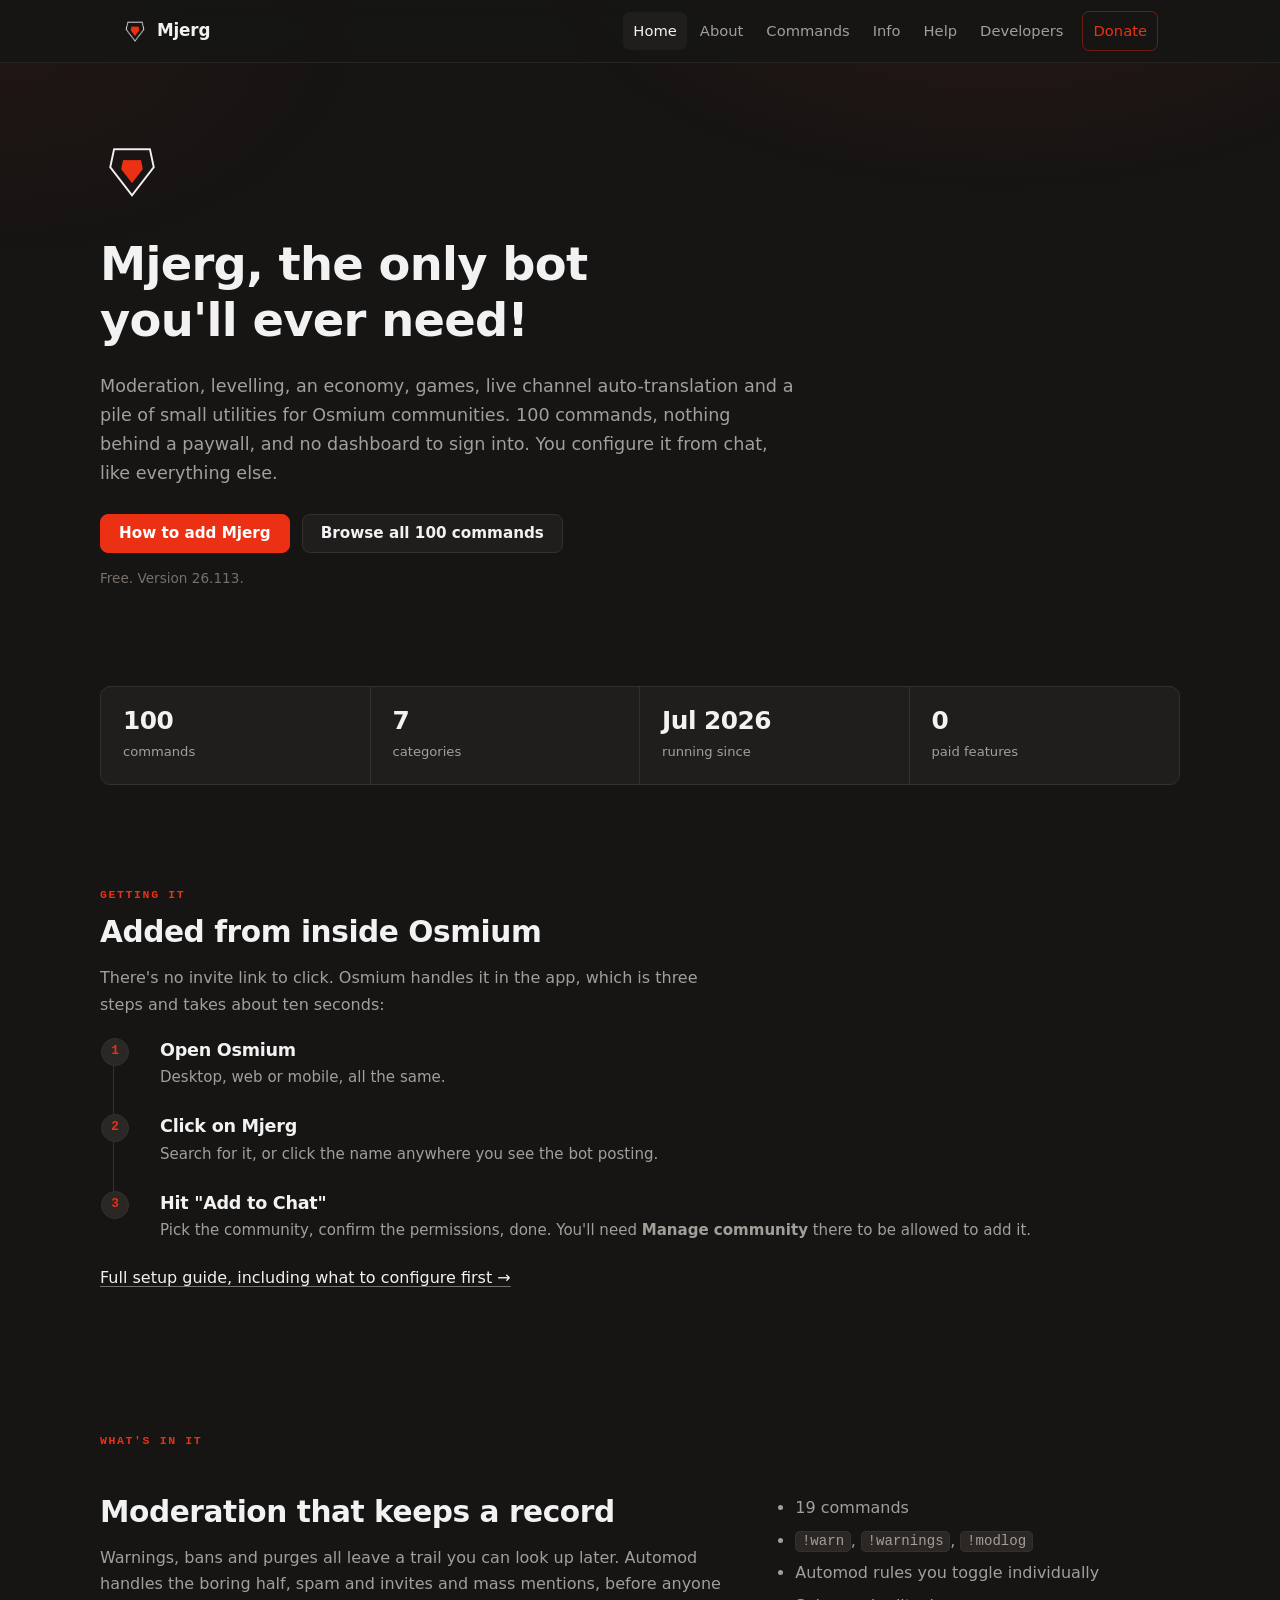
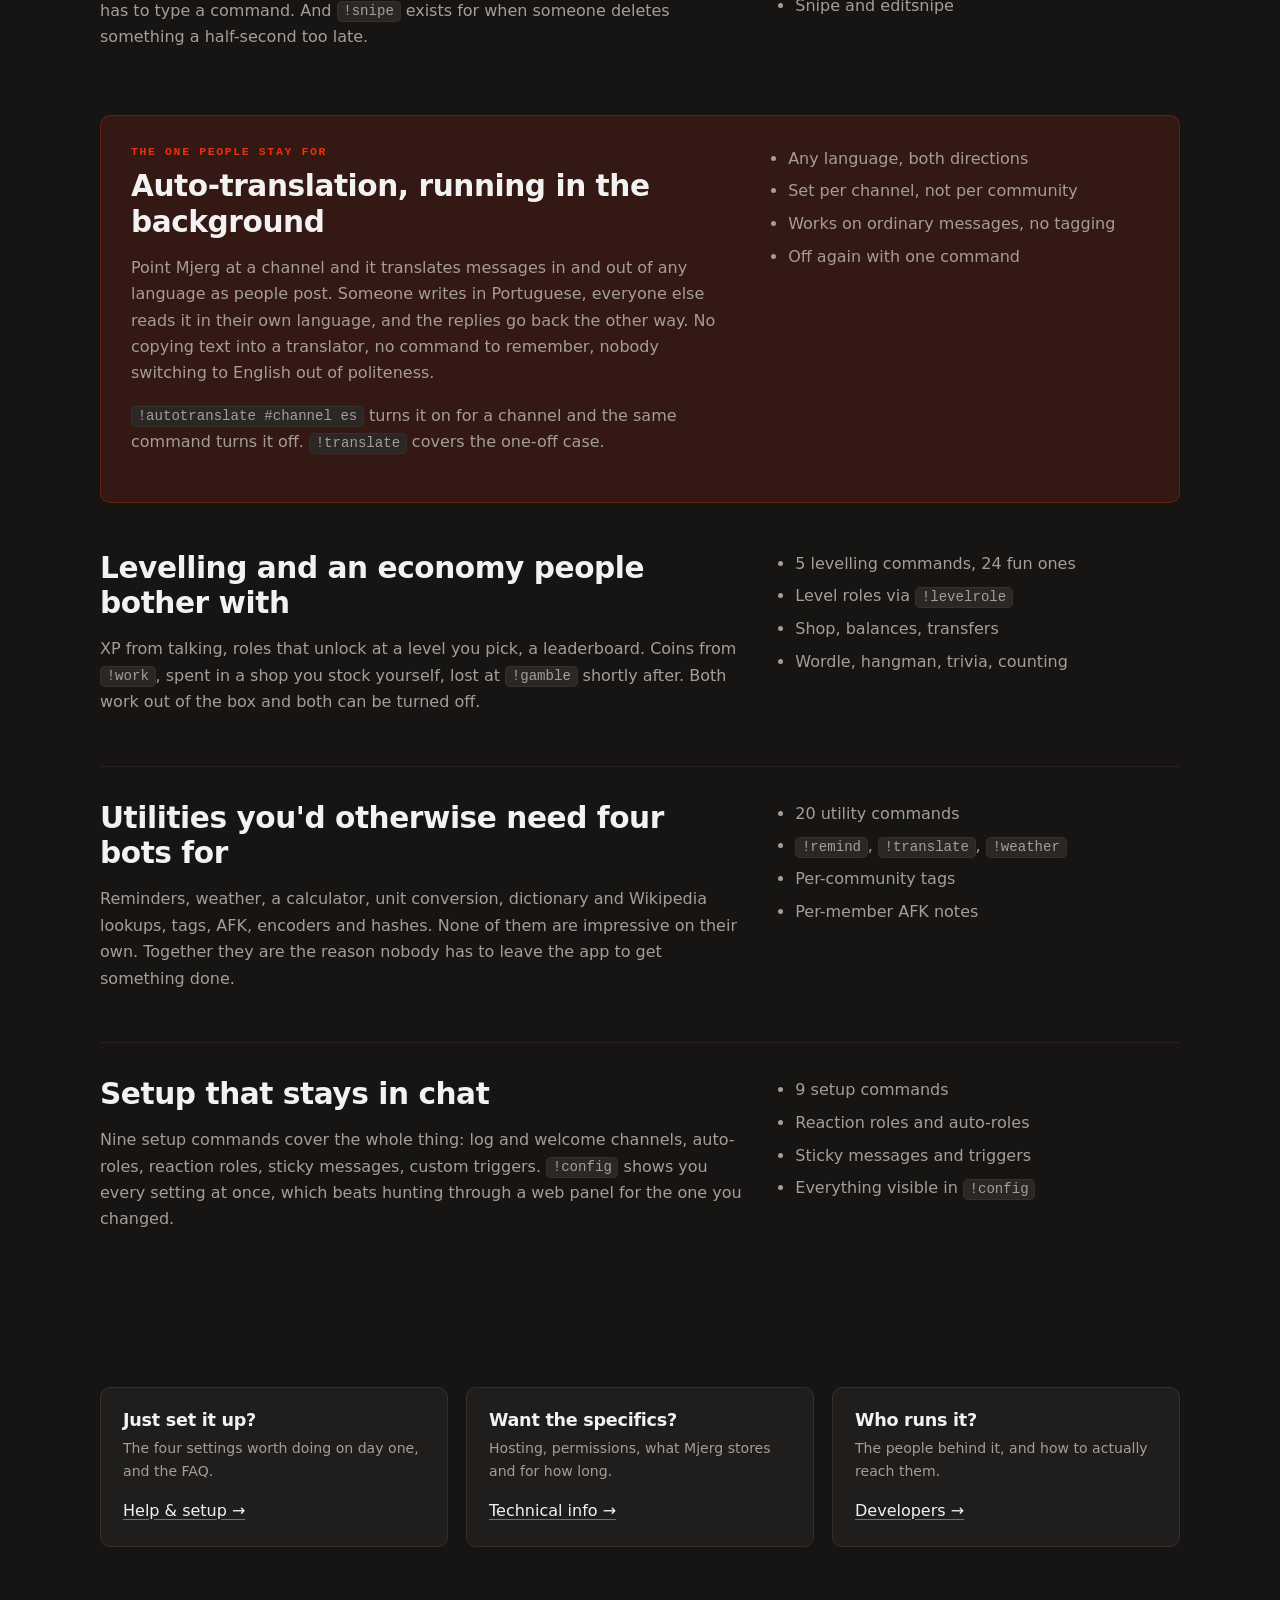
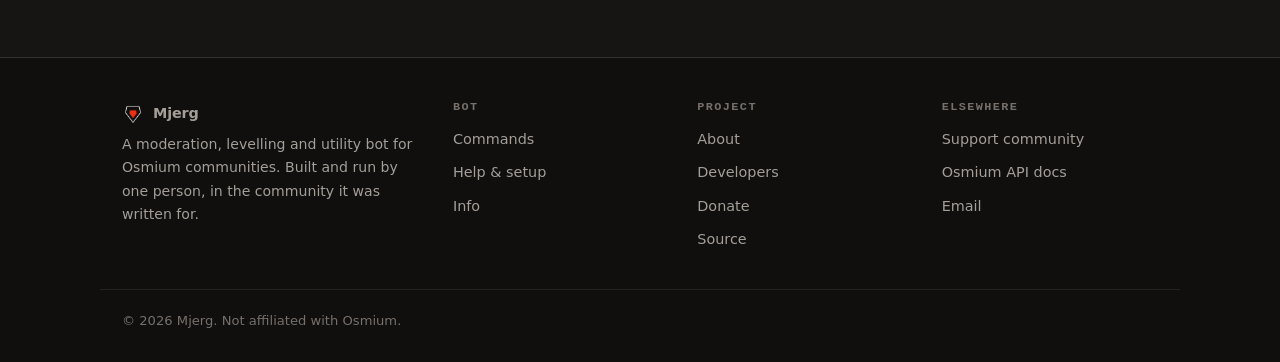
==== index.html @ a52de86a "Change the home page headline" ====
<!DOCTYPE html>
<html lang="en">
<head>
<meta charset="utf-8">
<meta name="viewport" content="width=device-width, initial-scale=1">
<title>Mjerg, a bot for Osmium communities</title>
<meta name="description" content="Mjerg is a moderation, levelling and utility bot for Osmium, with live channel auto-translation. 100 commands, no paid tier.">
<link rel="icon" href="assets/mjerg-mark-32.png" sizes="32x32">
<link rel="icon" href="assets/mjerg-icon-256.png" sizes="256x256">
<link rel="apple-touch-icon" href="assets/mjerg-icon-512.png">
<meta property="og:title" content="Mjerg, a bot for Osmium communities">
<meta property="og:description" content="Moderation, levelling, auto-translation and utilities for Osmium. 100 commands, no paid tier.">
<meta property="og:image" content="assets/mjerg-wordmark-dark-900x220.png">
<link rel="stylesheet" href="css/style.css">
</head>
<body>

<header class="site-head">
  <div class="wrap head-inner">
    <a class="brand" href="index.html">
      <img src="assets/mjerg-mark-transparent-white-1024.png" alt="" width="26" height="26">
      <span>Mjerg</span>
    </a>
    <button class="nav-toggle" aria-expanded="false" aria-controls="nav">Menu</button>
    <nav class="nav" id="nav">
      <a href="index.html">Home</a>
      <a href="about.html">About</a>
      <a href="commands.html">Commands</a>
      <a href="info.html">Info</a>
      <a href="help.html">Help</a>
      <a href="developers.html">Developers</a>
      <a class="nav-cta" href="donate.html">Donate</a>
    </nav>
  </div>
</header>

<main>

  <section class="hero wrap">
    <img class="hero-mark" src="assets/mjerg-mark-transparent-white-1024.png" alt="Mjerg" width="64" height="64">
    <h1>Mjerg, the only bot you'll ever need!</h1>
    <p class="lede">
      Moderation, levelling, an economy, games, live channel auto-translation
      and a pile of small utilities for Osmium communities. 100 commands,
      nothing behind a paywall, and no dashboard to sign into. You
      configure it from chat, like everything else.
    </p>
    <div class="btn-row">
      <a class="btn btn--brand" href="help.html#add">How to add Mjerg</a>
      <a class="btn" href="commands.html">Browse all 100 commands</a>
    </div>
    <p class="hero-note">Free. Version <span data-cfg="version">26.113</span>.</p>
  </section>

  <section class="wrap section--tight">
    <div class="stats" id="stats">
      <!-- filled from js/config.js -->
    </div>
  </section>

  <!-- adding it: no invite URL, it's done from inside the app -->
  <section class="wrap section" id="add">
    <p class="eyebrow">Getting it</p>
    <h2>Added from inside Osmium</h2>
    <p class="muted" style="max-width: 60ch;">
      There's no invite link to click. Osmium handles it in the app, which is
      three steps and takes about ten seconds:
    </p>
    <ol class="steps" style="margin-top: 22px;">
      <li>
        <h3>Open Osmium</h3>
        <p>Desktop, web or mobile, all the same.</p>
      </li>
      <li>
        <h3>Click on Mjerg</h3>
        <p>Search for it, or click the name anywhere you see the bot posting.</p>
      </li>
      <li>
        <h3>Hit "Add to Chat"</h3>
        <p>Pick the community, confirm the permissions, done. You'll need
        <b>Manage community</b> there to be allowed to add it.</p>
      </li>
    </ol>
    <p style="margin-top: 22px;"><a href="help.html">Full setup guide, including what to configure first &rarr;</a></p>
  </section>

  <section class="wrap section">
    <p class="eyebrow">What's in it</p>

    <div class="feature">
      <div>
        <h2>Moderation that keeps a record</h2>
        <p class="muted">
          Warnings, bans and purges all leave a trail you can look up later.
          Automod handles the boring half, spam and invites and mass mentions, before
          anyone has to type a command. And <code class="js-prefix">!snipe</code>
          exists for when someone deletes something a half-second too late.
        </p>
      </div>
      <ul>
        <li>19 commands</li>
        <li><code class="js-prefix">!warn</code>, <code class="js-prefix">!warnings</code>, <code class="js-prefix">!modlog</code></li>
        <li>Automod rules you toggle individually</li>
        <li>Snipe and editsnipe</li>
      </ul>
    </div>

    <div class="feature feature--flag">
      <div>
        <p class="eyebrow">The one people stay for</p>
        <h2>Auto-translation, running in the background</h2>
        <p class="muted">
          Point Mjerg at a channel and it translates messages in and out of any
          language as people post. Someone writes in Portuguese, everyone else
          reads it in their own language, and the replies go back the other way.
          No copying text into a translator, no command to remember, nobody
          switching to English out of politeness.
        </p>
        <p class="muted">
          <code class="js-prefix">!autotranslate #channel es</code> turns it on
          for a channel and the same command turns it off.
          <code class="js-prefix">!translate</code> covers the one-off case.
        </p>
      </div>
      <ul>
        <li>Any language, both directions</li>
        <li>Set per channel, not per community</li>
        <li>Works on ordinary messages, no tagging</li>
        <li>Off again with one command</li>
      </ul>
    </div>

    <div class="feature">
      <div>
        <h2>Levelling and an economy people bother with</h2>
        <p class="muted">
          XP from talking, roles that unlock at a level you pick, a leaderboard.
          Coins from <code class="js-prefix">!work</code>, spent in a shop you
          stock yourself, lost at <code class="js-prefix">!gamble</code> shortly
          after. Both work out of the box and both can be turned off.
        </p>
      </div>
      <ul>
        <li>5 levelling commands, 24 fun ones</li>
        <li>Level roles via <code class="js-prefix">!levelrole</code></li>
        <li>Shop, balances, transfers</li>
        <li>Wordle, hangman, trivia, counting</li>
      </ul>
    </div>

    <div class="feature">
      <div>
        <h2>Utilities you'd otherwise need four bots for</h2>
        <p class="muted">
          Reminders, weather, a calculator, unit conversion, dictionary and
          Wikipedia lookups, tags, AFK, encoders and hashes.
          None of them are impressive on their own. Together they are the reason
          nobody has to leave the app to get something done.
        </p>
      </div>
      <ul>
        <li>20 utility commands</li>
        <li><code class="js-prefix">!remind</code>, <code class="js-prefix">!translate</code>, <code class="js-prefix">!weather</code></li>
        <li>Per-community tags</li>
        <li>Per-member AFK notes</li>
      </ul>
    </div>

    <div class="feature">
      <div>
        <h2>Setup that stays in chat</h2>
        <p class="muted">
          Nine setup commands cover the whole thing: log and welcome channels,
          auto-roles, reaction roles, sticky messages, custom triggers.
          <code class="js-prefix">!config</code> shows you every setting at once,
          which beats hunting through a web panel for the one you changed.
        </p>
      </div>
      <ul>
        <li>9 setup commands</li>
        <li>Reaction roles and auto-roles</li>
        <li>Sticky messages and triggers</li>
        <li>Everything visible in <code class="js-prefix">!config</code></li>
      </ul>
    </div>
  </section>

  <section class="wrap section--tight">
    <div class="grid grid--3">
      <div class="panel">
        <h3>Just set it up?</h3>
        <p class="muted small">The four settings worth doing on day one, and the FAQ.</p>
        <p><a href="help.html">Help &amp; setup &rarr;</a></p>
      </div>
      <div class="panel">
        <h3>Want the specifics?</h3>
        <p class="muted small">Hosting, permissions, what Mjerg stores and for how long.</p>
        <p><a href="info.html">Technical info &rarr;</a></p>
      </div>
      <div class="panel">
        <h3>Who runs it?</h3>
        <p class="muted small">The people behind it, and how to actually reach them.</p>
        <p><a href="developers.html">Developers &rarr;</a></p>
      </div>
    </div>
  </section>

</main>

<footer class="site-foot">
  <div class="wrap foot-grid">
    <div class="foot-about">
      <a class="brand" href="index.html">
        <img src="assets/mjerg-mark-transparent-white-1024.png" alt="" width="22" height="22">
        <span>Mjerg</span>
      </a>
      <p>A moderation, levelling and utility bot for Osmium communities. Built and run by one person, in the community it was written for.</p>
    </div>
    <div>
      <h4>Bot</h4>
      <ul>
        <li><a href="commands.html">Commands</a></li>
        <li><a href="help.html">Help &amp; setup</a></li>
        <li><a href="info.html">Info</a></li>
      </ul>
    </div>
    <div>
      <h4>Project</h4>
      <ul>
        <li><a href="about.html">About</a></li>
        <li><a href="developers.html">Developers</a></li>
        <li><a href="donate.html">Donate</a></li>
        <li><a href="#" data-link="source">Source</a></li>
      </ul>
    </div>
    <div>
      <h4>Elsewhere</h4>
      <ul>
        <li><a href="#" data-link="support">Support community</a></li>
        <li><a href="#" data-link="osmium">Osmium API docs</a></li>
        <li><a href="#" data-link="email">Email</a></li>
      </ul>
    </div>
  </div>
  <div class="wrap foot-bottom">
    <span>&copy; <span id="year">2026</span> Mjerg. Not affiliated with Osmium.</span>
  </div>
</footer>

<script src="js/config.js"></script>
<script src="js/site.js"></script>
</body>
</html>
---- css/style.css ----
/* Mjerg site styles
   One stylesheet, loaded on every page. Sections are in the order the
   markup uses them: tokens, base, layout, header, footer, then per-page bits.
   Dark only. Tried a light theme early on and the red just looked angry on white. */

:root {
  --brand:      #ec3013;
  --brand-lo:   #b8250e;   /* hover / pressed */
  --brand-fade: rgba(236, 48, 19, 0.14);

  /* pulled straight off the logo files: the mark sits on rgb(32,30,29)
     and the wordmark text is #f3f2f2. Everything below is built around
     that warm charcoal rather than a neutral grey. A cool grey next to
     this red goes slightly purple. */
  --bg:      #161514;
  --bg-2:    #201e1d;      /* panels: the logo's own background */
  --bg-3:    #2a2725;      /* raised bits inside panels */
  --line:    #34302e;
  --line-lo: #262322;

  --text: #f3f2f2;
  --dim:  #a49e99;
  --dimmer: #766f6a;

  --mono: ui-monospace, "SF Mono", "JetBrains Mono", "Cascadia Code", Menlo, Consolas, monospace;
  --sans: system-ui, -apple-system, "Segoe UI", Roboto, "Helvetica Neue", Arial, sans-serif;

  --r: 10px;
  --wrap: 1080px;

  color-scheme: dark;
}

* { box-sizing: border-box; }

html { scroll-behavior: smooth; }
@media (prefers-reduced-motion: reduce) {
  html { scroll-behavior: auto; }
  * { animation: none !important; transition: none !important; }
}

body {
  margin: 0;
  background: var(--bg);
  color: var(--text);
  font: 16px/1.65 var(--sans);
  -webkit-font-smoothing: antialiased;
}

/* faint texture behind the whole page so the flat dark doesn't read as dead */
body::before {
  content: "";
  position: fixed;
  inset: 0;
  z-index: -1;
  pointer-events: none;
  background:
    radial-gradient(680px 380px at 78% -8%, rgba(236, 48, 19, 0.10), transparent 70%),
    radial-gradient(520px 320px at 0% 4%, rgba(236, 48, 19, 0.05), transparent 70%);
}

a { color: var(--text); text-decoration-color: var(--dimmer); text-underline-offset: 3px; }
a:hover { text-decoration-color: var(--brand); }

h1, h2, h3, h4 { line-height: 1.2; margin: 0 0 .5em; font-weight: 650; letter-spacing: -0.015em; }
h1 { font-size: clamp(2rem, 5vw, 2.9rem); }
h2 { font-size: clamp(1.4rem, 3vw, 1.85rem); }
h3 { font-size: 1.1rem; }
p  { margin: 0 0 1em; }

code, kbd, pre { font-family: var(--mono); }
code {
  font-size: .88em;
  background: var(--bg-3);
  border: 1px solid var(--line);
  border-radius: 5px;
  padding: .1em .4em;
}
pre {
  background: var(--bg-2);
  border: 1px solid var(--line);
  border-radius: var(--r);
  padding: 16px 18px;
  overflow-x: auto;
  font-size: .85rem;
  line-height: 1.6;
}
pre code { background: none; border: 0; padding: 0; font-size: inherit; }

kbd {
  font-size: .8em;
  background: var(--bg-3);
  border: 1px solid var(--line);
  border-bottom-width: 2px;
  border-radius: 5px;
  padding: .1em .45em;
}

hr { border: 0; border-top: 1px solid var(--line); margin: 40px 0; }

::selection { background: var(--brand); color: #fff; }

:focus-visible {
  outline: 2px solid var(--brand);
  outline-offset: 2px;
  border-radius: 3px;
}

/* ---------- layout ---------- */

.wrap {
  width: 100%;
  max-width: var(--wrap);
  margin: 0 auto;
  padding: 0 22px;
}

.section { padding: 64px 0; }
.section--tight { padding: 40px 0; }

.lede {
  font-size: 1.1rem;
  color: var(--dim);
  max-width: 62ch;
}

.eyebrow {
  font: 600 .72rem/1 var(--mono);
  letter-spacing: .14em;
  text-transform: uppercase;
  color: var(--brand);
  margin: 0 0 14px;
}

.grid { display: grid; gap: 18px; }
.grid--2 { grid-template-columns: repeat(2, 1fr); }
.grid--3 { grid-template-columns: repeat(3, 1fr); }
@media (max-width: 780px) {
  .grid--2, .grid--3 { grid-template-columns: 1fr; }
}

.panel {
  background: var(--bg-2);
  border: 1px solid var(--line);
  border-radius: var(--r);
  padding: 22px;
}
.panel h3 { margin-bottom: .35em; }
.panel p:last-child { margin-bottom: 0; }

.muted { color: var(--dim); }
.small { font-size: .88rem; }

/* ---------- buttons ---------- */

.btn {
  display: inline-flex;
  align-items: center;
  gap: 8px;
  border: 1px solid var(--line);
  border-radius: 8px;
  padding: 11px 18px;
  font: 600 .95rem/1 var(--sans);
  text-decoration: none;
  color: var(--text);
  background: var(--bg-2);
  cursor: pointer;
  transition: background .15s, border-color .15s, transform .06s;
}
.btn:hover { border-color: #45403d; background: var(--bg-3); }
.btn:active { transform: translateY(1px); }

.btn--brand {
  background: var(--brand);
  border-color: var(--brand);
  color: #fff;
}
.btn--brand:hover { background: var(--brand-lo); border-color: var(--brand-lo); }

.btn-row { display: flex; flex-wrap: wrap; gap: 12px; align-items: center; }

/* ---------- header ---------- */

.site-head {
  position: sticky;
  top: 0;
  z-index: 40;
  background: rgba(22, 21, 20, 0.86);
  backdrop-filter: blur(9px);
  border-bottom: 1px solid var(--line-lo);
}

.head-inner {
  display: flex;
  align-items: center;
  gap: 20px;
  min-height: 62px;
}

.brand {
  display: inline-flex;
  align-items: center;
  gap: 9px;
  font-weight: 700;
  font-size: 1.05rem;
  letter-spacing: -0.01em;
  text-decoration: none;
  margin-right: auto;
}
.brand img { display: block; }

.nav { display: flex; align-items: center; gap: 3px; }
.nav a {
  text-decoration: none;
  color: var(--dim);
  font-size: .92rem;
  padding: 7px 10px;
  border-radius: 7px;
  white-space: nowrap;
}
.nav a:hover { color: var(--text); background: var(--bg-2); }
.nav a[aria-current="page"] { color: var(--text); background: var(--bg-2); }

.nav .nav-cta {
  color: var(--brand);
  border: 1px solid rgba(236, 48, 19, 0.4);
  margin-left: 6px;
}
.nav .nav-cta:hover { background: var(--brand-fade); color: var(--brand); }

.nav-toggle {
  display: none;
  background: var(--bg-2);
  border: 1px solid var(--line);
  color: var(--text);
  border-radius: 7px;
  padding: 8px 12px;
  font: 600 .88rem var(--sans);
  cursor: pointer;
}

/* 820 not 768: eight links is a lot and they wrapped ugly at 800 */
@media (max-width: 820px) {
  .nav-toggle { display: block; }
  .nav {
    display: none;
    position: absolute;
    left: 0;
    right: 0;
    top: 100%;
    flex-direction: column;
    align-items: stretch;
    gap: 0;
    background: var(--bg);
    border-bottom: 1px solid var(--line);
    padding: 8px 14px 16px;
  }
  .nav.is-open { display: flex; }
  .nav a { padding: 11px 10px; font-size: 1rem; }
  .nav .nav-cta { margin: 8px 0 0; text-align: center; }
  .head-inner { position: relative; }
}

/* ---------- hero ---------- */

.hero { padding: 76px 0 56px; }
.hero-mark { margin-bottom: 26px; }
.hero h1 { max-width: 16ch; }
.hero h1 em { font-style: normal; color: var(--brand); }
.hero .lede { margin-bottom: 26px; }
.hero .btn-row { margin-bottom: 14px; }
.hero-note { font-size: .85rem; color: var(--dimmer); margin: 0; }

/* ---------- stat strip ---------- */

.stats {
  display: grid;
  grid-template-columns: repeat(4, 1fr);
  border: 1px solid var(--line);
  border-radius: var(--r);
  overflow: hidden;
  background: var(--bg-2);
}
.stat { padding: 20px 22px; border-right: 1px solid var(--line); }
.stat:last-child { border-right: 0; }
.stat b {
  display: block;
  font: 700 1.55rem/1.1 var(--sans);
  letter-spacing: -0.02em;
  margin-bottom: 4px;
}
.stat span { font-size: .82rem; color: var(--dim); }
@media (max-width: 720px) {
  .stats { grid-template-columns: repeat(2, 1fr); }
  .stat:nth-child(2) { border-right: 0; }
  .stat:nth-child(-n+2) { border-bottom: 1px solid var(--line); }
}

/* ---------- feature rows ---------- */

.feature {
  display: grid;
  grid-template-columns: 1.6fr 1fr;
  gap: 34px;
  align-items: start;
  padding: 34px 0;
  border-top: 1px solid var(--line-lo);
}
.feature:first-of-type { border-top: 0; }
.feature ul { margin: 0; padding-left: 1.1em; color: var(--dim); }
.feature li { margin-bottom: .4em; }
@media (max-width: 780px) {
  .feature { grid-template-columns: 1fr; gap: 18px; }
}

/* the auto-translate row on the home page gets a bit more weight than the
   plain feature rows above and below it */
.feature--flag {
  border-top: 0;
  background: var(--brand-fade);
  border: 1px solid rgba(236, 48, 19, .28);
  border-radius: var(--r);
  padding: 30px;
  margin: 14px 0;
}
.feature--flag .eyebrow { margin-bottom: 12px; }
.feature--flag + .feature { border-top: 0; }
@media (max-width: 780px) {
  .feature--flag { padding: 22px; }
}

/* ---------- commands page ---------- */

.cmd-tools {
  display: flex;
  flex-wrap: wrap;
  gap: 10px;
  align-items: center;
  margin-bottom: 22px;
}
.cmd-search {
  flex: 1 1 260px;
  background: var(--bg-2);
  border: 1px solid var(--line);
  border-radius: 8px;
  color: var(--text);
  padding: 10px 13px;
  font: 400 16px var(--sans); /* 16px or iOS zooms the whole page on focus */
}
.cmd-search::placeholder { color: var(--dimmer); }
.cmd-search:focus { border-color: var(--brand); outline: none; }

.chips { display: flex; flex-wrap: wrap; gap: 7px; }
.chip {
  background: var(--bg-2);
  border: 1px solid var(--line);
  color: var(--dim);
  border-radius: 999px;
  padding: 7px 14px;
  font: 600 .82rem var(--sans);
  cursor: pointer;
}
.chip:hover { color: var(--text); }
.chip.is-on { background: var(--brand); border-color: var(--brand); color: #fff; }

.cmd-group { margin-bottom: 34px; }
.cmd-group > h2 {
  font-size: 1.05rem;
  text-transform: uppercase;
  letter-spacing: .1em;
  font-family: var(--mono);
  color: var(--dim);
  border-bottom: 1px solid var(--line);
  padding-bottom: 10px;
  margin-bottom: 4px;
}

.cmd {
  display: grid;
  grid-template-columns: minmax(190px, 300px) 1fr;
  gap: 16px;
  padding: 15px 2px;
  border-bottom: 1px solid var(--line-lo);
  align-items: baseline;
}
.cmd-sig { font: 600 .9rem var(--mono); color: var(--text); word-break: break-word; }
.cmd-sig .arg { color: var(--dimmer); font-weight: 400; }
.cmd-desc { color: var(--dim); font-size: .93rem; }
.cmd-meta { margin-top: 6px; font-size: .8rem; color: var(--dimmer); }
.cmd-meta code { font-size: .95em; }
.badge {
  display: inline-block;
  font: 600 .68rem/1 var(--mono);
  letter-spacing: .05em;
  text-transform: uppercase;
  border: 1px solid var(--line);
  border-radius: 4px;
  padding: 3px 6px;
  color: var(--dim);
  margin-left: 8px;
  vertical-align: 1px;
}
.badge--perm { border-color: rgba(236, 48, 19, .45); color: var(--brand); }
@media (max-width: 640px) {
  .cmd { grid-template-columns: 1fr; gap: 6px; }
}

.empty {
  padding: 40px 0;
  color: var(--dim);
  text-align: center;
}

/* ---------- people ---------- */

.people { display: grid; grid-template-columns: repeat(2, 1fr); gap: 18px; }
@media (max-width: 720px) { .people { grid-template-columns: 1fr; } }

.person {
  display: flex;
  gap: 16px;
  background: var(--bg-2);
  border: 1px solid var(--line);
  border-radius: var(--r);
  padding: 20px;
}
.person-av {
  flex: 0 0 52px;
  height: 52px;
  border-radius: 12px;
  background: var(--bg-3);
  border: 1px solid var(--line);
  display: grid;
  place-items: center;
  overflow: hidden;
  font: 700 1.15rem var(--mono);
  color: var(--brand);
}
.person-av img { display: block; }
.person h3 { margin-bottom: 1px; }
.person .role {
  font: 600 .74rem/1 var(--mono);
  letter-spacing: .08em;
  text-transform: uppercase;
  color: var(--brand);
  margin-bottom: 9px;
}
.person p { font-size: .9rem; color: var(--dim); margin-bottom: .7em; }
.person .links { display: flex; gap: 12px; font-size: .85rem; }

/* ---------- FAQ ---------- */

.faq { border-top: 1px solid var(--line); }
.faq details {
  border-bottom: 1px solid var(--line);
  padding: 4px 0;
}
.faq summary {
  cursor: pointer;
  padding: 15px 4px;
  font-weight: 600;
  list-style: none;
  display: flex;
  justify-content: space-between;
  gap: 16px;
}
.faq summary::-webkit-details-marker { display: none; }
.faq summary::after {
  content: "+";
  color: var(--brand);
  font: 400 1.3rem/1 var(--mono);
  flex: 0 0 auto;
}
.faq details[open] summary::after { content: "\2212"; }
.faq details > *:not(summary) { color: var(--dim); padding: 0 4px; }
.faq details > p:last-child { padding-bottom: 16px; }

/* ---------- steps ---------- */

.steps { list-style: none; counter-reset: s; margin: 0; padding: 0; }
.steps > li {
  counter-increment: s;
  position: relative;
  padding: 0 0 26px 46px;
  border-left: 1px solid var(--line);
  margin-left: 13px;
}
.steps > li:last-child { border-left-color: transparent; padding-bottom: 0; }
.steps > li::before {
  content: counter(s);
  position: absolute;
  left: -13px;
  top: -2px;
  width: 26px;
  height: 26px;
  border-radius: 50%;
  background: var(--bg-3);
  border: 1px solid var(--line);
  color: var(--brand);
  font: 700 .8rem/24px var(--mono);
  text-align: center;
}
.steps h3 { margin-bottom: .25em; }
.steps p { color: var(--dim); font-size: .94rem; }
.steps > li > *:last-child { margin-bottom: 0; }

/* ---------- spec table (info page) ---------- */

.spec { width: 100%; border-collapse: collapse; font-size: .93rem; }
.spec th, .spec td {
  text-align: left;
  padding: 12px 14px;
  border-bottom: 1px solid var(--line-lo);
  vertical-align: top;
}
.spec th {
  width: 38%;
  color: var(--dim);
  font-weight: 600;
  white-space: nowrap;
}
.spec td { color: var(--text); }
.spec tr:last-child th, .spec tr:last-child td { border-bottom: 0; }
.table-scroll { overflow-x: auto; }

/* ---------- changelog ---------- */

.release { padding: 26px 0; border-top: 1px solid var(--line); }
.release:first-child { border-top: 0; padding-top: 0; }
.release-head { display: flex; align-items: baseline; gap: 12px; flex-wrap: wrap; margin-bottom: 10px; }
.release-head h2 { margin: 0; font-family: var(--mono); font-size: 1.15rem; }
.release-date { color: var(--dimmer); font-size: .84rem; font-family: var(--mono); }
.release ul { margin: 0; padding-left: 1.15em; color: var(--dim); }
.release li { margin-bottom: .35em; }
.release li b { color: var(--text); font-weight: 650; }
.tagline-current {
  background: var(--brand-fade);
  border: 1px solid rgba(236, 48, 19, .35);
  color: var(--brand);
  border-radius: 999px;
  font: 600 .68rem/1 var(--mono);
  letter-spacing: .08em;
  text-transform: uppercase;
  padding: 4px 9px;
}

/* ---------- donate / coming soon ---------- */

.soon {
  border: 1px solid var(--line);
  border-radius: var(--r);
  background:
    repeating-linear-gradient(
      45deg,
      transparent 0 12px,
      rgba(236, 48, 19, .035) 12px 24px
    ),
    var(--bg-2);
  padding: 46px 30px;
  text-align: center;
}
.soon .eyebrow { margin-bottom: 10px; }
.soon h2 { margin-bottom: .4em; }
.soon p { color: var(--dim); max-width: 54ch; margin-left: auto; margin-right: auto; }

/* ---------- callout ---------- */

.note {
  border-left: 3px solid var(--brand);
  background: var(--bg-2);
  border-radius: 0 var(--r) var(--r) 0;
  padding: 16px 20px;
  color: var(--dim);
  font-size: .93rem;
}
.note b { color: var(--text); }
.note :last-child { margin-bottom: 0; }

/* ---------- footer ---------- */

.site-foot {
  border-top: 1px solid var(--line);
  margin-top: 70px;
  padding: 44px 0 30px;
  background: #100f0e;
}
.foot-grid {
  display: grid;
  grid-template-columns: 1.4fr repeat(3, 1fr);
  gap: 28px;
  padding-bottom: 30px;
}
@media (max-width: 780px) {
  .foot-grid { grid-template-columns: 1fr 1fr; }
}
.foot-grid h4 {
  font: 600 .74rem/1 var(--mono);
  letter-spacing: .12em;
  text-transform: uppercase;
  color: var(--dimmer);
  margin-bottom: 12px;
}
.foot-grid ul { list-style: none; margin: 0; padding: 0; }
.foot-grid li { margin-bottom: 7px; }
.foot-grid a { color: var(--dim); text-decoration: none; font-size: .9rem; }
.foot-grid a:hover { color: var(--text); }
.foot-about p { font-size: .88rem; color: var(--dim); max-width: 34ch; }
.foot-bottom {
  border-top: 1px solid var(--line-lo);
  padding-top: 20px;
  display: flex;
  justify-content: space-between;
  gap: 14px;
  flex-wrap: wrap;
  font-size: .82rem;
  color: var(--dimmer);
}
.foot-bottom a { color: var(--dimmer); }
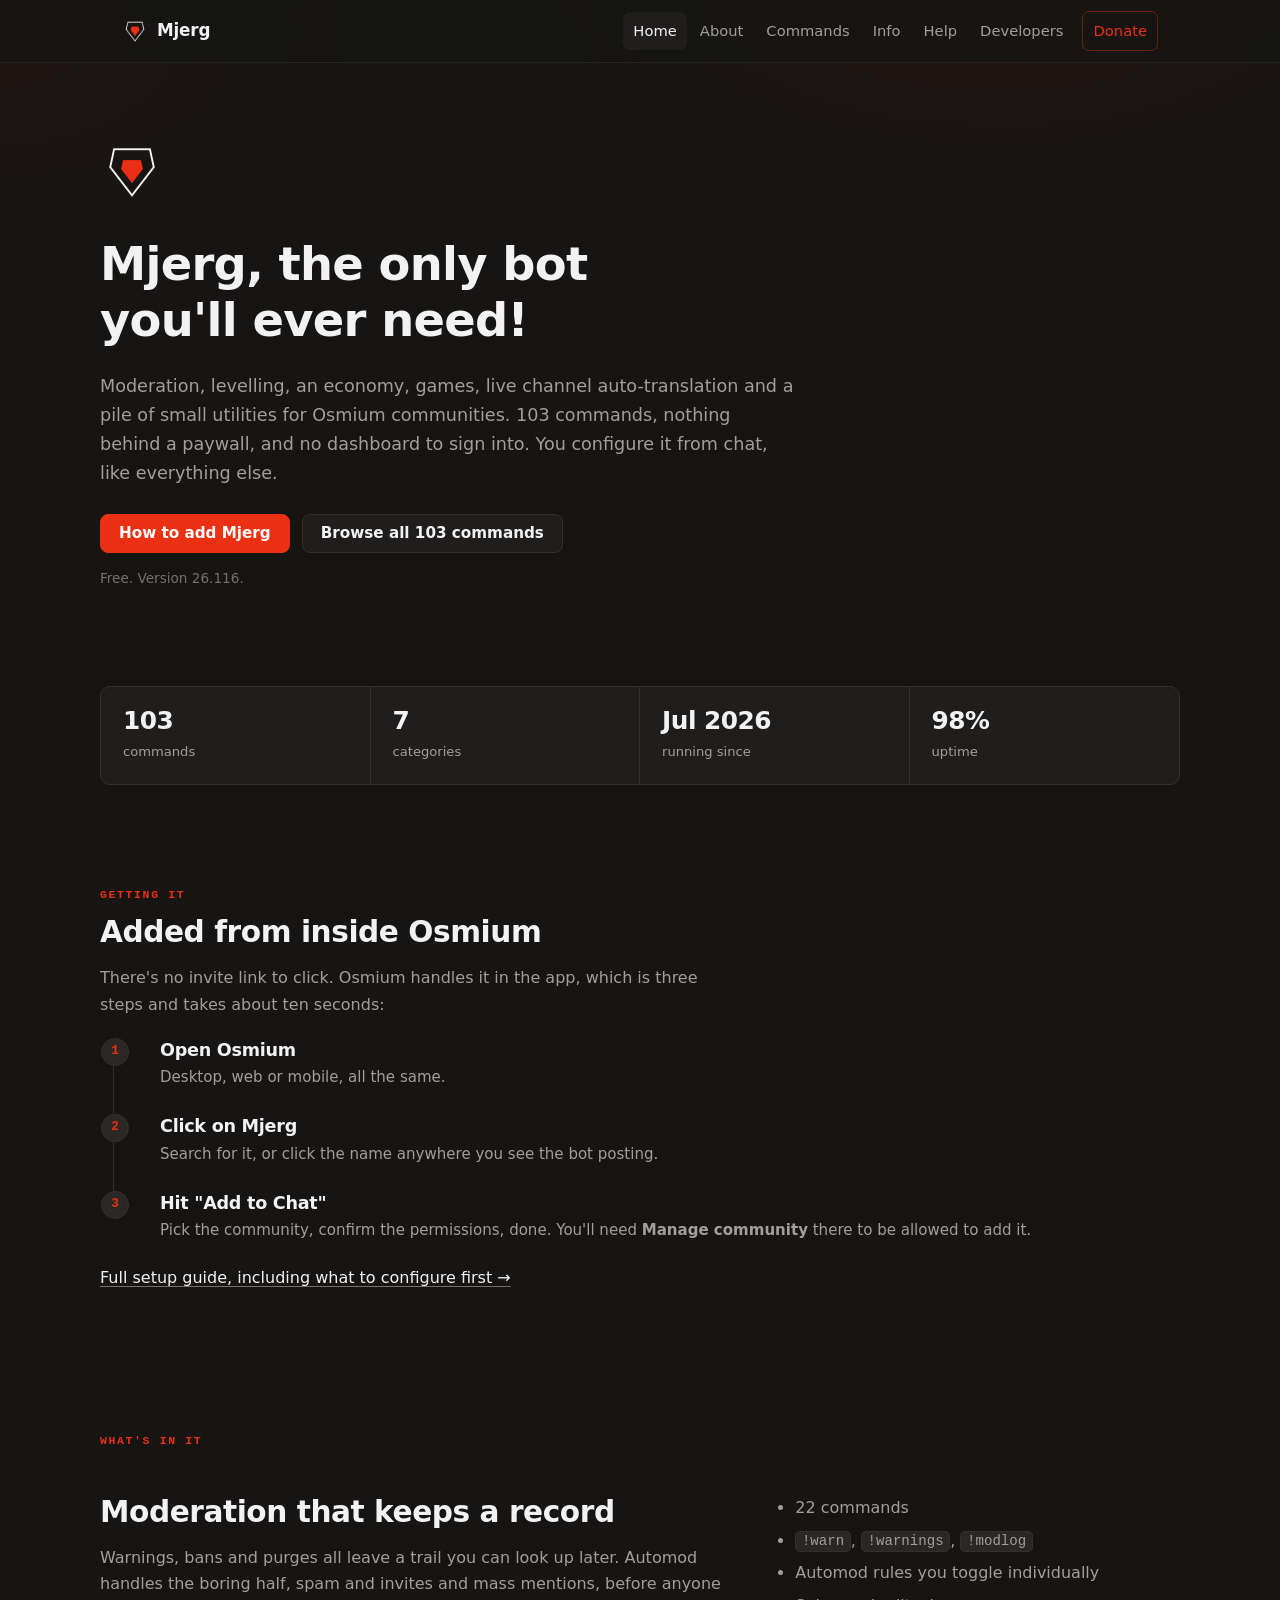
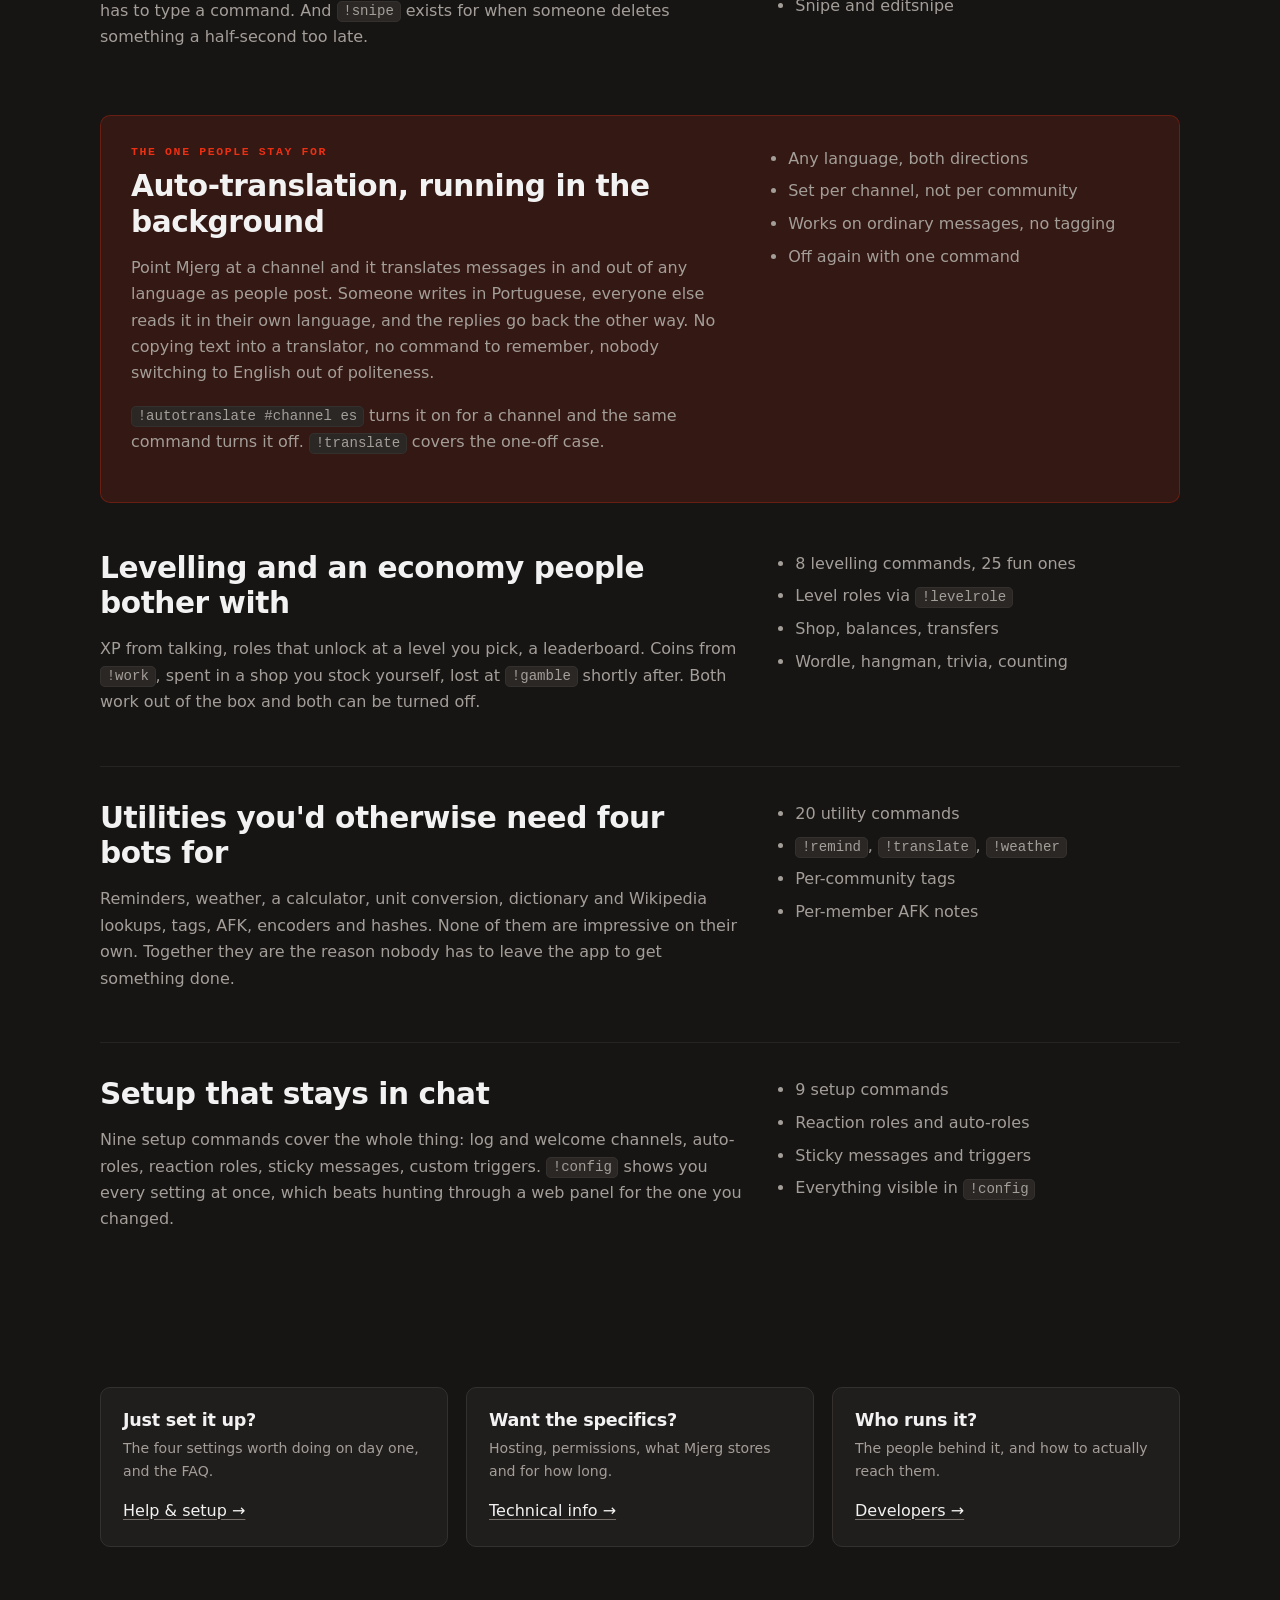
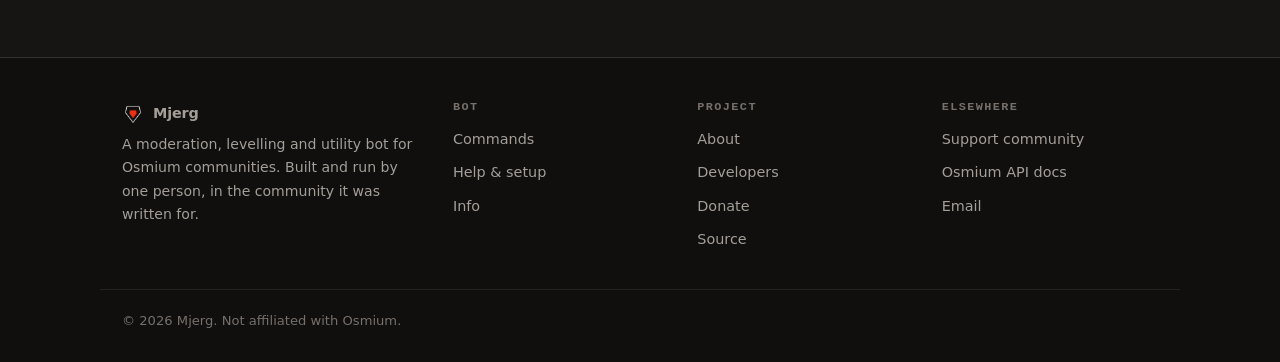
==== commit 35ba79d0: "Add mute commands and bump to 26.116" ====
--- a/index.html
+++ b/index.html
@@ -4,12 +4,12 @@
 <meta charset="utf-8">
 <meta name="viewport" content="width=device-width, initial-scale=1">
 <title>Mjerg, a bot for Osmium communities</title>
-<meta name="description" content="Mjerg is a moderation, levelling and utility bot for Osmium, with live channel auto-translation. 100 commands, no paid tier.">
+<meta name="description" content="Mjerg is a moderation, levelling and utility bot for Osmium, with live channel auto-translation. 103 commands, no paid tier.">
 <link rel="icon" href="assets/mjerg-mark-32.png" sizes="32x32">
 <link rel="icon" href="assets/mjerg-icon-256.png" sizes="256x256">
 <link rel="apple-touch-icon" href="assets/mjerg-icon-512.png">
 <meta property="og:title" content="Mjerg, a bot for Osmium communities">
-<meta property="og:description" content="Moderation, levelling, auto-translation and utilities for Osmium. 100 commands, no paid tier.">
+<meta property="og:description" content="Moderation, levelling, auto-translation and utilities for Osmium. 103 commands, no paid tier.">
 <meta property="og:image" content="assets/mjerg-wordmark-dark-900x220.png">
 <link rel="stylesheet" href="css/style.css">
 </head>
@@ -41,15 +41,15 @@
     <h1>Mjerg, the only bot you'll ever need!</h1>
     <p class="lede">
       Moderation, levelling, an economy, games, live channel auto-translation
-      and a pile of small utilities for Osmium communities. 100 commands,
+      and a pile of small utilities for Osmium communities. 103 commands,
       nothing behind a paywall, and no dashboard to sign into. You
       configure it from chat, like everything else.
     </p>
     <div class="btn-row">
       <a class="btn btn--brand" href="help.html#add">How to add Mjerg</a>
-      <a class="btn" href="commands.html">Browse all 100 commands</a>
-    </div>
-    <p class="hero-note">Free. Version <span data-cfg="version">26.113</span>.</p>
+      <a class="btn" href="commands.html">Browse all 103 commands</a>
+    </div>
+    <p class="hero-note">Free. Version <span data-cfg="version">26.116</span>.</p>
   </section>
 
   <section class="wrap section--tight">
@@ -98,7 +98,7 @@
         </p>
       </div>
       <ul>
-        <li>19 commands</li>
+        <li>22 commands</li>
         <li><code class="js-prefix">!warn</code>, <code class="js-prefix">!warnings</code>, <code class="js-prefix">!modlog</code></li>
         <li>Automod rules you toggle individually</li>
         <li>Snipe and editsnipe</li>
@@ -141,7 +141,7 @@
         </p>
       </div>
       <ul>
-        <li>5 levelling commands, 24 fun ones</li>
+        <li>8 levelling commands, 25 fun ones</li>
         <li>Level roles via <code class="js-prefix">!levelrole</code></li>
         <li>Shop, balances, transfers</li>
         <li>Wordle, hangman, trivia, counting</li>
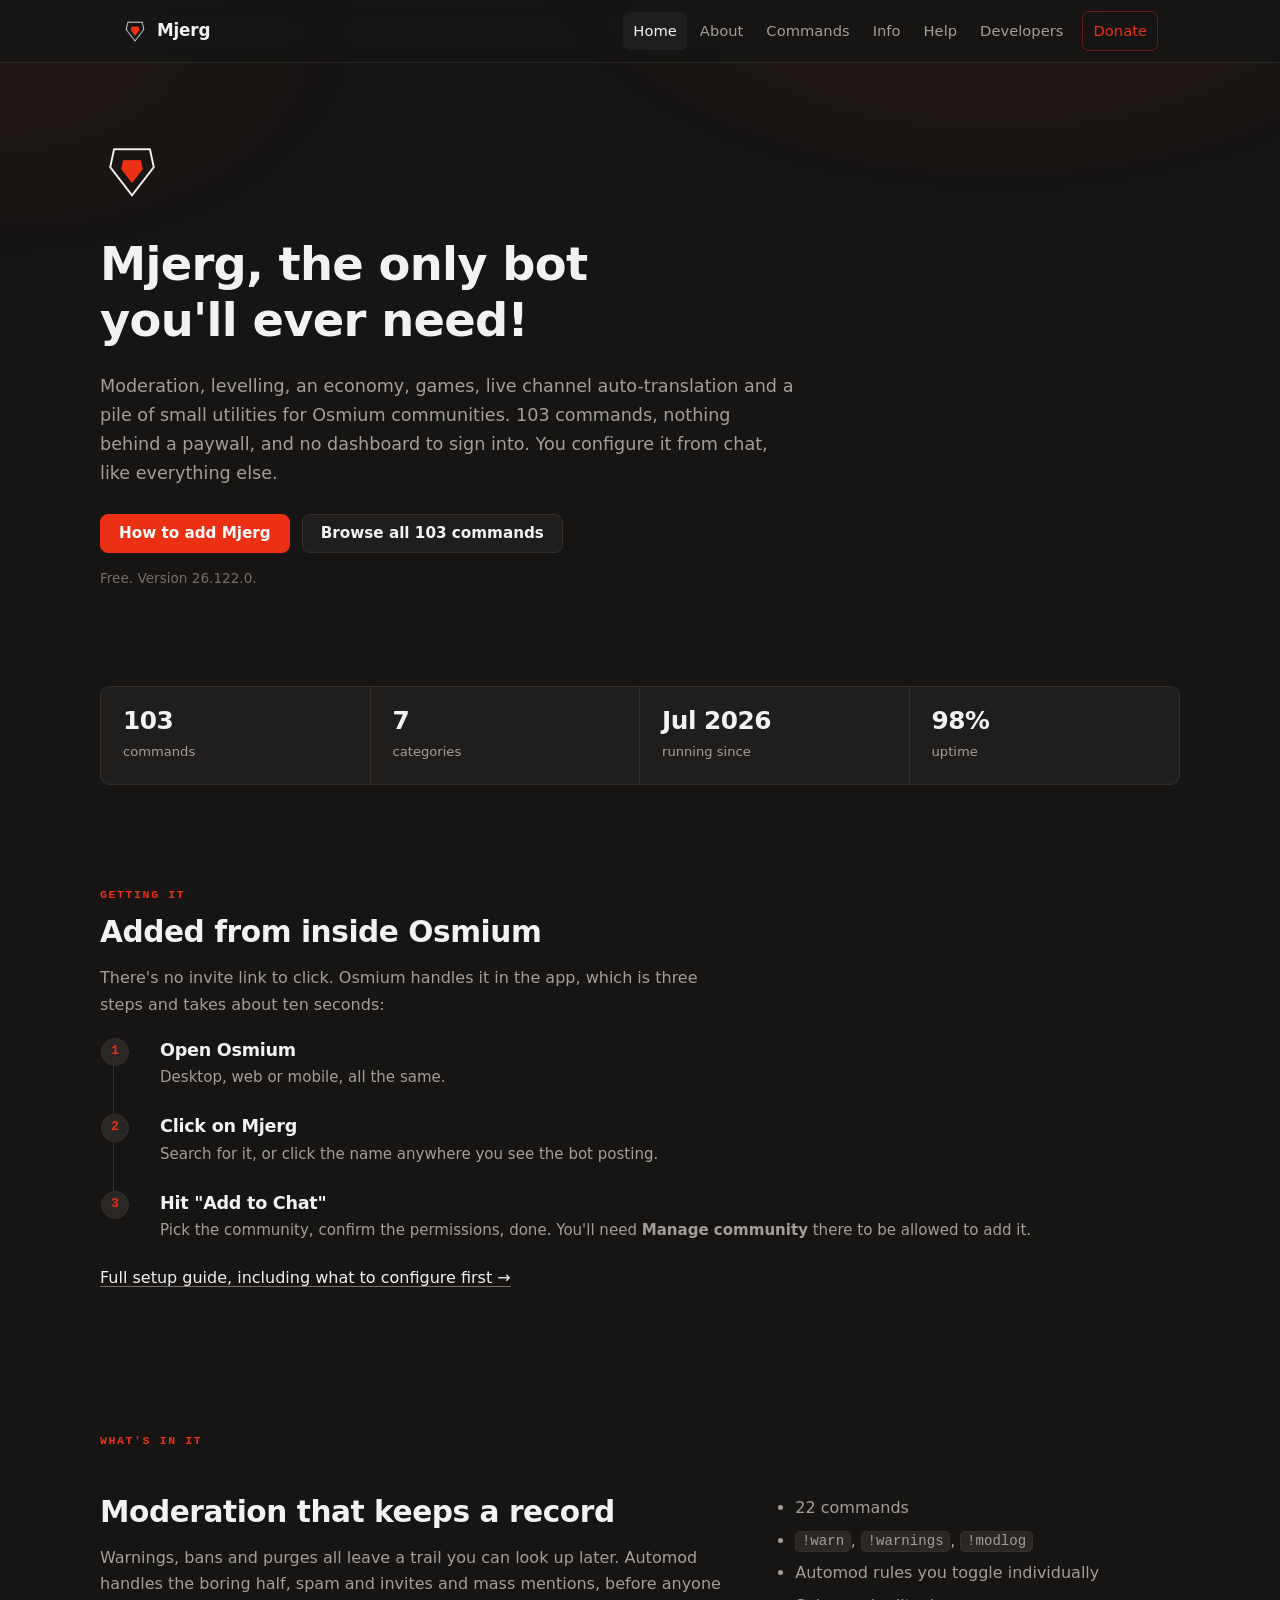
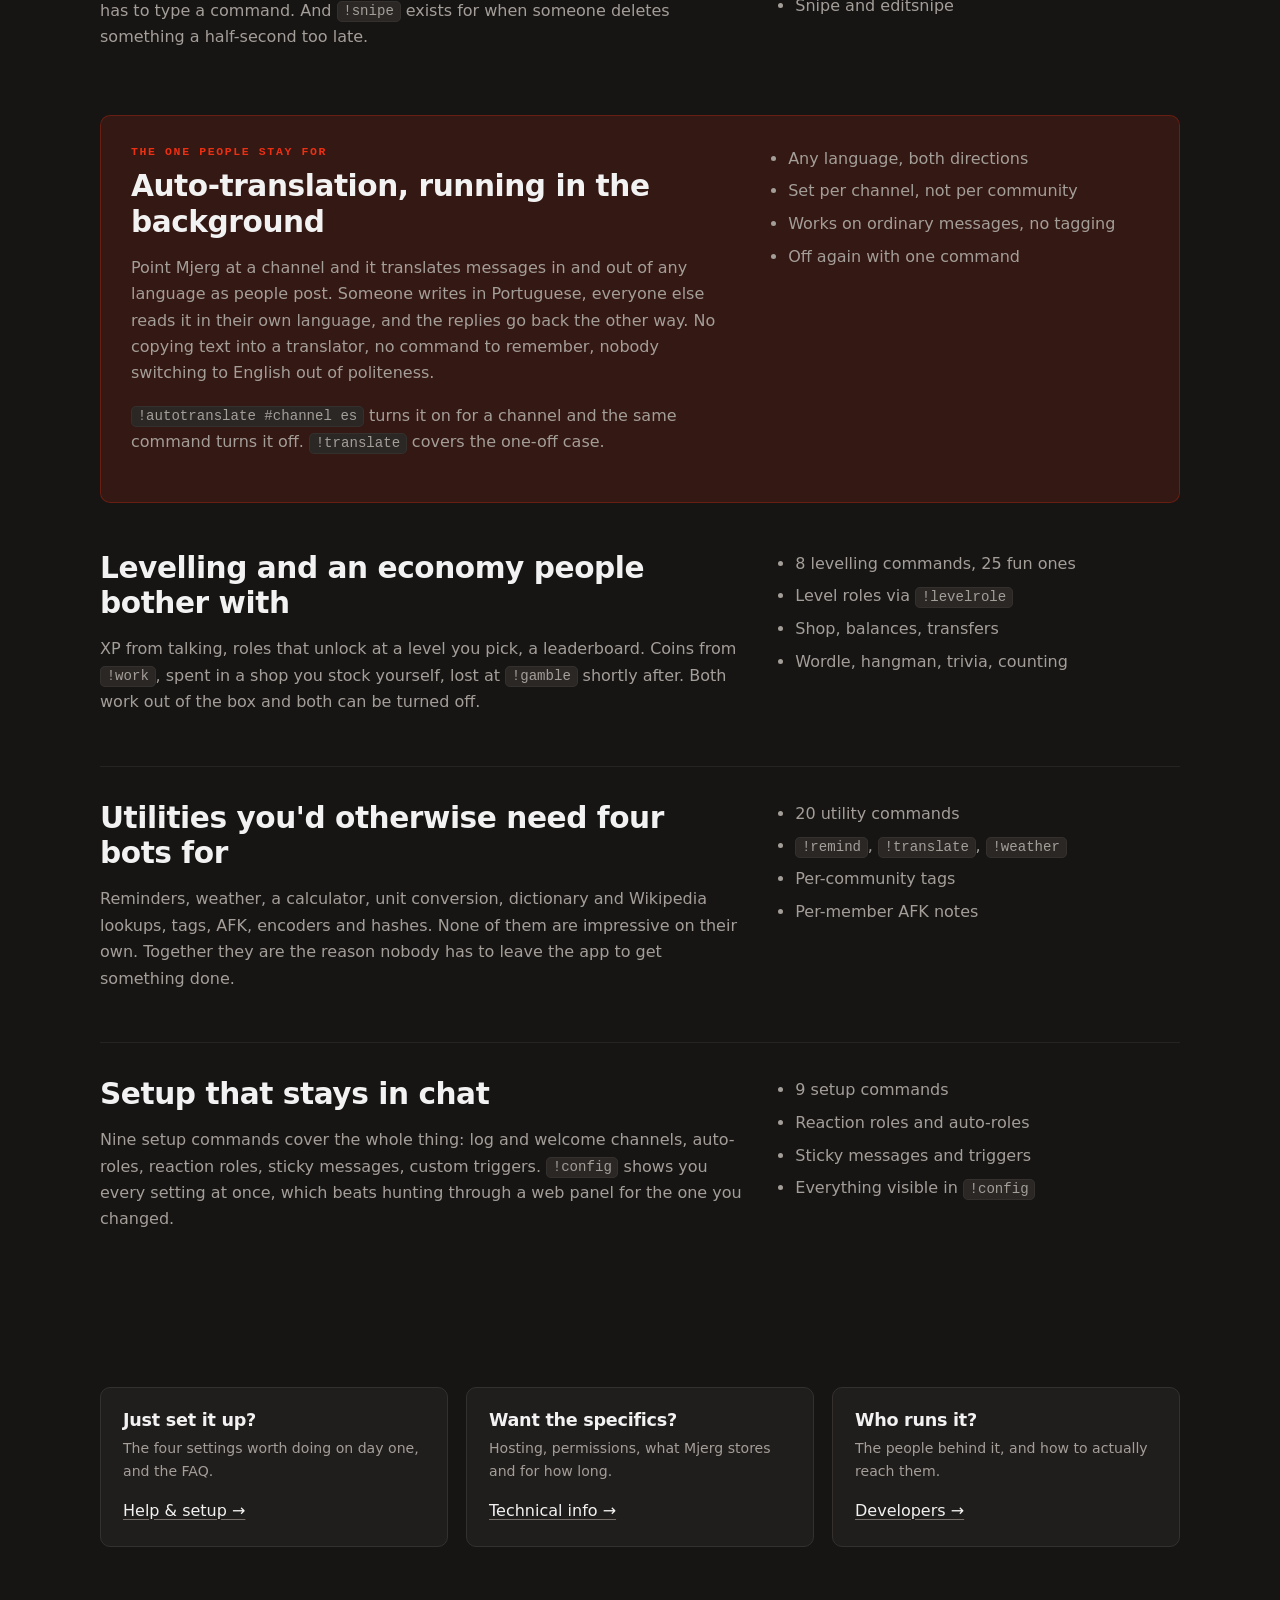
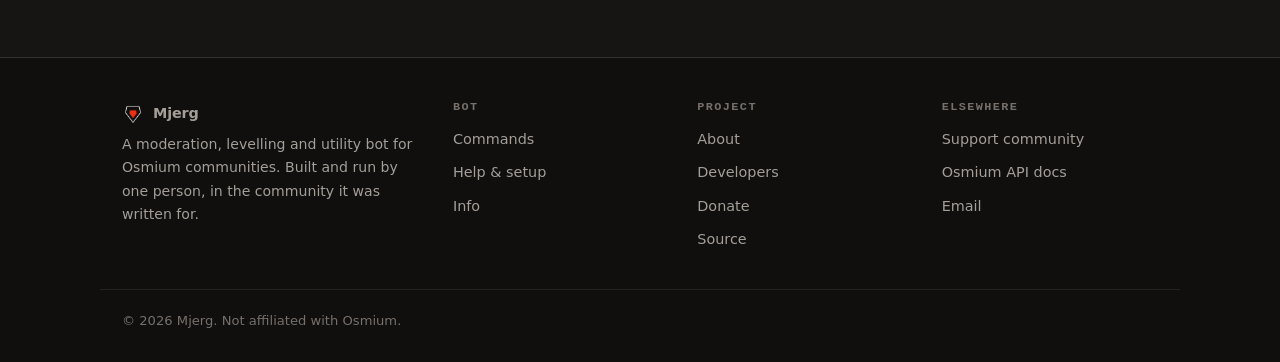
==== commit c7f336e9: "Bump to 26.122.0 and add SEO metadata Rewrite page titles and descriptions, add canonical, Open Grap" ====
--- a/index.html
+++ b/index.html
@@ -3,14 +3,42 @@
 <head>
 <meta charset="utf-8">
 <meta name="viewport" content="width=device-width, initial-scale=1">
-<title>Mjerg, a bot for Osmium communities</title>
-<meta name="description" content="Mjerg is a moderation, levelling and utility bot for Osmium, with live channel auto-translation. 103 commands, no paid tier.">
+<title>Mjerg: Free Moderation, Levelling &amp; Translation Bot for Osmium</title>
+<meta name="description" content="Add Mjerg to your Osmium community in seconds. Moderation, levelling, economy, games and live auto-translation. 103 commands, 100% free, no dashboard.">
 <link rel="icon" href="assets/mjerg-mark-32.png" sizes="32x32">
 <link rel="icon" href="assets/mjerg-icon-256.png" sizes="256x256">
 <link rel="apple-touch-icon" href="assets/mjerg-icon-512.png">
-<meta property="og:title" content="Mjerg, a bot for Osmium communities">
-<meta property="og:description" content="Moderation, levelling, auto-translation and utilities for Osmium. 103 commands, no paid tier.">
-<meta property="og:image" content="assets/mjerg-wordmark-dark-900x220.png">
+<link rel="canonical" href="https://mjerg.523r.com/">
+<meta property="og:url" content="https://mjerg.523r.com/">
+<meta name="robots" content="index, follow, max-image-preview:large">
+<meta name="theme-color" content="#201e1d">
+<meta property="og:type" content="website">
+<meta property="og:site_name" content="Mjerg">
+<meta property="og:title" content="Mjerg: Free Moderation, Levelling &amp; Translation Bot for Osmium">
+<meta property="og:description" content="Add Mjerg to your Osmium community in seconds. Moderation, levelling, economy, games and live auto-translation. 103 commands, 100% free, no dashboard.">
+<meta property="og:image" content="https://mjerg.523r.com/assets/mjerg-wordmark-dark-900x220.png">
+<meta property="og:image:alt" content="Mjerg logo">
+<meta name="twitter:card" content="summary_large_image">
+<meta name="twitter:title" content="Mjerg: Free Moderation, Levelling &amp; Translation Bot for Osmium">
+<meta name="twitter:description" content="Add Mjerg to your Osmium community in seconds. Moderation, levelling, economy, games and live auto-translation. 103 commands, 100% free, no dashboard.">
+<script type="application/ld+json">
+{
+ "@context": "https://schema.org",
+ "@type": "SoftwareApplication",
+ "name": "Mjerg",
+ "applicationCategory": "CommunicationApplication",
+ "operatingSystem": "Osmium",
+ "description": "Add Mjerg to your Osmium community in seconds. Moderation, levelling, economy, games and live auto-translation. 103 commands, 100% free, no dashboard.",
+ "offers": {
+  "@type": "Offer",
+  "price": "0",
+  "priceCurrency": "USD"
+ },
+ "softwareVersion": "26.122.0",
+ "image": "https://mjerg.523r.com/assets/mjerg-icon-512.png",
+ "url": "https://mjerg.523r.com/"
+}
+</script>
 <link rel="stylesheet" href="css/style.css">
 </head>
 <body>
@@ -49,7 +77,7 @@
       <a class="btn btn--brand" href="help.html#add">How to add Mjerg</a>
       <a class="btn" href="commands.html">Browse all 103 commands</a>
     </div>
-    <p class="hero-note">Free. Version <span data-cfg="version">26.116</span>.</p>
+    <p class="hero-note">Free. Version <span data-cfg="version">26.122.0</span>.</p>
   </section>
 
   <section class="wrap section--tight">
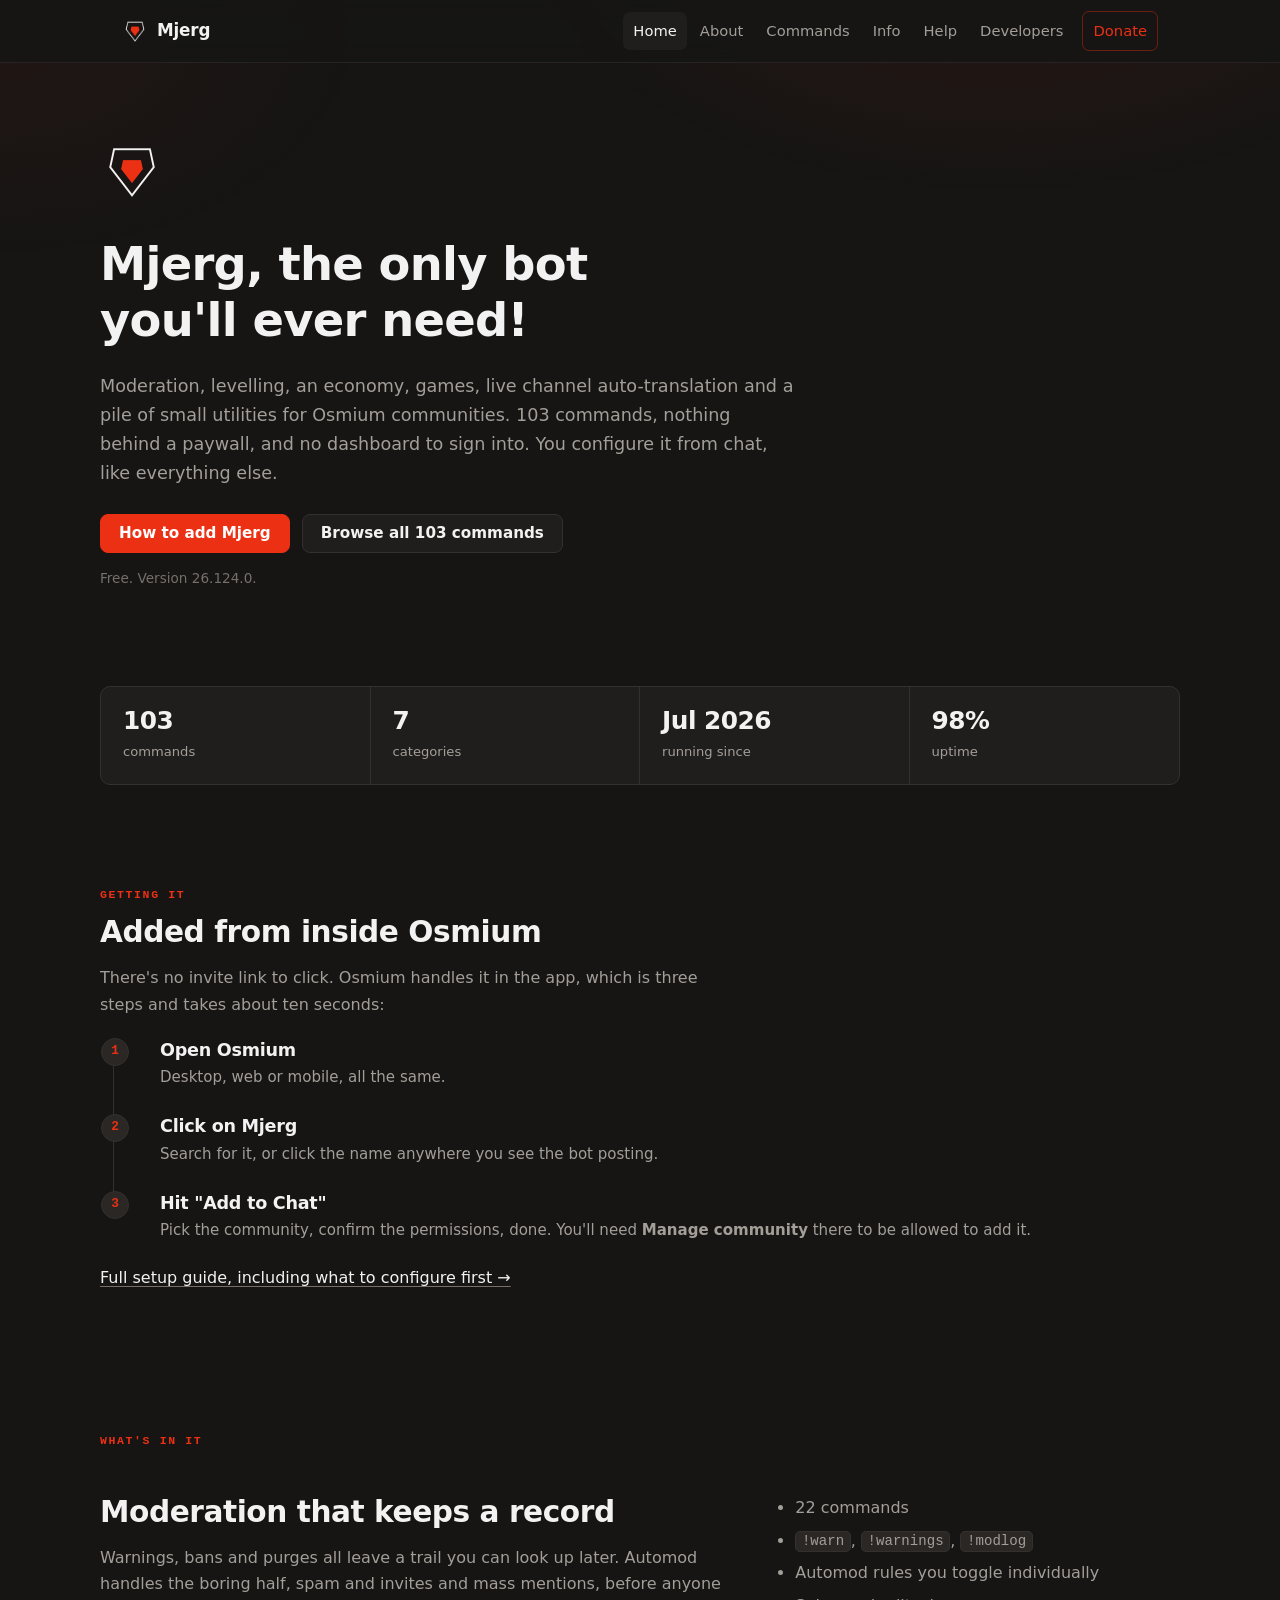
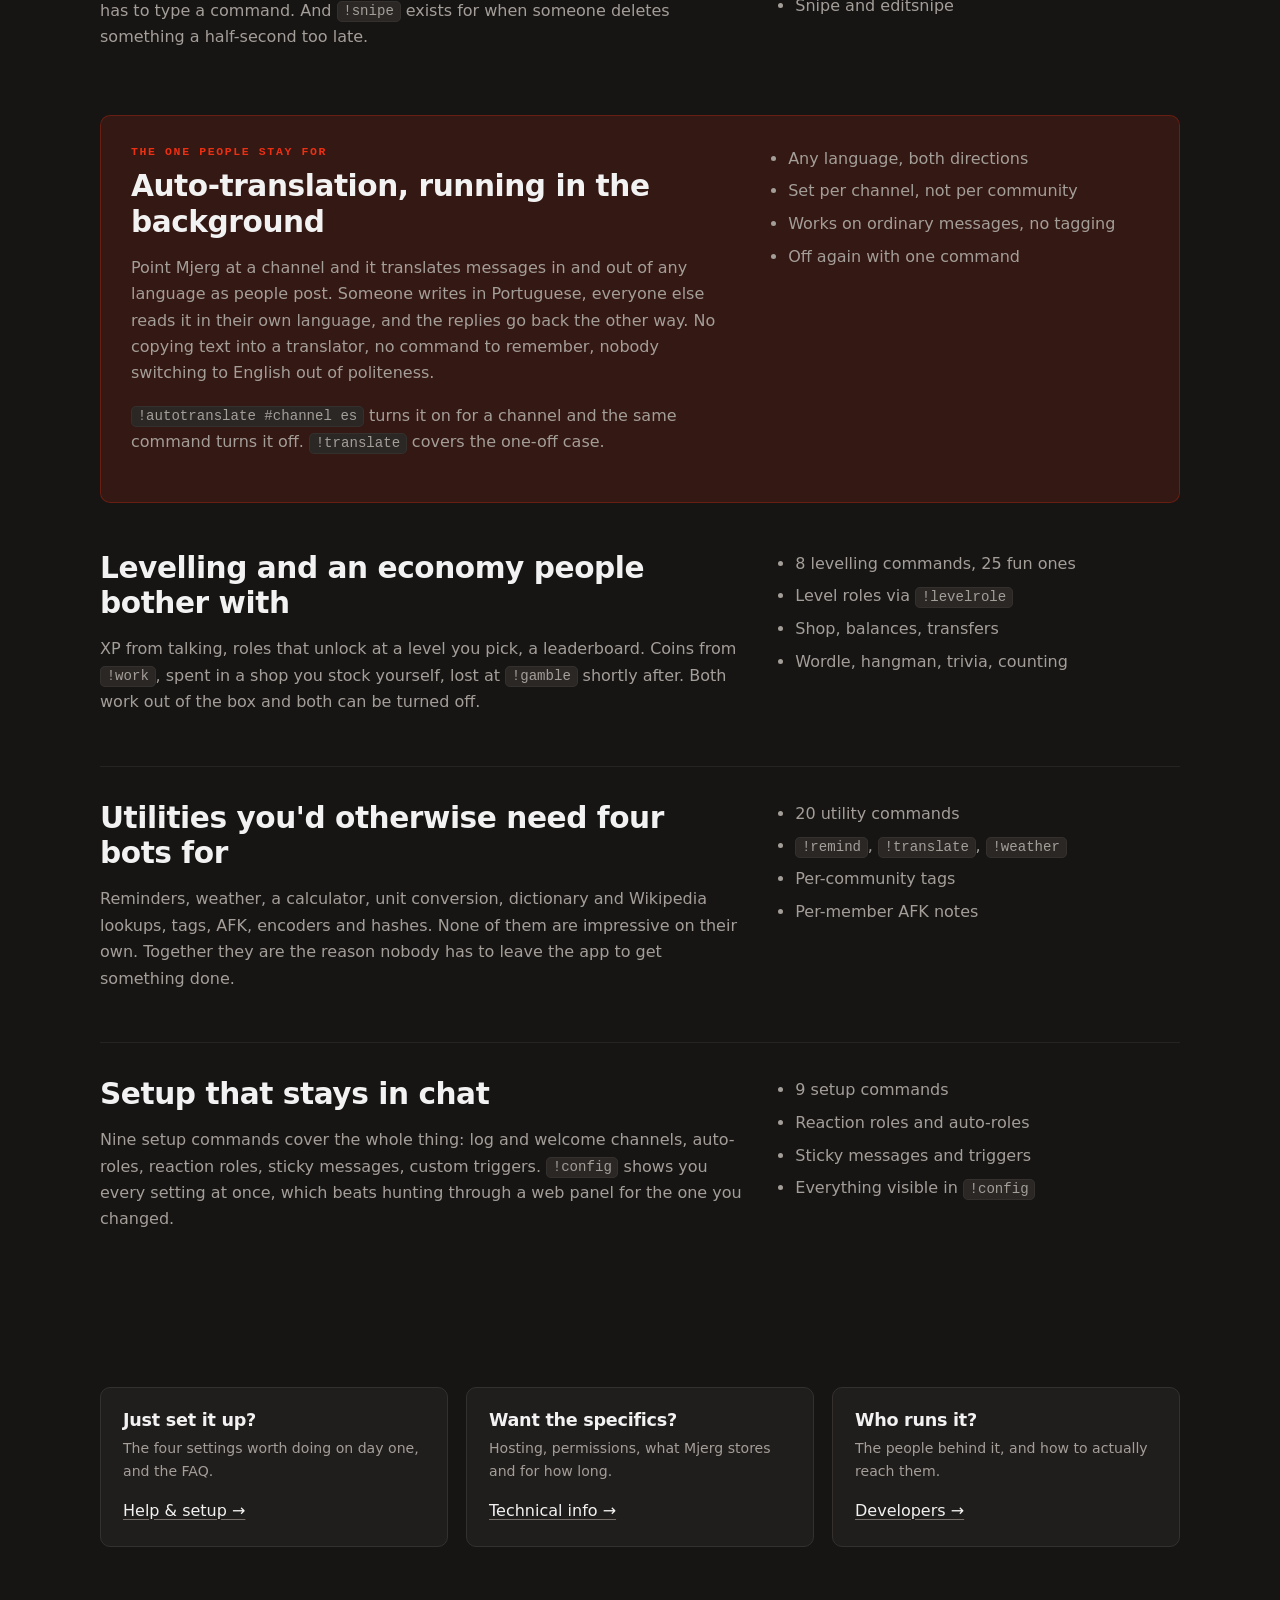
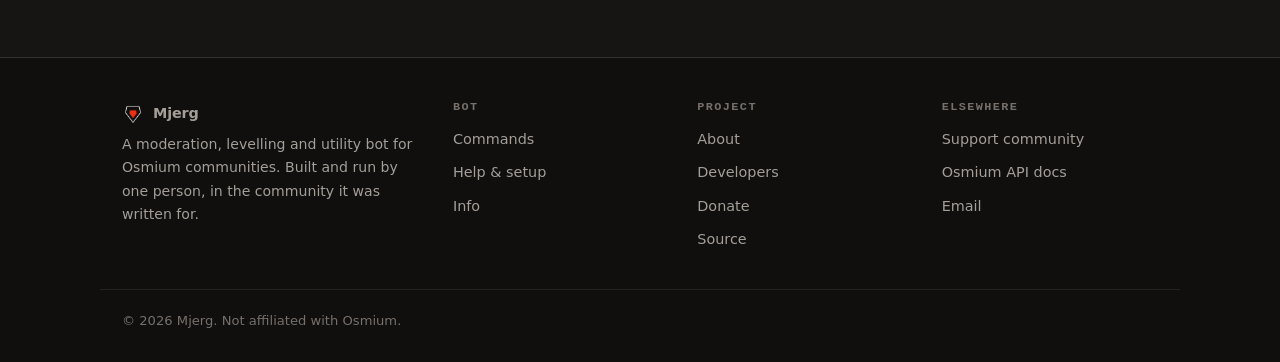
==== commit 7955480a: "Bump to 26.124.0" ====
--- a/index.html
+++ b/index.html
@@ -34,7 +34,7 @@
   "price": "0",
   "priceCurrency": "USD"
  },
- "softwareVersion": "26.122.0",
+ "softwareVersion": "26.124.0",
  "image": "https://mjerg.523r.com/assets/mjerg-icon-512.png",
  "url": "https://mjerg.523r.com/"
 }
@@ -77,7 +77,7 @@
       <a class="btn btn--brand" href="help.html#add">How to add Mjerg</a>
       <a class="btn" href="commands.html">Browse all 103 commands</a>
     </div>
-    <p class="hero-note">Free. Version <span data-cfg="version">26.122.0</span>.</p>
+    <p class="hero-note">Free. Version <span data-cfg="version">26.124.0</span>.</p>
   </section>
 
   <section class="wrap section--tight">
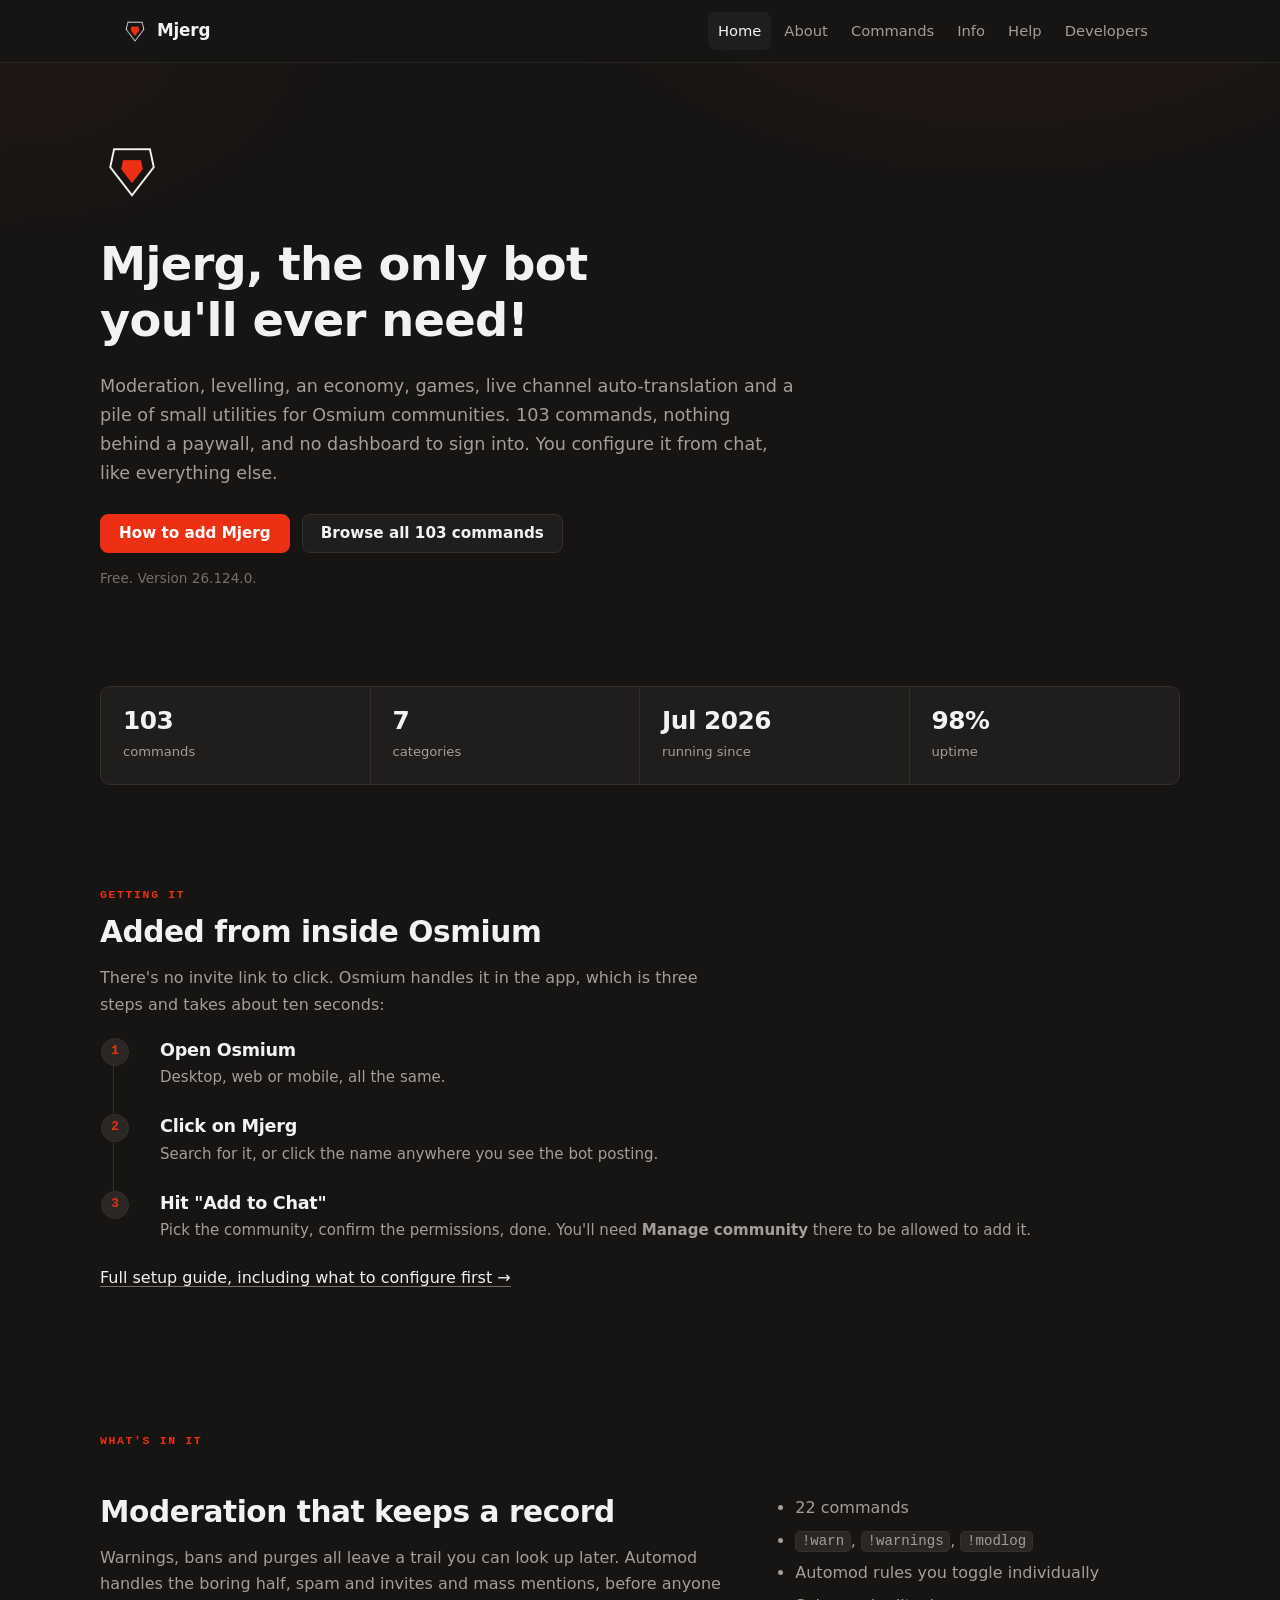
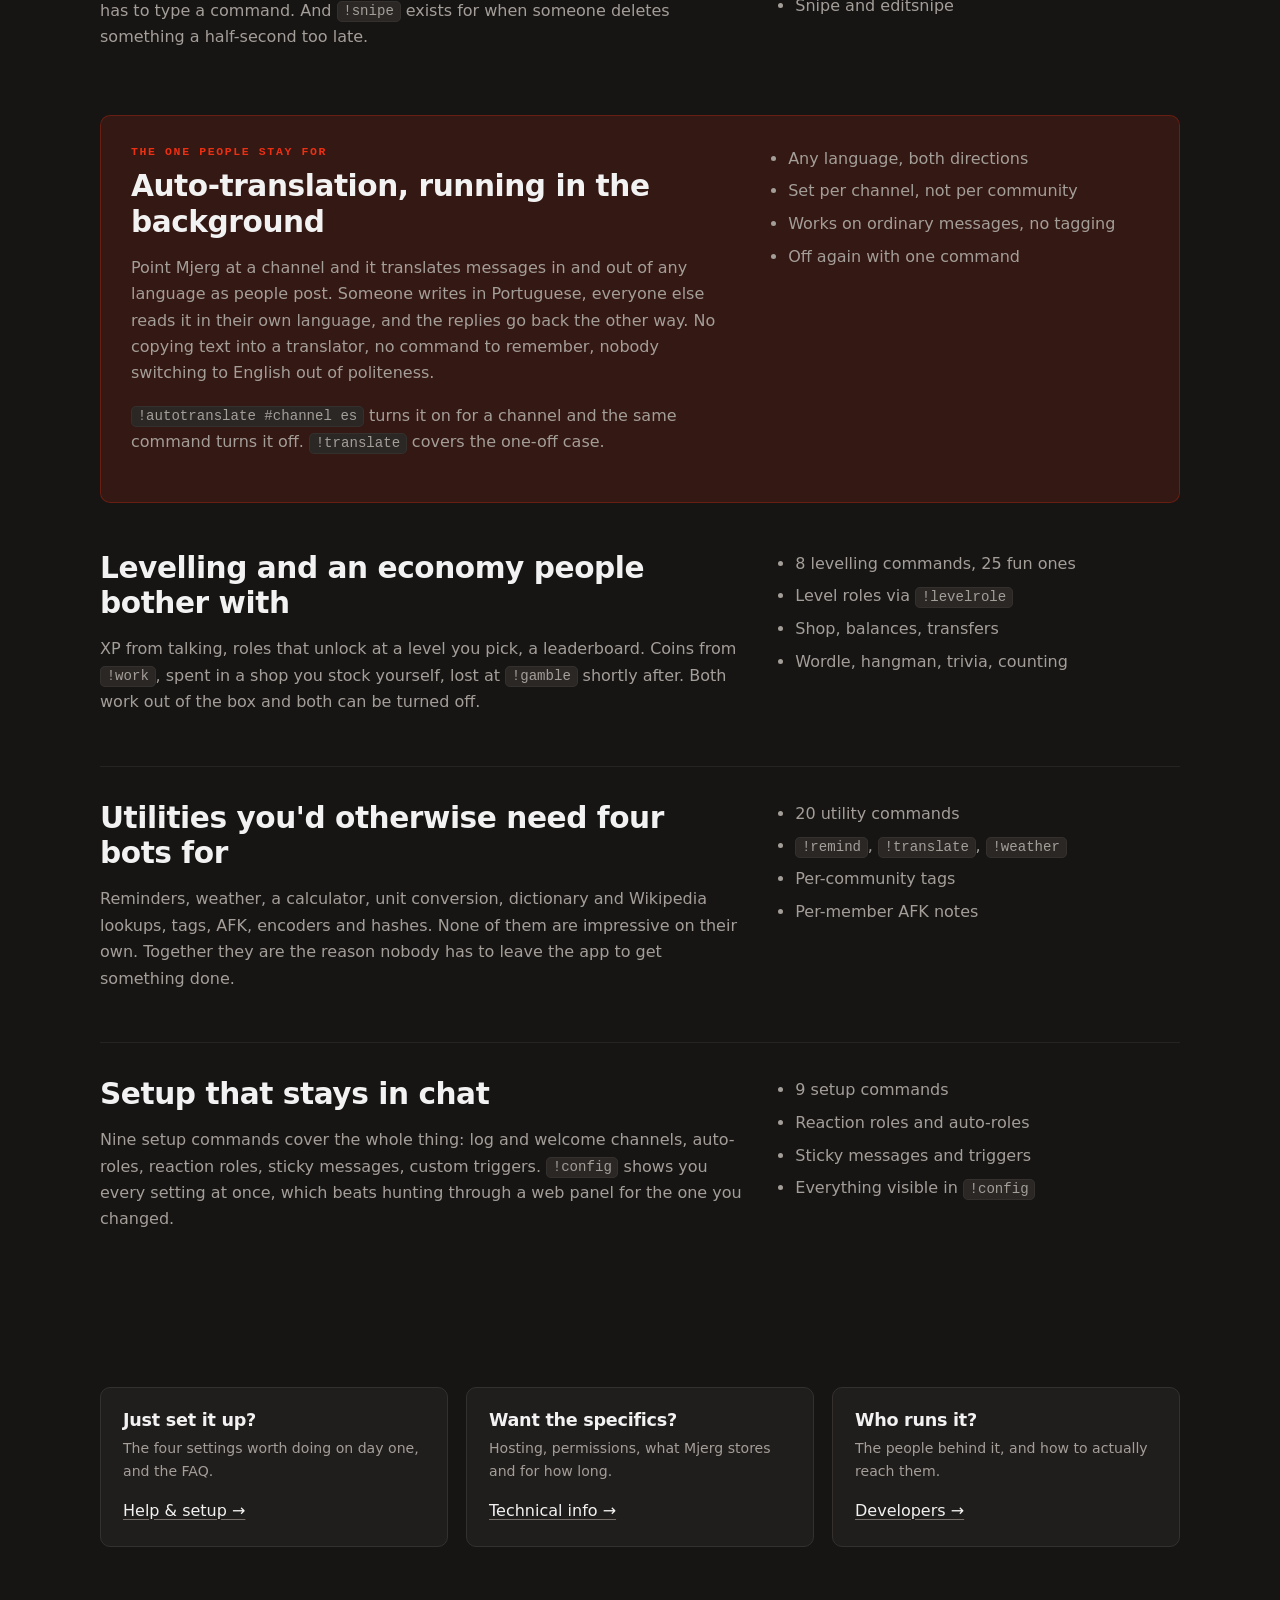
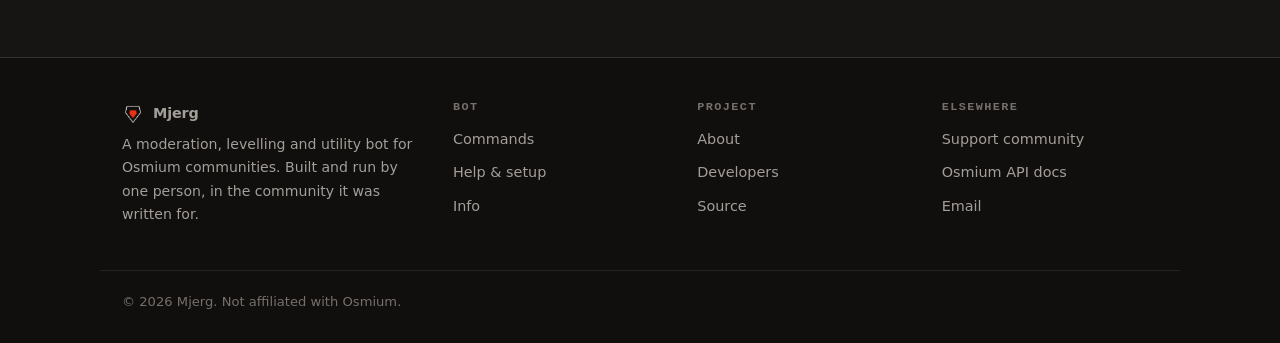
==== commit 2872bb77: "Remove the donate page for now Drop donate.html, its nav and footer links, and its sitemap entry. Th" ====
--- a/index.html
+++ b/index.html
@@ -57,7 +57,6 @@
       <a href="info.html">Info</a>
       <a href="help.html">Help</a>
       <a href="developers.html">Developers</a>
-      <a class="nav-cta" href="donate.html">Donate</a>
     </nav>
   </div>
 </header>
@@ -257,7 +256,6 @@
       <ul>
         <li><a href="about.html">About</a></li>
         <li><a href="developers.html">Developers</a></li>
-        <li><a href="donate.html">Donate</a></li>
         <li><a href="#" data-link="source">Source</a></li>
       </ul>
     </div>
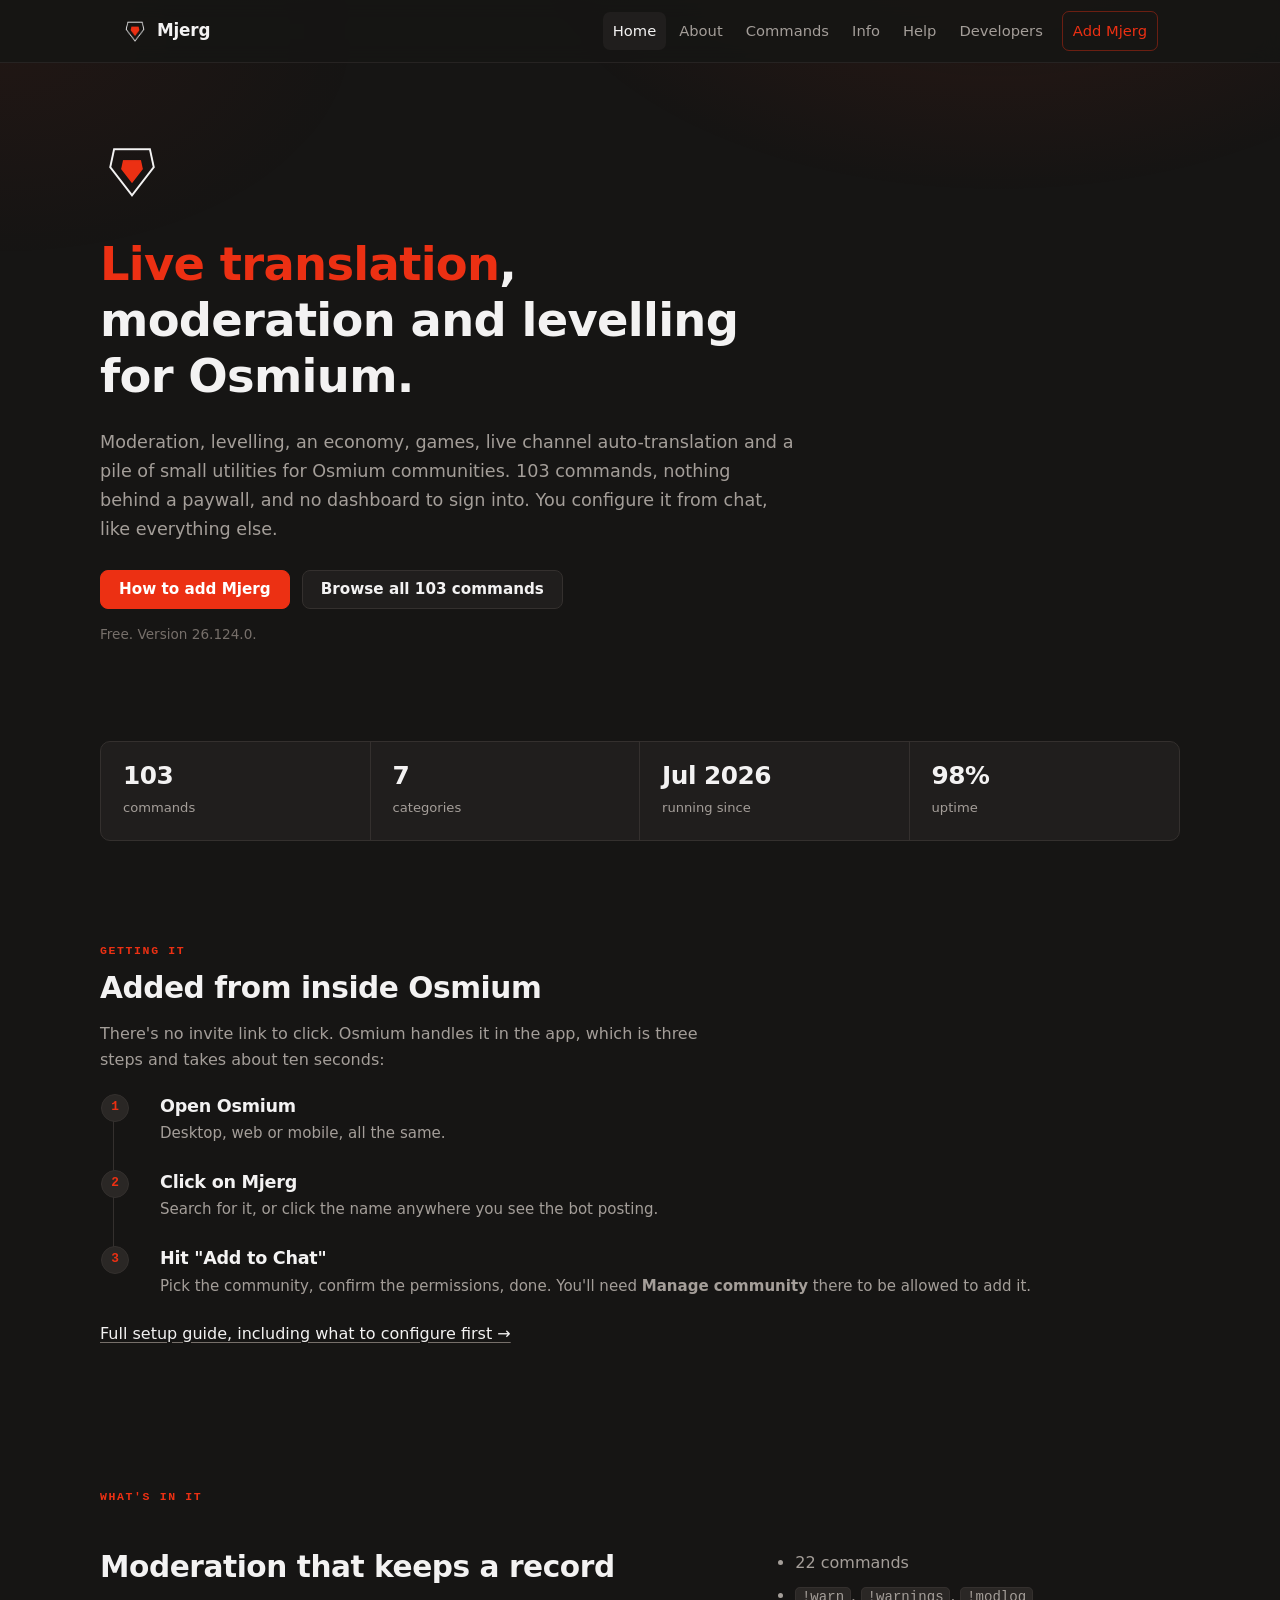
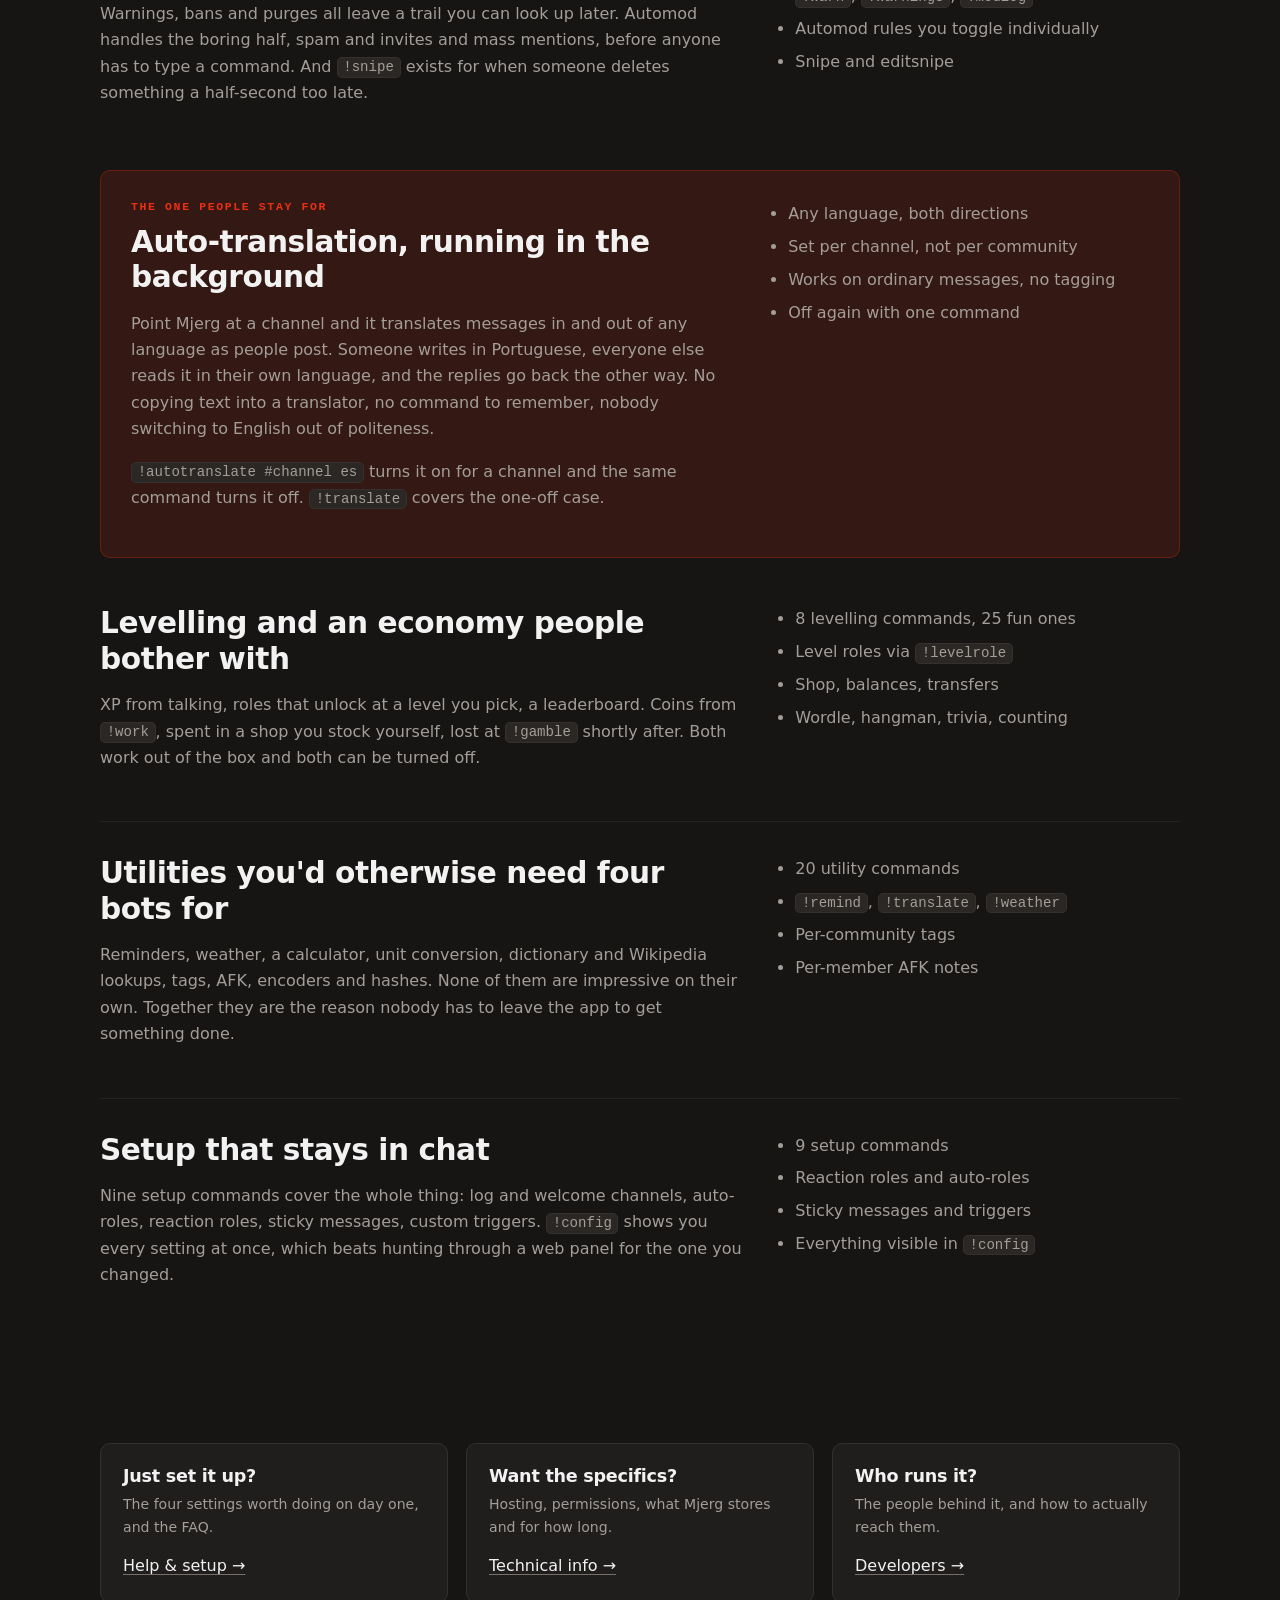
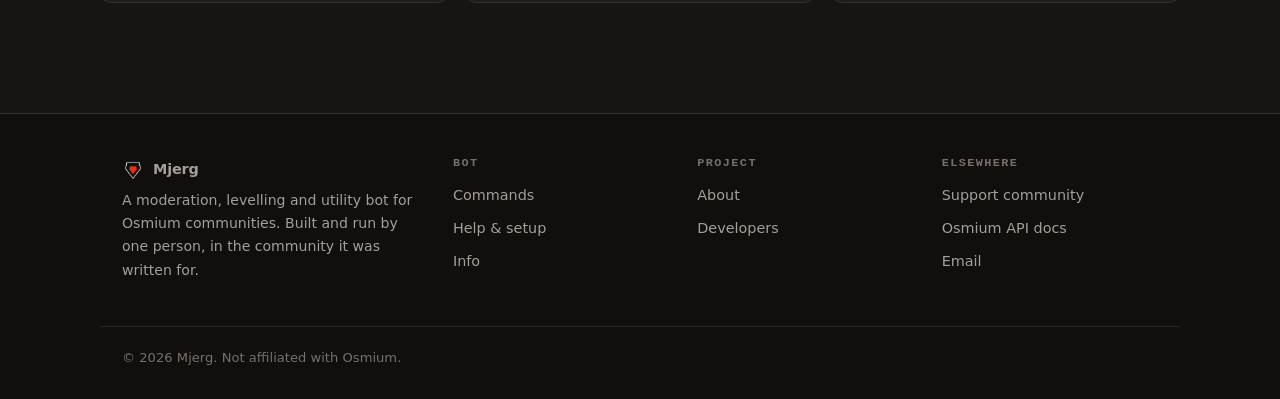
==== commit 2f7a447b: "Lead with translation, add a nav button, smaller logos, static command list - New home page headline" ====
--- a/index.html
+++ b/index.html
@@ -46,7 +46,7 @@
 <header class="site-head">
   <div class="wrap head-inner">
     <a class="brand" href="index.html">
-      <img src="assets/mjerg-mark-transparent-white-1024.png" alt="" width="26" height="26">
+      <img src="assets/mjerg-mark-transparent-white-64.png" alt="" width="26" height="26">
       <span>Mjerg</span>
     </a>
     <button class="nav-toggle" aria-expanded="false" aria-controls="nav">Menu</button>
@@ -57,6 +57,7 @@
       <a href="info.html">Info</a>
       <a href="help.html">Help</a>
       <a href="developers.html">Developers</a>
+      <a class="nav-cta" href="help.html#add">Add Mjerg</a>
     </nav>
   </div>
 </header>
@@ -64,8 +65,8 @@
 <main>
 
   <section class="hero wrap">
-    <img class="hero-mark" src="assets/mjerg-mark-transparent-white-1024.png" alt="Mjerg" width="64" height="64">
-    <h1>Mjerg, the only bot you'll ever need!</h1>
+    <img class="hero-mark" src="assets/mjerg-mark-transparent-white-128.png" alt="Mjerg" width="64" height="64">
+    <h1><em>Live translation</em>, moderation and levelling for Osmium.</h1>
     <p class="lede">
       Moderation, levelling, an economy, games, live channel auto-translation
       and a pile of small utilities for Osmium communities. 103 commands,
@@ -238,7 +239,7 @@
   <div class="wrap foot-grid">
     <div class="foot-about">
       <a class="brand" href="index.html">
-        <img src="assets/mjerg-mark-transparent-white-1024.png" alt="" width="22" height="22">
+        <img src="assets/mjerg-mark-transparent-white-64.png" alt="" width="22" height="22">
         <span>Mjerg</span>
       </a>
       <p>A moderation, levelling and utility bot for Osmium communities. Built and run by one person, in the community it was written for.</p>
@@ -256,7 +257,6 @@
       <ul>
         <li><a href="about.html">About</a></li>
         <li><a href="developers.html">Developers</a></li>
-        <li><a href="#" data-link="source">Source</a></li>
       </ul>
     </div>
     <div>
--- a/css/style.css
+++ b/css/style.css
@@ -265,7 +265,7 @@
 
 .hero { padding: 76px 0 56px; }
 .hero-mark { margin-bottom: 26px; }
-.hero h1 { max-width: 16ch; }
+.hero h1 { max-width: 20ch; }
 .hero h1 em { font-style: normal; color: var(--brand); }
 .hero .lede { margin-bottom: 26px; }
 .hero .btn-row { margin-bottom: 14px; }
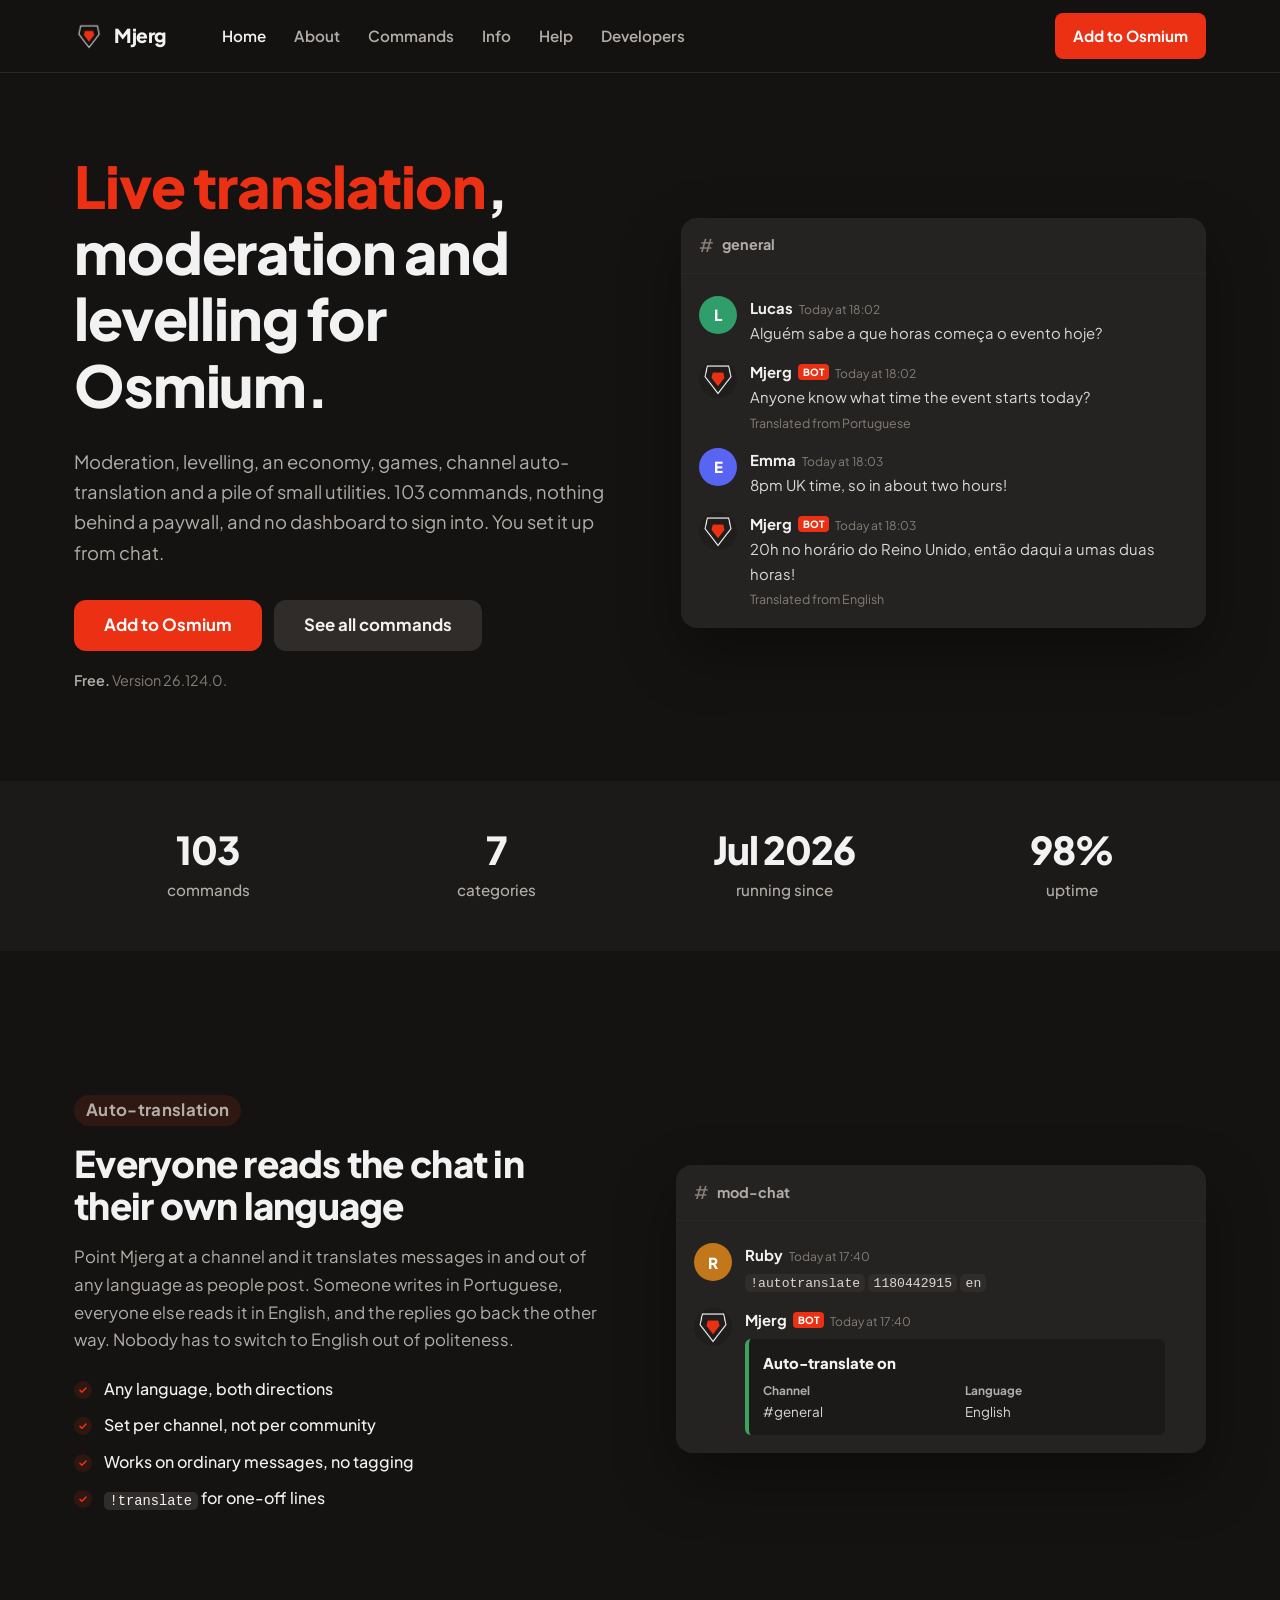
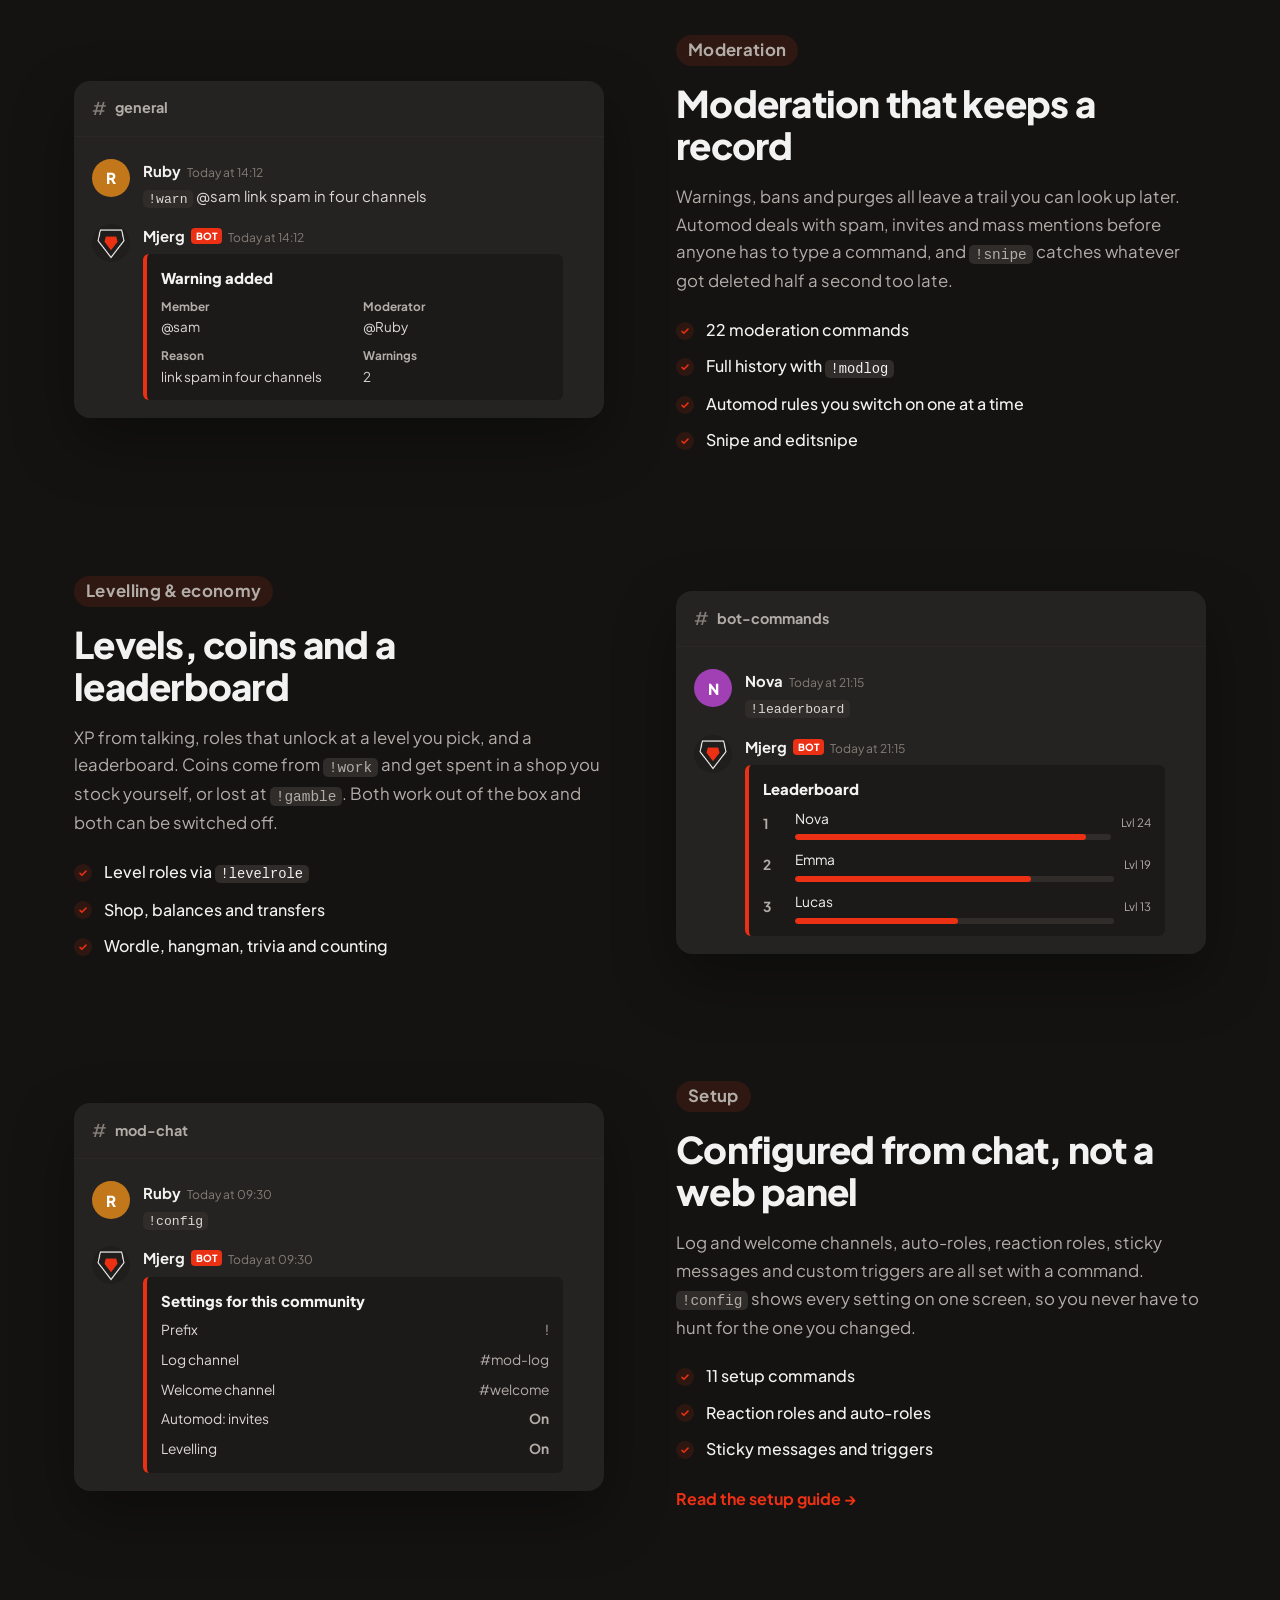
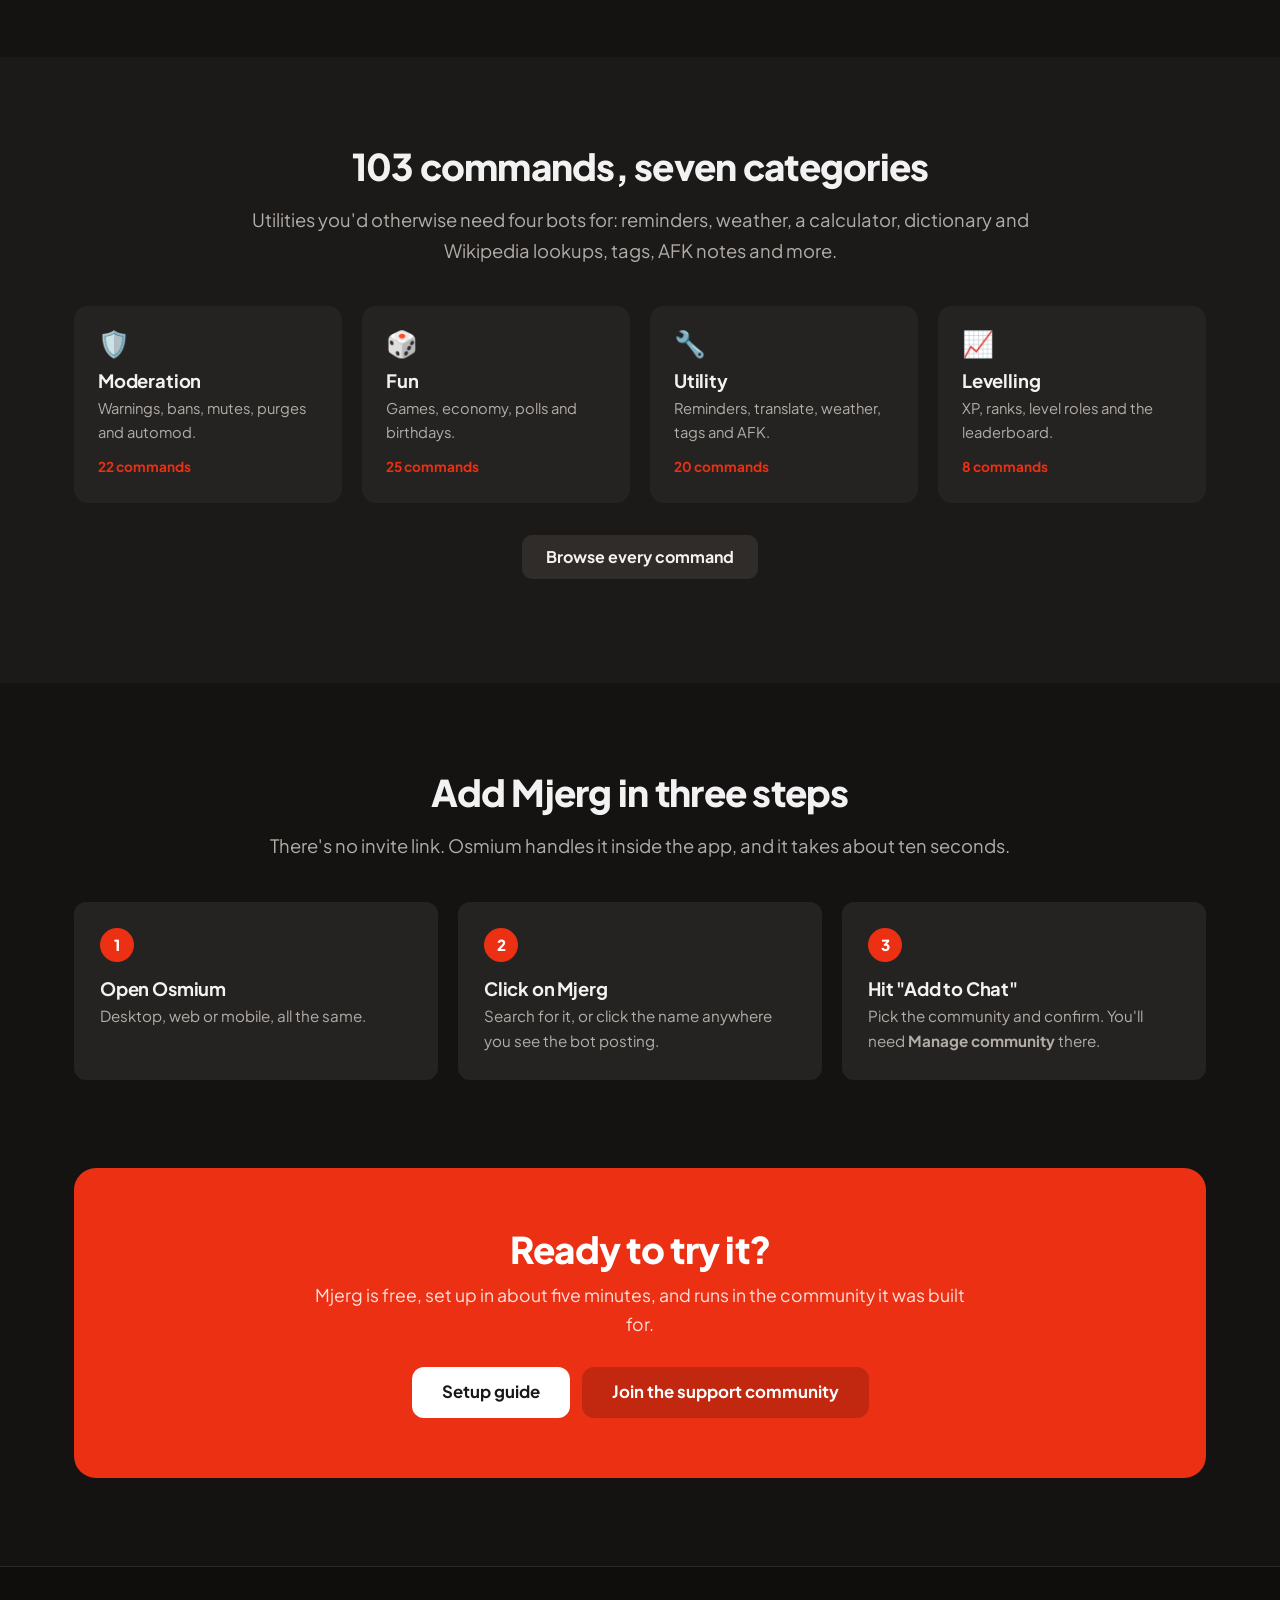
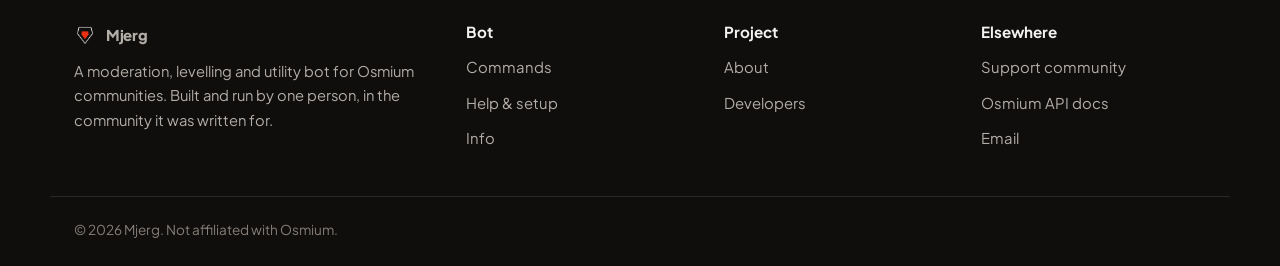
==== commit e9f7205a: "Redesign: product-style homepage with chat mockups, page headers, card layouts" ====
--- a/index.html
+++ b/index.html
@@ -39,6 +39,9 @@
  "url": "https://mjerg.523r.com/"
 }
 </script>
+<link rel="preconnect" href="https://fonts.googleapis.com">
+<link rel="preconnect" href="https://fonts.gstatic.com" crossorigin>
+<link rel="stylesheet" href="https://fonts.googleapis.com/css2?family=Plus+Jakarta+Sans:wght@400;500;600;700;800&display=swap">
 <link rel="stylesheet" href="css/style.css">
 </head>
 <body>
@@ -46,7 +49,7 @@
 <header class="site-head">
   <div class="wrap head-inner">
     <a class="brand" href="index.html">
-      <img src="assets/mjerg-mark-transparent-white-64.png" alt="" width="26" height="26">
+      <img src="assets/mjerg-mark-transparent-white-64.png" alt="" width="30" height="30">
       <span>Mjerg</span>
     </a>
     <button class="nav-toggle" aria-expanded="false" aria-controls="nav">Menu</button>
@@ -57,44 +60,299 @@
       <a href="info.html">Info</a>
       <a href="help.html">Help</a>
       <a href="developers.html">Developers</a>
-      <a class="nav-cta" href="help.html#add">Add Mjerg</a>
+      <a class="nav-cta" href="help.html#add">Add to Osmium</a>
     </nav>
   </div>
 </header>
 
 <main>
 
-  <section class="hero wrap">
-    <img class="hero-mark" src="assets/mjerg-mark-transparent-white-128.png" alt="Mjerg" width="64" height="64">
-    <h1><em>Live translation</em>, moderation and levelling for Osmium.</h1>
-    <p class="lede">
-      Moderation, levelling, an economy, games, live channel auto-translation
-      and a pile of small utilities for Osmium communities. 103 commands,
-      nothing behind a paywall, and no dashboard to sign into. You
-      configure it from chat, like everything else.
-    </p>
-    <div class="btn-row">
-      <a class="btn btn--brand" href="help.html#add">How to add Mjerg</a>
-      <a class="btn" href="commands.html">Browse all 103 commands</a>
-    </div>
-    <p class="hero-note">Free. Version <span data-cfg="version">26.124.0</span>.</p>
-  </section>
-
-  <section class="wrap section--tight">
-    <div class="stats" id="stats">
+  <section class="wrap hero">
+    <div>
+      <h1><em>Live translation</em>, moderation and levelling for Osmium.</h1>
+      <p class="lede">
+        Moderation, levelling, an economy, games, channel auto-translation and
+        a pile of small utilities. 103 commands, nothing behind a paywall, and
+        no dashboard to sign into. You set it up from chat.
+      </p>
+      <div class="btn-row">
+        <a class="btn btn--brand btn--lg" href="help.html#add">Add to Osmium</a>
+        <a class="btn btn--lg" href="commands.html">See all commands</a>
+      </div>
+      <p class="hero-note"><b>Free.</b> Version <span data-cfg="version">26.124.0</span>.</p>
+    </div>
+
+    <!-- illustration: what auto-translate looks like in a channel -->
+    <div class="chat" aria-hidden="true">
+      <div class="chat-top">general</div>
+      <div class="chat-body">
+        <div class="msg">
+          <div class="msg-av av-b">L</div>
+          <div class="msg-main">
+            <span class="msg-name">Lucas</span><span class="msg-time">Today at 18:02</span>
+            <div class="msg-text">Alguém sabe a que horas começa o evento hoje?</div>
+          </div>
+        </div>
+        <div class="msg">
+          <div class="msg-av"><img src="assets/mjerg-avatar-circle-512.png" alt=""></div>
+          <div class="msg-main">
+            <span class="msg-name">Mjerg</span><span class="msg-tag">BOT</span><span class="msg-time">Today at 18:02</span>
+            <div class="msg-text">Anyone know what time the event starts today?</div>
+            <div class="msg-sub">Translated from Portuguese</div>
+          </div>
+        </div>
+        <div class="msg">
+          <div class="msg-av av-a">E</div>
+          <div class="msg-main">
+            <span class="msg-name">Emma</span><span class="msg-time">Today at 18:03</span>
+            <div class="msg-text">8pm UK time, so in about two hours!</div>
+          </div>
+        </div>
+        <div class="msg">
+          <div class="msg-av"><img src="assets/mjerg-avatar-circle-512.png" alt=""></div>
+          <div class="msg-main">
+            <span class="msg-name">Mjerg</span><span class="msg-tag">BOT</span><span class="msg-time">Today at 18:03</span>
+            <div class="msg-text">20h no horário do Reino Unido, então daqui a umas duas horas!</div>
+            <div class="msg-sub">Translated from English</div>
+          </div>
+        </div>
+      </div>
+    </div>
+  </section>
+
+  <section class="band section--tight">
+    <div class="wrap stats" id="stats">
       <!-- filled from js/config.js -->
+    </div>
+  </section>
+
+  <section class="wrap section">
+
+    <div class="feature">
+      <div>
+        <p class="eyebrow">Auto-translation</p>
+        <h2>Everyone reads the chat in their own language</h2>
+        <p>
+          Point Mjerg at a channel and it translates messages in and out of any
+          language as people post. Someone writes in Portuguese, everyone else
+          reads it in English, and the replies go back the other way. Nobody
+          has to switch to English out of politeness.
+        </p>
+        <ul class="ticks">
+          <li>Any language, both directions</li>
+          <li>Set per channel, not per community</li>
+          <li>Works on ordinary messages, no tagging</li>
+          <li><code class="js-prefix">!translate</code> for one-off lines</li>
+        </ul>
+      </div>
+      <div class="chat" aria-hidden="true">
+        <div class="chat-top">mod-chat</div>
+        <div class="chat-body">
+          <div class="msg">
+            <div class="msg-av av-c">R</div>
+            <div class="msg-main">
+              <span class="msg-name">Ruby</span><span class="msg-time">Today at 17:40</span>
+              <div class="msg-text"><code class="js-prefix">!autotranslate</code> <code>1180442915</code> <code>en</code></div>
+            </div>
+          </div>
+          <div class="msg">
+            <div class="msg-av"><img src="assets/mjerg-avatar-circle-512.png" alt=""></div>
+            <div class="msg-main">
+              <span class="msg-name">Mjerg</span><span class="msg-tag">BOT</span><span class="msg-time">Today at 17:40</span>
+              <div class="embed embed--ok">
+                <div class="embed-title">Auto-translate on</div>
+                <div class="embed-fields">
+                  <div><b>Channel</b>#general</div>
+                  <div><b>Language</b>English</div>
+                </div>
+              </div>
+            </div>
+          </div>
+        </div>
+      </div>
+    </div>
+
+    <div class="feature feature--flip">
+      <div>
+        <p class="eyebrow">Moderation</p>
+        <h2>Moderation that keeps a record</h2>
+        <p>
+          Warnings, bans and purges all leave a trail you can look up later.
+          Automod deals with spam, invites and mass mentions before anyone has
+          to type a command, and <code class="js-prefix">!snipe</code> catches
+          whatever got deleted half a second too late.
+        </p>
+        <ul class="ticks">
+          <li>22 moderation commands</li>
+          <li>Full history with <code class="js-prefix">!modlog</code></li>
+          <li>Automod rules you switch on one at a time</li>
+          <li>Snipe and editsnipe</li>
+        </ul>
+      </div>
+      <div class="chat" aria-hidden="true">
+        <div class="chat-top">general</div>
+        <div class="chat-body">
+          <div class="msg">
+            <div class="msg-av av-c">R</div>
+            <div class="msg-main">
+              <span class="msg-name">Ruby</span><span class="msg-time">Today at 14:12</span>
+              <div class="msg-text"><code class="js-prefix">!warn</code> @sam link spam in four channels</div>
+            </div>
+          </div>
+          <div class="msg">
+            <div class="msg-av"><img src="assets/mjerg-avatar-circle-512.png" alt=""></div>
+            <div class="msg-main">
+              <span class="msg-name">Mjerg</span><span class="msg-tag">BOT</span><span class="msg-time">Today at 14:12</span>
+              <div class="embed">
+                <div class="embed-title">Warning added</div>
+                <div class="embed-fields">
+                  <div><b>Member</b>@sam</div>
+                  <div><b>Moderator</b>@Ruby</div>
+                  <div><b>Reason</b>link spam in four channels</div>
+                  <div><b>Warnings</b>2</div>
+                </div>
+              </div>
+            </div>
+          </div>
+        </div>
+      </div>
+    </div>
+
+    <div class="feature">
+      <div>
+        <p class="eyebrow">Levelling &amp; economy</p>
+        <h2>Levels, coins and a leaderboard</h2>
+        <p>
+          XP from talking, roles that unlock at a level you pick, and a
+          leaderboard. Coins come from <code class="js-prefix">!work</code> and
+          get spent in a shop you stock yourself, or lost at
+          <code class="js-prefix">!gamble</code>. Both work out of the box and
+          both can be switched off.
+        </p>
+        <ul class="ticks">
+          <li>Level roles via <code class="js-prefix">!levelrole</code></li>
+          <li>Shop, balances and transfers</li>
+          <li>Wordle, hangman, trivia and counting</li>
+        </ul>
+      </div>
+      <div class="chat" aria-hidden="true">
+        <div class="chat-top">bot-commands</div>
+        <div class="chat-body">
+          <div class="msg">
+            <div class="msg-av av-d">N</div>
+            <div class="msg-main">
+              <span class="msg-name">Nova</span><span class="msg-time">Today at 21:15</span>
+              <div class="msg-text"><code class="js-prefix">!leaderboard</code></div>
+            </div>
+          </div>
+          <div class="msg">
+            <div class="msg-av"><img src="assets/mjerg-avatar-circle-512.png" alt=""></div>
+            <div class="msg-main">
+              <span class="msg-name">Mjerg</span><span class="msg-tag">BOT</span><span class="msg-time">Today at 21:15</span>
+              <div class="embed">
+                <div class="embed-title">Leaderboard</div>
+                <div class="lb-row"><b>1</b><div>Nova<div class="lb-bar"><i style="width: 92%"></i></div></div><small>Lvl 24</small></div>
+                <div class="lb-row"><b>2</b><div>Emma<div class="lb-bar"><i style="width: 74%"></i></div></div><small>Lvl 19</small></div>
+                <div class="lb-row"><b>3</b><div>Lucas<div class="lb-bar"><i style="width: 51%"></i></div></div><small>Lvl 13</small></div>
+              </div>
+            </div>
+          </div>
+        </div>
+      </div>
+    </div>
+
+    <div class="feature feature--flip">
+      <div>
+        <p class="eyebrow">Setup</p>
+        <h2>Configured from chat, not a web panel</h2>
+        <p>
+          Log and welcome channels, auto-roles, reaction roles, sticky messages
+          and custom triggers are all set with a command.
+          <code class="js-prefix">!config</code> shows every setting on one
+          screen, so you never have to hunt for the one you changed.
+        </p>
+        <ul class="ticks">
+          <li>11 setup commands</li>
+          <li>Reaction roles and auto-roles</li>
+          <li>Sticky messages and triggers</li>
+        </ul>
+        <a class="feature-link" href="help.html">Read the setup guide &rarr;</a>
+      </div>
+      <div class="chat" aria-hidden="true">
+        <div class="chat-top">mod-chat</div>
+        <div class="chat-body">
+          <div class="msg">
+            <div class="msg-av av-c">R</div>
+            <div class="msg-main">
+              <span class="msg-name">Ruby</span><span class="msg-time">Today at 09:30</span>
+              <div class="msg-text"><code class="js-prefix">!config</code></div>
+            </div>
+          </div>
+          <div class="msg">
+            <div class="msg-av"><img src="assets/mjerg-avatar-circle-512.png" alt=""></div>
+            <div class="msg-main">
+              <span class="msg-name">Mjerg</span><span class="msg-tag">BOT</span><span class="msg-time">Today at 09:30</span>
+              <div class="embed">
+                <div class="embed-title">Settings for this community</div>
+                <div class="embed-rows">
+                  <div class="embed-row"><span>Prefix</span><span>!</span></div>
+                  <div class="embed-row"><span>Log channel</span><span>#mod-log</span></div>
+                  <div class="embed-row"><span>Welcome channel</span><span>#welcome</span></div>
+                  <div class="embed-row"><span>Automod: invites</span><span class="on">On</span></div>
+                  <div class="embed-row"><span>Levelling</span><span class="on">On</span></div>
+                </div>
+              </div>
+            </div>
+          </div>
+        </div>
+      </div>
+    </div>
+
+  </section>
+
+  <section class="band section">
+    <div class="wrap">
+      <div class="center">
+        <h2>103 commands, seven categories</h2>
+        <p class="lede">Utilities you'd otherwise need four bots for: reminders, weather, a calculator, dictionary and Wikipedia lookups, tags, AFK notes and more.</p>
+      </div>
+      <div class="grid grid--4" style="margin-top: 40px;">
+        <a class="tile" href="commands.html#moderation">
+          <span class="tile-icon">🛡️</span>
+          <h3>Moderation</h3>
+          <p>Warnings, bans, mutes, purges and automod.</p>
+          <small>22 commands</small>
+        </a>
+        <a class="tile" href="commands.html#fun">
+          <span class="tile-icon">🎲</span>
+          <h3>Fun</h3>
+          <p>Games, economy, polls and birthdays.</p>
+          <small>25 commands</small>
+        </a>
+        <a class="tile" href="commands.html#utility">
+          <span class="tile-icon">🔧</span>
+          <h3>Utility</h3>
+          <p>Reminders, translate, weather, tags and AFK.</p>
+          <small>20 commands</small>
+        </a>
+        <a class="tile" href="commands.html#levelling">
+          <span class="tile-icon">📈</span>
+          <h3>Levelling</h3>
+          <p>XP, ranks, level roles and the leaderboard.</p>
+          <small>8 commands</small>
+        </a>
+      </div>
+      <p class="center" style="margin-top: 32px;"><a class="btn" href="commands.html">Browse every command</a></p>
     </div>
   </section>
 
   <!-- adding it: no invite URL, it's done from inside the app -->
   <section class="wrap section" id="add">
-    <p class="eyebrow">Getting it</p>
-    <h2>Added from inside Osmium</h2>
-    <p class="muted" style="max-width: 60ch;">
-      There's no invite link to click. Osmium handles it in the app, which is
-      three steps and takes about ten seconds:
-    </p>
-    <ol class="steps" style="margin-top: 22px;">
+    <div class="center">
+      <h2>Add Mjerg in three steps</h2>
+      <p class="lede">There's no invite link. Osmium handles it inside the app, and it takes about ten seconds.</p>
+    </div>
+    <ol class="steps steps--row" style="margin-top: 40px;">
       <li>
         <h3>Open Osmium</h3>
         <p>Desktop, web or mobile, all the same.</p>
@@ -105,130 +363,18 @@
       </li>
       <li>
         <h3>Hit "Add to Chat"</h3>
-        <p>Pick the community, confirm the permissions, done. You'll need
-        <b>Manage community</b> there to be allowed to add it.</p>
+        <p>Pick the community and confirm. You'll need <b>Manage community</b> there.</p>
       </li>
     </ol>
-    <p style="margin-top: 22px;"><a href="help.html">Full setup guide, including what to configure first &rarr;</a></p>
-  </section>
-
-  <section class="wrap section">
-    <p class="eyebrow">What's in it</p>
-
-    <div class="feature">
-      <div>
-        <h2>Moderation that keeps a record</h2>
-        <p class="muted">
-          Warnings, bans and purges all leave a trail you can look up later.
-          Automod handles the boring half, spam and invites and mass mentions, before
-          anyone has to type a command. And <code class="js-prefix">!snipe</code>
-          exists for when someone deletes something a half-second too late.
-        </p>
-      </div>
-      <ul>
-        <li>22 commands</li>
-        <li><code class="js-prefix">!warn</code>, <code class="js-prefix">!warnings</code>, <code class="js-prefix">!modlog</code></li>
-        <li>Automod rules you toggle individually</li>
-        <li>Snipe and editsnipe</li>
-      </ul>
-    </div>
-
-    <div class="feature feature--flag">
-      <div>
-        <p class="eyebrow">The one people stay for</p>
-        <h2>Auto-translation, running in the background</h2>
-        <p class="muted">
-          Point Mjerg at a channel and it translates messages in and out of any
-          language as people post. Someone writes in Portuguese, everyone else
-          reads it in their own language, and the replies go back the other way.
-          No copying text into a translator, no command to remember, nobody
-          switching to English out of politeness.
-        </p>
-        <p class="muted">
-          <code class="js-prefix">!autotranslate #channel es</code> turns it on
-          for a channel and the same command turns it off.
-          <code class="js-prefix">!translate</code> covers the one-off case.
-        </p>
-      </div>
-      <ul>
-        <li>Any language, both directions</li>
-        <li>Set per channel, not per community</li>
-        <li>Works on ordinary messages, no tagging</li>
-        <li>Off again with one command</li>
-      </ul>
-    </div>
-
-    <div class="feature">
-      <div>
-        <h2>Levelling and an economy people bother with</h2>
-        <p class="muted">
-          XP from talking, roles that unlock at a level you pick, a leaderboard.
-          Coins from <code class="js-prefix">!work</code>, spent in a shop you
-          stock yourself, lost at <code class="js-prefix">!gamble</code> shortly
-          after. Both work out of the box and both can be turned off.
-        </p>
-      </div>
-      <ul>
-        <li>8 levelling commands, 25 fun ones</li>
-        <li>Level roles via <code class="js-prefix">!levelrole</code></li>
-        <li>Shop, balances, transfers</li>
-        <li>Wordle, hangman, trivia, counting</li>
-      </ul>
-    </div>
-
-    <div class="feature">
-      <div>
-        <h2>Utilities you'd otherwise need four bots for</h2>
-        <p class="muted">
-          Reminders, weather, a calculator, unit conversion, dictionary and
-          Wikipedia lookups, tags, AFK, encoders and hashes.
-          None of them are impressive on their own. Together they are the reason
-          nobody has to leave the app to get something done.
-        </p>
-      </div>
-      <ul>
-        <li>20 utility commands</li>
-        <li><code class="js-prefix">!remind</code>, <code class="js-prefix">!translate</code>, <code class="js-prefix">!weather</code></li>
-        <li>Per-community tags</li>
-        <li>Per-member AFK notes</li>
-      </ul>
-    </div>
-
-    <div class="feature">
-      <div>
-        <h2>Setup that stays in chat</h2>
-        <p class="muted">
-          Nine setup commands cover the whole thing: log and welcome channels,
-          auto-roles, reaction roles, sticky messages, custom triggers.
-          <code class="js-prefix">!config</code> shows you every setting at once,
-          which beats hunting through a web panel for the one you changed.
-        </p>
-      </div>
-      <ul>
-        <li>9 setup commands</li>
-        <li>Reaction roles and auto-roles</li>
-        <li>Sticky messages and triggers</li>
-        <li>Everything visible in <code class="js-prefix">!config</code></li>
-      </ul>
-    </div>
-  </section>
-
-  <section class="wrap section--tight">
-    <div class="grid grid--3">
-      <div class="panel">
-        <h3>Just set it up?</h3>
-        <p class="muted small">The four settings worth doing on day one, and the FAQ.</p>
-        <p><a href="help.html">Help &amp; setup &rarr;</a></p>
-      </div>
-      <div class="panel">
-        <h3>Want the specifics?</h3>
-        <p class="muted small">Hosting, permissions, what Mjerg stores and for how long.</p>
-        <p><a href="info.html">Technical info &rarr;</a></p>
-      </div>
-      <div class="panel">
-        <h3>Who runs it?</h3>
-        <p class="muted small">The people behind it, and how to actually reach them.</p>
-        <p><a href="developers.html">Developers &rarr;</a></p>
+  </section>
+
+  <section class="wrap">
+    <div class="cta">
+      <h2>Ready to try it?</h2>
+      <p>Mjerg is free, set up in about five minutes, and runs in the community it was built for.</p>
+      <div class="btn-row">
+        <a class="btn btn--white btn--lg" href="help.html">Setup guide</a>
+        <a class="btn btn--ghost btn--lg" href="#" data-link="support">Join the support community</a>
       </div>
     </div>
   </section>
--- a/css/style.css
+++ b/css/style.css
@@ -5,28 +5,31 @@
 
 :root {
   --brand:      #ec3013;
-  --brand-lo:   #b8250e;   /* hover / pressed */
-  --brand-fade: rgba(236, 48, 19, 0.14);
+  --brand-lo:   #c9260e;   /* hover / pressed */
+  --brand-fade: rgba(236, 48, 19, 0.12);
 
   /* pulled straight off the logo files: the mark sits on rgb(32,30,29)
      and the wordmark text is #f3f2f2. Everything below is built around
      that warm charcoal rather than a neutral grey. A cool grey next to
      this red goes slightly purple. */
-  --bg:      #161514;
-  --bg-2:    #201e1d;      /* panels: the logo's own background */
-  --bg-3:    #2a2725;      /* raised bits inside panels */
-  --line:    #34302e;
-  --line-lo: #262322;
+  --bg:      #141312;
+  --bg-2:    #1c1a19;      /* alternate section bands */
+  --bg-3:    #252321;      /* cards */
+  --bg-4:    #2f2c2a;      /* raised bits inside cards */
+  --line:    #363230;
+  --line-lo: #2a2725;
 
   --text: #f3f2f2;
-  --dim:  #a49e99;
-  --dimmer: #766f6a;
+  --dim:  #b3ada8;
+  --dimmer: #857d77;
+
+  --ok: #3ba55d;
 
   --mono: ui-monospace, "SF Mono", "JetBrains Mono", "Cascadia Code", Menlo, Consolas, monospace;
-  --sans: system-ui, -apple-system, "Segoe UI", Roboto, "Helvetica Neue", Arial, sans-serif;
-
-  --r: 10px;
-  --wrap: 1080px;
+  --sans: "Plus Jakarta Sans", system-ui, -apple-system, "Segoe UI", Roboto, Arial, sans-serif;
+
+  --r: 14px;
+  --wrap: 1180px;
 
   color-scheme: dark;
 }
@@ -47,37 +50,24 @@
   -webkit-font-smoothing: antialiased;
 }
 
-/* faint texture behind the whole page so the flat dark doesn't read as dead */
-body::before {
-  content: "";
-  position: fixed;
-  inset: 0;
-  z-index: -1;
-  pointer-events: none;
-  background:
-    radial-gradient(680px 380px at 78% -8%, rgba(236, 48, 19, 0.10), transparent 70%),
-    radial-gradient(520px 320px at 0% 4%, rgba(236, 48, 19, 0.05), transparent 70%);
-}
-
 a { color: var(--text); text-decoration-color: var(--dimmer); text-underline-offset: 3px; }
 a:hover { text-decoration-color: var(--brand); }
 
-h1, h2, h3, h4 { line-height: 1.2; margin: 0 0 .5em; font-weight: 650; letter-spacing: -0.015em; }
-h1 { font-size: clamp(2rem, 5vw, 2.9rem); }
-h2 { font-size: clamp(1.4rem, 3vw, 1.85rem); }
-h3 { font-size: 1.1rem; }
+h1, h2, h3, h4 { line-height: 1.15; margin: 0 0 .5em; font-weight: 800; letter-spacing: -0.02em; }
+h1 { font-size: clamp(2.3rem, 5.5vw, 3.6rem); }
+h2 { font-size: clamp(1.6rem, 3.4vw, 2.3rem); }
+h3 { font-size: 1.15rem; font-weight: 700; letter-spacing: -0.01em; }
 p  { margin: 0 0 1em; }
 
 code, kbd, pre { font-family: var(--mono); }
 code {
-  font-size: .88em;
-  background: var(--bg-3);
-  border: 1px solid var(--line);
+  font-size: .86em;
+  background: var(--bg-4);
   border-radius: 5px;
-  padding: .1em .4em;
+  padding: .12em .4em;
 }
 pre {
-  background: var(--bg-2);
+  background: var(--bg-3);
   border: 1px solid var(--line);
   border-radius: var(--r);
   padding: 16px 18px;
@@ -85,25 +75,25 @@
   font-size: .85rem;
   line-height: 1.6;
 }
-pre code { background: none; border: 0; padding: 0; font-size: inherit; }
+pre code { background: none; padding: 0; font-size: inherit; }
 
 kbd {
   font-size: .8em;
-  background: var(--bg-3);
+  background: var(--bg-4);
   border: 1px solid var(--line);
   border-bottom-width: 2px;
   border-radius: 5px;
   padding: .1em .45em;
 }
 
-hr { border: 0; border-top: 1px solid var(--line); margin: 40px 0; }
+hr { border: 0; border-top: 1px solid var(--line); margin: 48px 0; }
 
 ::selection { background: var(--brand); color: #fff; }
 
 :focus-visible {
   outline: 2px solid var(--brand);
   outline-offset: 2px;
-  border-radius: 3px;
+  border-radius: 4px;
 }
 
 /* ---------- layout ---------- */
@@ -112,72 +102,92 @@
   width: 100%;
   max-width: var(--wrap);
   margin: 0 auto;
-  padding: 0 22px;
-}
-
-.section { padding: 64px 0; }
-.section--tight { padding: 40px 0; }
+  padding: 0 24px;
+}
+/* text-heavy pages read better in a narrower column */
+.wrap--narrow { max-width: 860px; }
+
+.section { padding-top: 88px; padding-bottom: 88px; }
+.section--tight { padding-top: 48px; padding-bottom: 48px; }
+.band { background: var(--bg-2); }
 
 .lede {
-  font-size: 1.1rem;
+  font-size: 1.15rem;
   color: var(--dim);
-  max-width: 62ch;
-}
-
+  max-width: 60ch;
+}
+
+.center { text-align: center; }
+.center .lede { margin-left: auto; margin-right: auto; }
+
+/* small red label above a heading */
 .eyebrow {
-  font: 600 .72rem/1 var(--mono);
-  letter-spacing: .14em;
-  text-transform: uppercase;
+  display: inline-block;
+  font: 700 .8rem/1 var(--sans);
+  letter-spacing: .02em;
   color: var(--brand);
-  margin: 0 0 14px;
-}
-
-.grid { display: grid; gap: 18px; }
+  background: var(--brand-fade);
+  border-radius: 999px;
+  padding: 7px 12px;
+  margin: 0 0 16px;
+}
+
+.grid { display: grid; gap: 20px; }
 .grid--2 { grid-template-columns: repeat(2, 1fr); }
 .grid--3 { grid-template-columns: repeat(3, 1fr); }
+.grid--4 { grid-template-columns: repeat(4, 1fr); }
+@media (max-width: 960px) {
+  .grid--4 { grid-template-columns: repeat(2, 1fr); }
+}
 @media (max-width: 780px) {
   .grid--2, .grid--3 { grid-template-columns: 1fr; }
 }
+@media (max-width: 480px) {
+  .grid--4 { grid-template-columns: 1fr; }
+}
 
 .panel {
-  background: var(--bg-2);
-  border: 1px solid var(--line);
+  background: var(--bg-3);
   border-radius: var(--r);
-  padding: 22px;
+  padding: 26px;
 }
 .panel h3 { margin-bottom: .35em; }
 .panel p:last-child { margin-bottom: 0; }
 
 .muted { color: var(--dim); }
-.small { font-size: .88rem; }
+.small { font-size: .9rem; }
 
 /* ---------- buttons ---------- */
 
 .btn {
   display: inline-flex;
   align-items: center;
+  justify-content: center;
   gap: 8px;
-  border: 1px solid var(--line);
-  border-radius: 8px;
-  padding: 11px 18px;
-  font: 600 .95rem/1 var(--sans);
+  border: 0;
+  border-radius: 10px;
+  padding: 14px 24px;
+  font: 700 1rem/1 var(--sans);
   text-decoration: none;
   color: var(--text);
-  background: var(--bg-2);
+  background: var(--bg-4);
   cursor: pointer;
-  transition: background .15s, border-color .15s, transform .06s;
-}
-.btn:hover { border-color: #45403d; background: var(--bg-3); }
+  transition: background .15s, transform .06s;
+}
+.btn:hover { background: #3a3634; }
 .btn:active { transform: translateY(1px); }
 
-.btn--brand {
-  background: var(--brand);
-  border-color: var(--brand);
-  color: #fff;
-}
-.btn--brand:hover { background: var(--brand-lo); border-color: var(--brand-lo); }
+.btn--brand { background: var(--brand); color: #fff; }
+.btn--brand:hover { background: var(--brand-lo); }
+
+.btn--white { background: #fff; color: #1a1817; }
+.btn--white:hover { background: #ece9e7; }
+
+.btn--lg { padding: 17px 30px; font-size: 1.05rem; border-radius: 12px; }
+.btn--sm { padding: 10px 16px; font-size: .9rem; border-radius: 8px; }
 
 .btn-row { display: flex; flex-wrap: wrap; gap: 12px; align-items: center; }
+.center .btn-row { justify-content: center; }
 
 /* ---------- header ---------- */
 
@@ -185,62 +195,71 @@
   position: sticky;
   top: 0;
   z-index: 40;
-  background: rgba(22, 21, 20, 0.86);
-  backdrop-filter: blur(9px);
+  background: rgba(20, 19, 18, 0.92);
+  backdrop-filter: blur(10px);
   border-bottom: 1px solid var(--line-lo);
 }
 
 .head-inner {
   display: flex;
   align-items: center;
-  gap: 20px;
-  min-height: 62px;
+  gap: 24px;
+  min-height: 72px;
 }
 
 .brand {
   display: inline-flex;
   align-items: center;
-  gap: 9px;
-  font-weight: 700;
-  font-size: 1.05rem;
-  letter-spacing: -0.01em;
+  gap: 10px;
+  font-weight: 800;
+  font-size: 1.2rem;
+  letter-spacing: -0.02em;
   text-decoration: none;
   margin-right: auto;
 }
 .brand img { display: block; }
 
-.nav { display: flex; align-items: center; gap: 3px; }
+.nav { display: flex; align-items: center; gap: 4px; flex: 1; }
 .nav a {
   text-decoration: none;
   color: var(--dim);
-  font-size: .92rem;
-  padding: 7px 10px;
-  border-radius: 7px;
+  font-size: .95rem;
+  font-weight: 600;
+  padding: 8px 12px;
+  border-radius: 8px;
   white-space: nowrap;
 }
-.nav a:hover { color: var(--text); background: var(--bg-2); }
-.nav a[aria-current="page"] { color: var(--text); background: var(--bg-2); }
-
+.nav a:hover { color: var(--text); }
+.nav a[aria-current="page"] { color: var(--text); }
+
+/* the CTA sits on the far right, away from the page links */
 .nav .nav-cta {
-  color: var(--brand);
-  border: 1px solid rgba(236, 48, 19, 0.4);
-  margin-left: 6px;
-}
-.nav .nav-cta:hover { background: var(--brand-fade); color: var(--brand); }
+  margin-left: auto;
+  background: var(--brand);
+  color: #fff;
+  padding: 10px 18px;
+  font-weight: 700;
+}
+.nav .nav-cta:hover { background: var(--brand-lo); color: #fff; }
 
 .nav-toggle {
   display: none;
-  background: var(--bg-2);
-  border: 1px solid var(--line);
+  background: var(--bg-3);
+  border: 0;
   color: var(--text);
-  border-radius: 7px;
-  padding: 8px 12px;
-  font: 600 .88rem var(--sans);
+  border-radius: 8px;
+  padding: 9px 14px;
+  font: 700 .9rem var(--sans);
   cursor: pointer;
 }
 
-/* 820 not 768: eight links is a lot and they wrapped ugly at 800 */
-@media (max-width: 820px) {
+@media (min-width: 881px) {
+  /* nudge the links in from the logo so they read as their own group */
+  .nav { margin-left: 20px; }
+  .brand { margin-right: 0; }
+}
+
+@media (max-width: 880px) {
   .nav-toggle { display: block; }
   .nav {
     display: none;
@@ -253,154 +272,318 @@
     gap: 0;
     background: var(--bg);
     border-bottom: 1px solid var(--line);
-    padding: 8px 14px 16px;
+    padding: 8px 16px 18px;
   }
   .nav.is-open { display: flex; }
-  .nav a { padding: 11px 10px; font-size: 1rem; }
-  .nav .nav-cta { margin: 8px 0 0; text-align: center; }
+  .nav a { padding: 12px 10px; font-size: 1rem; }
+  .nav .nav-cta { margin: 10px 0 0; text-align: center; padding: 14px; }
   .head-inner { position: relative; }
 }
 
-/* ---------- hero ---------- */
-
-.hero { padding: 76px 0 56px; }
-.hero-mark { margin-bottom: 26px; }
-.hero h1 { max-width: 20ch; }
+/* ---------- home hero ---------- */
+
+.hero {
+  display: grid;
+  grid-template-columns: 1.05fr 1fr;
+  gap: 56px;
+  align-items: center;
+  padding-top: 80px;
+  padding-bottom: 88px;
+}
+.hero h1 { max-width: 14ch; }
 .hero h1 em { font-style: normal; color: var(--brand); }
-.hero .lede { margin-bottom: 26px; }
-.hero .btn-row { margin-bottom: 14px; }
-.hero-note { font-size: .85rem; color: var(--dimmer); margin: 0; }
+.hero .lede { margin-bottom: 32px; }
+.hero-note { font-size: .9rem; color: var(--dimmer); margin: 18px 0 0; }
+.hero-note b { color: var(--dim); font-weight: 600; }
+
+@media (max-width: 960px) {
+  .hero { grid-template-columns: 1fr; gap: 44px; padding-top: 56px; padding-bottom: 64px; }
+  .hero h1 { max-width: 18ch; }
+}
+
+/* ---------- subpage header ---------- */
+
+.page-head {
+  background: var(--bg-2);
+  border-bottom: 1px solid var(--line-lo);
+  padding: 72px 0 60px;
+  text-align: center;
+}
+.page-head h1 { margin-bottom: .3em; }
+.page-head .lede { margin: 0 auto; }
+.page-head + .section { padding-top: 64px; }
 
 /* ---------- stat strip ---------- */
 
 .stats {
   display: grid;
   grid-template-columns: repeat(4, 1fr);
-  border: 1px solid var(--line);
-  border-radius: var(--r);
-  overflow: hidden;
-  background: var(--bg-2);
-}
-.stat { padding: 20px 22px; border-right: 1px solid var(--line); }
-.stat:last-child { border-right: 0; }
+  gap: 20px;
+  text-align: center;
+}
 .stat b {
   display: block;
-  font: 700 1.55rem/1.1 var(--sans);
-  letter-spacing: -0.02em;
-  margin-bottom: 4px;
-}
-.stat span { font-size: .82rem; color: var(--dim); }
+  font: 800 2.4rem/1.1 var(--sans);
+  letter-spacing: -0.03em;
+  margin-bottom: 6px;
+}
+.stat span { font-size: .95rem; color: var(--dim); font-weight: 500; }
 @media (max-width: 720px) {
-  .stats { grid-template-columns: repeat(2, 1fr); }
-  .stat:nth-child(2) { border-right: 0; }
-  .stat:nth-child(-n+2) { border-bottom: 1px solid var(--line); }
+  .stats { grid-template-columns: repeat(2, 1fr); row-gap: 32px; }
+  .stat b { font-size: 2rem; }
 }
 
 /* ---------- feature rows ---------- */
 
 .feature {
   display: grid;
-  grid-template-columns: 1.6fr 1fr;
-  gap: 34px;
+  grid-template-columns: 1fr 1fr;
+  gap: 72px;
+  align-items: center;
+  padding: 56px 0;
+}
+.feature + .feature { border-top: 0; }
+/* every other row puts the picture on the left */
+.feature--flip > :first-child { order: 2; }
+
+.feature h2 { margin-bottom: .45em; }
+.feature p { color: var(--dim); font-size: 1.05rem; }
+
+.ticks { list-style: none; margin: 22px 0 0; padding: 0; }
+.ticks li {
+  position: relative;
+  padding-left: 30px;
+  margin-bottom: 10px;
+  font-weight: 500;
+}
+.ticks li::before {
+  content: "";
+  position: absolute;
+  left: 0;
+  top: .3em;
+  width: 18px;
+  height: 18px;
+  border-radius: 50%;
+  background: var(--brand-fade) url("data:image/svg+xml,%3Csvg xmlns='http://www.w3.org/2000/svg' viewBox='0 0 16 16'%3E%3Cpath d='M4 8.5l2.5 2.5L12 5.5' fill='none' stroke='%23ec3013' stroke-width='2' stroke-linecap='round' stroke-linejoin='round'/%3E%3C/svg%3E") center / 12px no-repeat;
+}
+
+.feature-link {
+  display: inline-block;
+  margin-top: 14px;
+  font-weight: 700;
+  color: var(--brand);
+  text-decoration: none;
+}
+.feature-link:hover { text-decoration: underline; }
+
+@media (max-width: 900px) {
+  .feature { grid-template-columns: 1fr; gap: 32px; padding: 40px 0; }
+  .feature--flip > :first-child { order: 0; }
+}
+
+/* ---------- chat mockups ----------
+   Plain HTML versions of what the bot's replies look like in Osmium.
+   They're illustrations, so they're aria-hidden in the markup. */
+
+.chat {
+  background: var(--bg-3);
+  border-radius: 16px;
+  box-shadow: 0 24px 60px rgba(0, 0, 0, .35);
+  overflow: hidden;
+  font-size: .93rem;
+}
+.chat-top {
+  display: flex;
+  align-items: center;
+  gap: 8px;
+  padding: 13px 18px;
+  border-bottom: 1px solid var(--line-lo);
+  color: var(--dim);
+  font-weight: 700;
+  font-size: .9rem;
+}
+.chat-top::before { content: "#"; color: var(--dimmer); font-size: 1.1rem; font-weight: 500; }
+.chat-body { padding: 8px 18px 18px; }
+
+.msg { display: flex; gap: 13px; padding-top: 14px; }
+.msg-av {
+  flex: 0 0 38px;
+  height: 38px;
+  border-radius: 50%;
+  display: grid;
+  place-items: center;
+  font-weight: 800;
+  font-size: .95rem;
+  color: #fff;
+}
+.msg-av img { display: block; width: 38px; height: 38px; border-radius: 50%; }
+.msg-main { min-width: 0; flex: 1; }
+.msg-name { font-weight: 700; margin-right: 6px; }
+.msg-tag {
+  font-size: .62rem;
+  font-weight: 800;
+  background: var(--brand);
+  color: #fff;
+  border-radius: 4px;
+  padding: 2px 5px;
+  vertical-align: 2px;
+  margin-right: 6px;
+}
+.msg-time { font-size: .75rem; color: var(--dimmer); }
+.msg-text { color: #dcd8d5; margin-top: 1px; overflow-wrap: anywhere; }
+.msg-text code { font-size: .88em; }
+.msg-sub { font-size: .78rem; color: var(--dimmer); margin-top: 3px; }
+
+/* the boxed reply the bot posts */
+.embed {
+  margin-top: 6px;
+  background: var(--bg-2);
+  border-left: 4px solid var(--brand);
+  border-radius: 6px;
+  padding: 12px 14px;
+  max-width: 420px;
+}
+.embed--ok { border-left-color: var(--ok); }
+.embed-title { font-weight: 800; margin-bottom: 6px; }
+.embed-fields { display: grid; grid-template-columns: 1fr 1fr; gap: 8px 16px; }
+.embed-fields div { font-size: .84rem; color: #dcd8d5; }
+.embed-fields b { display: block; font-size: .74rem; color: var(--dim); }
+.embed-rows { display: grid; gap: 7px; font-size: .86rem; }
+.embed-row { display: flex; justify-content: space-between; gap: 12px; color: #dcd8d5; }
+.embed-row span:last-child { color: var(--dim); }
+.embed-row .on { color: var(--ok); font-weight: 700; }
+
+.lb-row { display: grid; grid-template-columns: 22px 1fr auto; gap: 10px; align-items: center; font-size: .86rem; }
+.lb-row + .lb-row { margin-top: 9px; }
+.lb-row > b { color: var(--dim); }
+.lb-bar { height: 6px; border-radius: 3px; background: var(--bg-4); margin-top: 4px; overflow: hidden; }
+.lb-bar i { display: block; height: 100%; background: var(--brand); border-radius: 3px; }
+.lb-row small { color: var(--dim); }
+
+/* avatar colours for the made-up members in the mockups */
+.av-a { background: #5865f2; }
+.av-b { background: #2f9e6b; }
+.av-c { background: #c2771b; }
+.av-d { background: #a13fb5; }
+
+/* ---------- category tiles (home) ---------- */
+
+.tile {
+  display: block;
+  background: var(--bg-3);
+  border-radius: var(--r);
+  padding: 24px;
+  text-decoration: none;
+  transition: background .15s, transform .15s;
+}
+.tile:hover { background: var(--bg-4); transform: translateY(-2px); }
+.tile-icon { font-size: 1.6rem; line-height: 1; margin-bottom: 14px; display: block; }
+.tile h3 { margin-bottom: .25em; }
+.tile p { color: var(--dim); font-size: .92rem; margin: 0; }
+.tile small { display: block; margin-top: 12px; color: var(--brand); font-weight: 700; font-size: .85rem; }
+
+/* ---------- closing call to action ---------- */
+
+.cta {
+  background: var(--brand);
+  border-radius: 22px;
+  padding: 60px 40px;
+  text-align: center;
+  color: #fff;
+}
+.cta h2 { margin-bottom: .3em; }
+.cta p { color: rgba(255, 255, 255, .85); font-size: 1.1rem; max-width: 52ch; margin: 0 auto 28px; }
+.cta .btn-row { justify-content: center; }
+.cta .btn--ghost { background: rgba(0, 0, 0, .18); color: #fff; }
+.cta .btn--ghost:hover { background: rgba(0, 0, 0, .28); }
+@media (max-width: 600px) { .cta { padding: 44px 22px; } }
+
+/* ---------- commands page ---------- */
+
+.cmd-layout {
+  display: grid;
+  grid-template-columns: 230px 1fr;
+  gap: 40px;
   align-items: start;
-  padding: 34px 0;
-  border-top: 1px solid var(--line-lo);
-}
-.feature:first-of-type { border-top: 0; }
-.feature ul { margin: 0; padding-left: 1.1em; color: var(--dim); }
-.feature li { margin-bottom: .4em; }
-@media (max-width: 780px) {
-  .feature { grid-template-columns: 1fr; gap: 18px; }
-}
-
-/* the auto-translate row on the home page gets a bit more weight than the
-   plain feature rows above and below it */
-.feature--flag {
-  border-top: 0;
-  background: var(--brand-fade);
-  border: 1px solid rgba(236, 48, 19, .28);
-  border-radius: var(--r);
-  padding: 30px;
-  margin: 14px 0;
-}
-.feature--flag .eyebrow { margin-bottom: 12px; }
-.feature--flag + .feature { border-top: 0; }
-@media (max-width: 780px) {
-  .feature--flag { padding: 22px; }
-}
-
-/* ---------- commands page ---------- */
+}
+.cmd-side { position: sticky; top: 96px; }
+@media (max-width: 860px) {
+  .cmd-layout { grid-template-columns: 1fr; gap: 20px; }
+  .cmd-side { position: static; }
+}
 
 .cmd-tools {
   display: flex;
   flex-wrap: wrap;
-  gap: 10px;
+  gap: 12px;
   align-items: center;
-  margin-bottom: 22px;
+  margin-bottom: 26px;
 }
 .cmd-search {
   flex: 1 1 260px;
-  background: var(--bg-2);
-  border: 1px solid var(--line);
-  border-radius: 8px;
+  background: var(--bg-3);
+  border: 1px solid transparent;
+  border-radius: 10px;
   color: var(--text);
-  padding: 10px 13px;
-  font: 400 16px var(--sans); /* 16px or iOS zooms the whole page on focus */
+  padding: 13px 16px;
+  font: 500 16px var(--sans); /* 16px or iOS zooms the whole page on focus */
 }
 .cmd-search::placeholder { color: var(--dimmer); }
 .cmd-search:focus { border-color: var(--brand); outline: none; }
 
-.chips { display: flex; flex-wrap: wrap; gap: 7px; }
+.chips { display: flex; flex-direction: column; gap: 4px; }
 .chip {
-  background: var(--bg-2);
-  border: 1px solid var(--line);
+  background: none;
+  border: 0;
   color: var(--dim);
-  border-radius: 999px;
-  padding: 7px 14px;
-  font: 600 .82rem var(--sans);
+  border-radius: 8px;
+  padding: 10px 14px;
+  font: 600 .95rem var(--sans);
+  text-align: left;
   cursor: pointer;
 }
-.chip:hover { color: var(--text); }
-.chip.is-on { background: var(--brand); border-color: var(--brand); color: #fff; }
-
-.cmd-group { margin-bottom: 34px; }
+.chip:hover { color: var(--text); background: var(--bg-3); }
+.chip.is-on { background: var(--brand-fade); color: var(--brand); }
+@media (max-width: 860px) {
+  .chips { flex-direction: row; flex-wrap: wrap; gap: 8px; }
+  .chip { background: var(--bg-3); border-radius: 999px; padding: 8px 14px; font-size: .88rem; }
+  .chip.is-on { background: var(--brand); color: #fff; }
+}
+
+.cmd-group { margin-bottom: 40px; }
 .cmd-group > h2 {
-  font-size: 1.05rem;
-  text-transform: uppercase;
-  letter-spacing: .1em;
-  font-family: var(--mono);
-  color: var(--dim);
-  border-bottom: 1px solid var(--line);
-  padding-bottom: 10px;
-  margin-bottom: 4px;
+  font-size: 1.3rem;
+  margin-bottom: 14px;
+  scroll-margin-top: 96px;
 }
 
 .cmd {
   display: grid;
   grid-template-columns: minmax(190px, 300px) 1fr;
-  gap: 16px;
-  padding: 15px 2px;
-  border-bottom: 1px solid var(--line-lo);
+  gap: 18px;
+  padding: 16px 20px;
+  background: var(--bg-3);
+  border-radius: 10px;
+  margin-bottom: 8px;
   align-items: baseline;
 }
-.cmd-sig { font: 600 .9rem var(--mono); color: var(--text); word-break: break-word; }
+.cmd-sig { font: 700 .92rem var(--mono); color: var(--text); word-break: break-word; }
 .cmd-sig .arg { color: var(--dimmer); font-weight: 400; }
-.cmd-desc { color: var(--dim); font-size: .93rem; }
-.cmd-meta { margin-top: 6px; font-size: .8rem; color: var(--dimmer); }
+.cmd-desc { color: var(--dim); font-size: .95rem; }
+.cmd-meta { margin-top: 6px; font-size: .82rem; color: var(--dimmer); }
 .cmd-meta code { font-size: .95em; }
 .badge {
   display: inline-block;
-  font: 600 .68rem/1 var(--mono);
-  letter-spacing: .05em;
-  text-transform: uppercase;
-  border: 1px solid var(--line);
-  border-radius: 4px;
-  padding: 3px 6px;
+  font: 700 .68rem/1 var(--sans);
+  letter-spacing: .02em;
+  border-radius: 999px;
+  padding: 4px 8px;
   color: var(--dim);
+  background: var(--bg-4);
   margin-left: 8px;
   vertical-align: 1px;
 }
-.badge--perm { border-color: rgba(236, 48, 19, .45); color: var(--brand); }
+.badge--perm { background: var(--brand-fade); color: var(--brand); }
 @media (max-width: 640px) {
   .cmd { grid-template-columns: 1fr; gap: 6px; }
 }
@@ -413,103 +596,123 @@
 
 /* ---------- people ---------- */
 
-.people { display: grid; grid-template-columns: repeat(2, 1fr); gap: 18px; }
+.people { display: grid; grid-template-columns: repeat(2, 1fr); gap: 20px; }
 @media (max-width: 720px) { .people { grid-template-columns: 1fr; } }
 
 .person {
-  display: flex;
-  gap: 16px;
-  background: var(--bg-2);
-  border: 1px solid var(--line);
+  background: var(--bg-3);
   border-radius: var(--r);
-  padding: 20px;
+  padding: 28px;
 }
 .person-av {
-  flex: 0 0 52px;
-  height: 52px;
-  border-radius: 12px;
-  background: var(--bg-3);
-  border: 1px solid var(--line);
+  width: 72px;
+  height: 72px;
+  border-radius: 50%;
+  background: var(--bg-4);
   display: grid;
   place-items: center;
   overflow: hidden;
-  font: 700 1.15rem var(--mono);
+  margin-bottom: 16px;
+}
+.person-av img { display: block; }
+.person h3 { font-size: 1.3rem; margin-bottom: 4px; }
+.person .role {
+  font-size: .85rem;
+  font-weight: 700;
   color: var(--brand);
-}
-.person-av img { display: block; }
-.person h3 { margin-bottom: 1px; }
-.person .role {
-  font: 600 .74rem/1 var(--mono);
-  letter-spacing: .08em;
-  text-transform: uppercase;
-  color: var(--brand);
-  margin-bottom: 9px;
-}
-.person p { font-size: .9rem; color: var(--dim); margin-bottom: .7em; }
-.person .links { display: flex; gap: 12px; font-size: .85rem; }
+  margin-bottom: 12px;
+}
+.person p { font-size: .95rem; color: var(--dim); margin-bottom: .8em; }
+.person .links { display: flex; gap: 10px; flex-wrap: wrap; margin: 16px 0 0; }
+.person .links a {
+  text-decoration: none;
+  font-weight: 700;
+  font-size: .88rem;
+  background: var(--bg-4);
+  border-radius: 8px;
+  padding: 9px 14px;
+}
+.person .links a:hover { background: #3a3634; }
 
 /* ---------- FAQ ---------- */
 
-.faq { border-top: 1px solid var(--line); }
+.faq { display: grid; gap: 10px; }
 .faq details {
-  border-bottom: 1px solid var(--line);
-  padding: 4px 0;
+  background: var(--bg-3);
+  border-radius: 12px;
 }
 .faq summary {
   cursor: pointer;
-  padding: 15px 4px;
-  font-weight: 600;
+  padding: 18px 22px;
+  font-weight: 700;
   list-style: none;
   display: flex;
   justify-content: space-between;
+  align-items: center;
   gap: 16px;
 }
 .faq summary::-webkit-details-marker { display: none; }
 .faq summary::after {
   content: "+";
   color: var(--brand);
-  font: 400 1.3rem/1 var(--mono);
+  font: 500 1.5rem/1 var(--sans);
   flex: 0 0 auto;
 }
 .faq details[open] summary::after { content: "\2212"; }
-.faq details > *:not(summary) { color: var(--dim); padding: 0 4px; }
-.faq details > p:last-child { padding-bottom: 16px; }
+.faq details > *:not(summary) { color: var(--dim); padding: 0 22px; }
+.faq details > p:last-child { padding-bottom: 20px; }
 
 /* ---------- steps ---------- */
 
-.steps { list-style: none; counter-reset: s; margin: 0; padding: 0; }
+.steps {
+  list-style: none;
+  counter-reset: s;
+  margin: 0;
+  padding: 0;
+  display: grid;
+  gap: 12px;
+}
 .steps > li {
   counter-increment: s;
   position: relative;
-  padding: 0 0 26px 46px;
-  border-left: 1px solid var(--line);
-  margin-left: 13px;
-}
-.steps > li:last-child { border-left-color: transparent; padding-bottom: 0; }
+  background: var(--bg-3);
+  border-radius: 12px;
+  padding: 20px 22px 20px 74px;
+}
 .steps > li::before {
   content: counter(s);
   position: absolute;
-  left: -13px;
-  top: -2px;
-  width: 26px;
-  height: 26px;
+  left: 22px;
+  top: 20px;
+  width: 34px;
+  height: 34px;
   border-radius: 50%;
-  background: var(--bg-3);
-  border: 1px solid var(--line);
-  color: var(--brand);
-  font: 700 .8rem/24px var(--mono);
+  background: var(--brand);
+  color: #fff;
+  font: 800 .95rem/34px var(--sans);
   text-align: center;
 }
 .steps h3 { margin-bottom: .25em; }
-.steps p { color: var(--dim); font-size: .94rem; }
+.steps p { color: var(--dim); font-size: .95rem; }
 .steps > li > *:last-child { margin-bottom: 0; }
 
+/* three steps side by side, for the home page */
+.steps--row { grid-template-columns: repeat(3, 1fr); gap: 20px; }
+.steps--row > li { padding: 26px; }
+.steps--row > li::before { position: static; display: block; margin-bottom: 16px; }
+@media (max-width: 780px) { .steps--row { grid-template-columns: 1fr; } }
+
 /* ---------- spec table (info page) ---------- */
 
-.spec { width: 100%; border-collapse: collapse; font-size: .93rem; }
+.table-scroll {
+  overflow-x: auto;
+  background: var(--bg-3);
+  border-radius: var(--r);
+}
+.spec { width: 100%; border-collapse: collapse; font-size: .95rem; }
 .spec th, .spec td {
   text-align: left;
-  padding: 12px 14px;
+  padding: 14px 20px;
   border-bottom: 1px solid var(--line-lo);
   vertical-align: top;
 }
@@ -517,61 +720,22 @@
   width: 38%;
   color: var(--dim);
   font-weight: 600;
-  white-space: nowrap;
 }
 .spec td { color: var(--text); }
 .spec tr:last-child th, .spec tr:last-child td { border-bottom: 0; }
-.table-scroll { overflow-x: auto; }
-
-/* ---------- changelog ---------- */
-
-.release { padding: 26px 0; border-top: 1px solid var(--line); }
-.release:first-child { border-top: 0; padding-top: 0; }
-.release-head { display: flex; align-items: baseline; gap: 12px; flex-wrap: wrap; margin-bottom: 10px; }
-.release-head h2 { margin: 0; font-family: var(--mono); font-size: 1.15rem; }
-.release-date { color: var(--dimmer); font-size: .84rem; font-family: var(--mono); }
-.release ul { margin: 0; padding-left: 1.15em; color: var(--dim); }
-.release li { margin-bottom: .35em; }
-.release li b { color: var(--text); font-weight: 650; }
-.tagline-current {
+@media (max-width: 560px) {
+  .spec th, .spec td { padding: 12px 14px; }
+}
+
+/* ---------- callout ---------- */
+
+.note {
+  border-left: 4px solid var(--brand);
   background: var(--brand-fade);
-  border: 1px solid rgba(236, 48, 19, .35);
-  color: var(--brand);
-  border-radius: 999px;
-  font: 600 .68rem/1 var(--mono);
-  letter-spacing: .08em;
-  text-transform: uppercase;
-  padding: 4px 9px;
-}
-
-/* ---------- donate / coming soon ---------- */
-
-.soon {
-  border: 1px solid var(--line);
-  border-radius: var(--r);
-  background:
-    repeating-linear-gradient(
-      45deg,
-      transparent 0 12px,
-      rgba(236, 48, 19, .035) 12px 24px
-    ),
-    var(--bg-2);
-  padding: 46px 30px;
-  text-align: center;
-}
-.soon .eyebrow { margin-bottom: 10px; }
-.soon h2 { margin-bottom: .4em; }
-.soon p { color: var(--dim); max-width: 54ch; margin-left: auto; margin-right: auto; }
-
-/* ---------- callout ---------- */
-
-.note {
-  border-left: 3px solid var(--brand);
-  background: var(--bg-2);
-  border-radius: 0 var(--r) var(--r) 0;
-  padding: 16px 20px;
+  border-radius: 0 12px 12px 0;
+  padding: 18px 22px;
   color: var(--dim);
-  font-size: .93rem;
+  font-size: .95rem;
 }
 .note b { color: var(--text); }
 .note :last-child { margin-bottom: 0; }
@@ -579,40 +743,42 @@
 /* ---------- footer ---------- */
 
 .site-foot {
-  border-top: 1px solid var(--line);
-  margin-top: 70px;
-  padding: 44px 0 30px;
-  background: #100f0e;
+  border-top: 1px solid var(--line-lo);
+  margin-top: 88px;
+  padding: 56px 0 32px;
+  background: #0f0e0d;
 }
 .foot-grid {
   display: grid;
-  grid-template-columns: 1.4fr repeat(3, 1fr);
-  gap: 28px;
-  padding-bottom: 30px;
+  grid-template-columns: 1.6fr repeat(3, 1fr);
+  gap: 32px;
+  padding-bottom: 36px;
 }
 @media (max-width: 780px) {
   .foot-grid { grid-template-columns: 1fr 1fr; }
+  .foot-about { grid-column: 1 / -1; }
 }
 .foot-grid h4 {
-  font: 600 .74rem/1 var(--mono);
-  letter-spacing: .12em;
-  text-transform: uppercase;
-  color: var(--dimmer);
-  margin-bottom: 12px;
+  font-size: .95rem;
+  font-weight: 700;
+  letter-spacing: 0;
+  color: var(--text);
+  margin-bottom: 14px;
 }
 .foot-grid ul { list-style: none; margin: 0; padding: 0; }
-.foot-grid li { margin-bottom: 7px; }
-.foot-grid a { color: var(--dim); text-decoration: none; font-size: .9rem; }
+.foot-grid li { margin-bottom: 9px; }
+.foot-grid a { color: var(--dim); text-decoration: none; font-size: .93rem; }
 .foot-grid a:hover { color: var(--text); }
-.foot-about p { font-size: .88rem; color: var(--dim); max-width: 34ch; }
+.foot-about .brand { margin-bottom: 12px; }
+.foot-about p { font-size: .92rem; color: var(--dim); max-width: 36ch; }
 .foot-bottom {
   border-top: 1px solid var(--line-lo);
-  padding-top: 20px;
+  padding-top: 22px;
   display: flex;
   justify-content: space-between;
   gap: 14px;
   flex-wrap: wrap;
-  font-size: .82rem;
+  font-size: .85rem;
   color: var(--dimmer);
 }
 .foot-bottom a { color: var(--dimmer); }
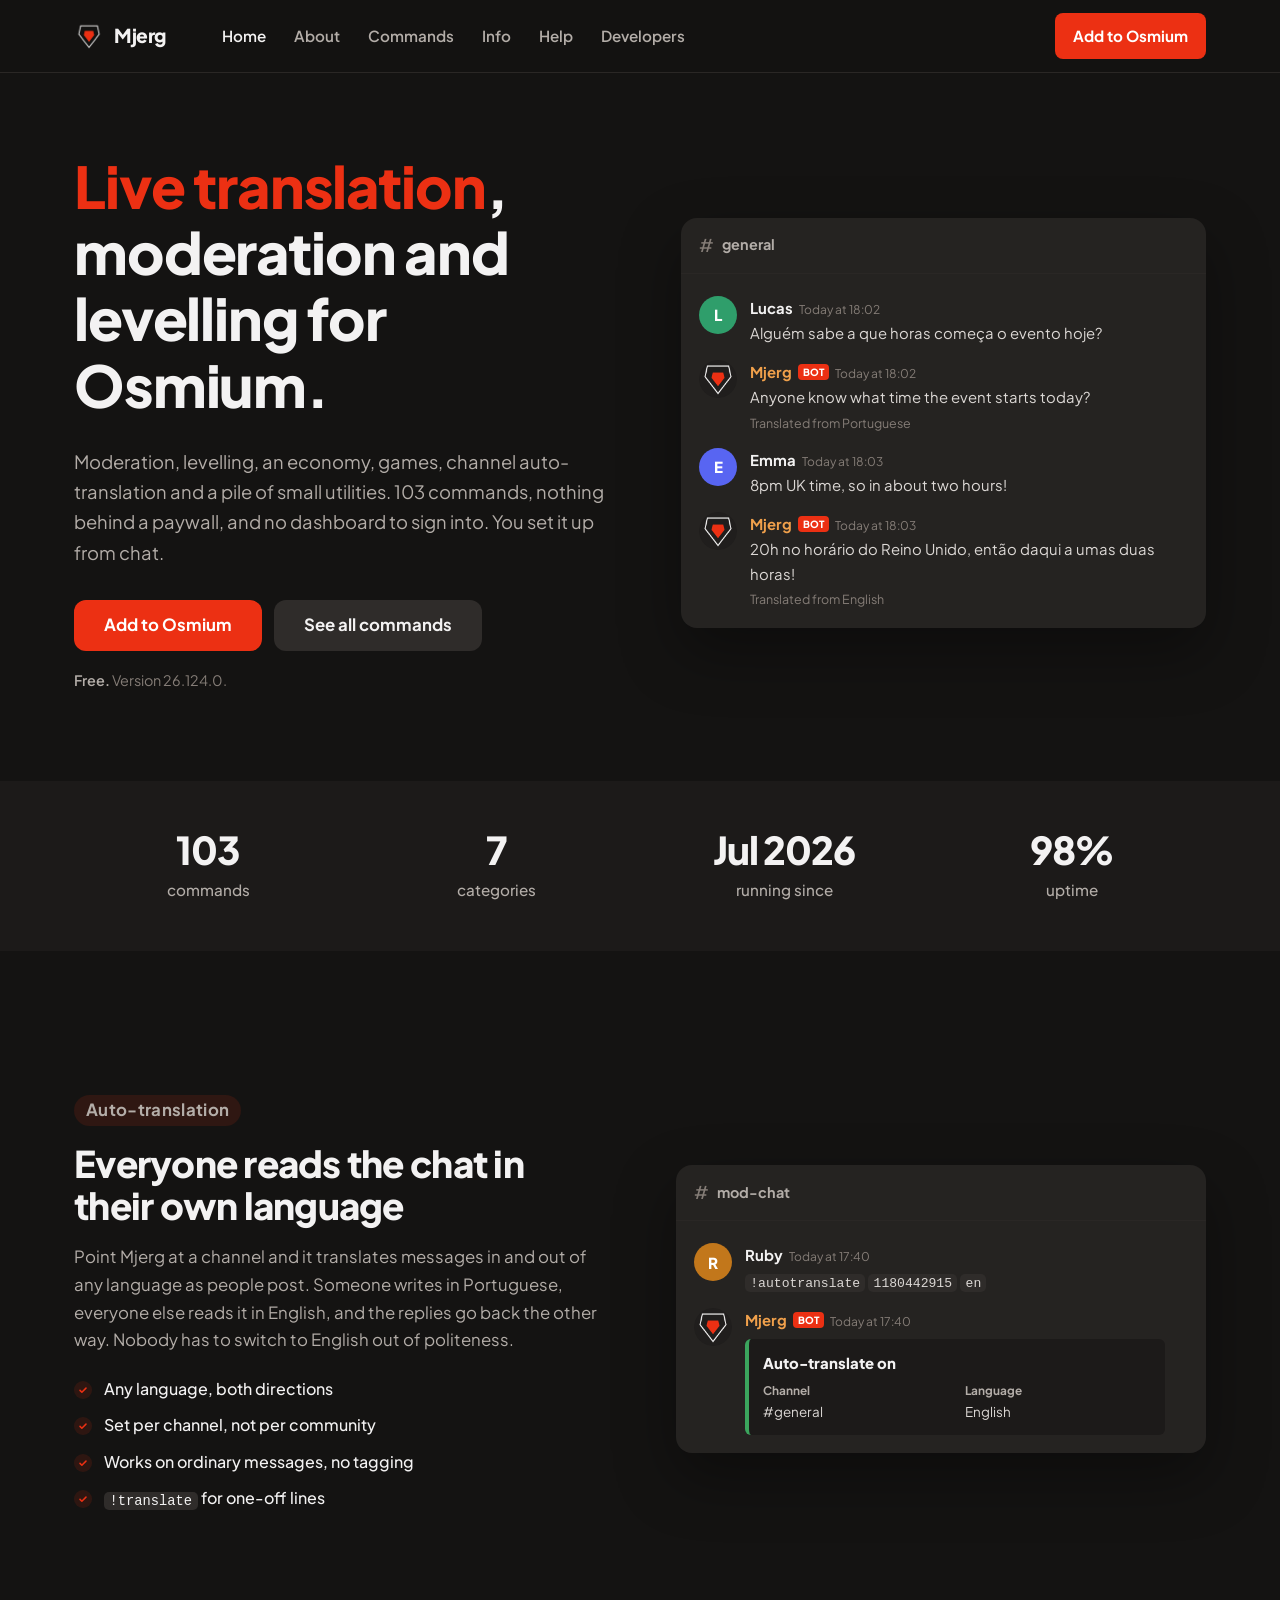
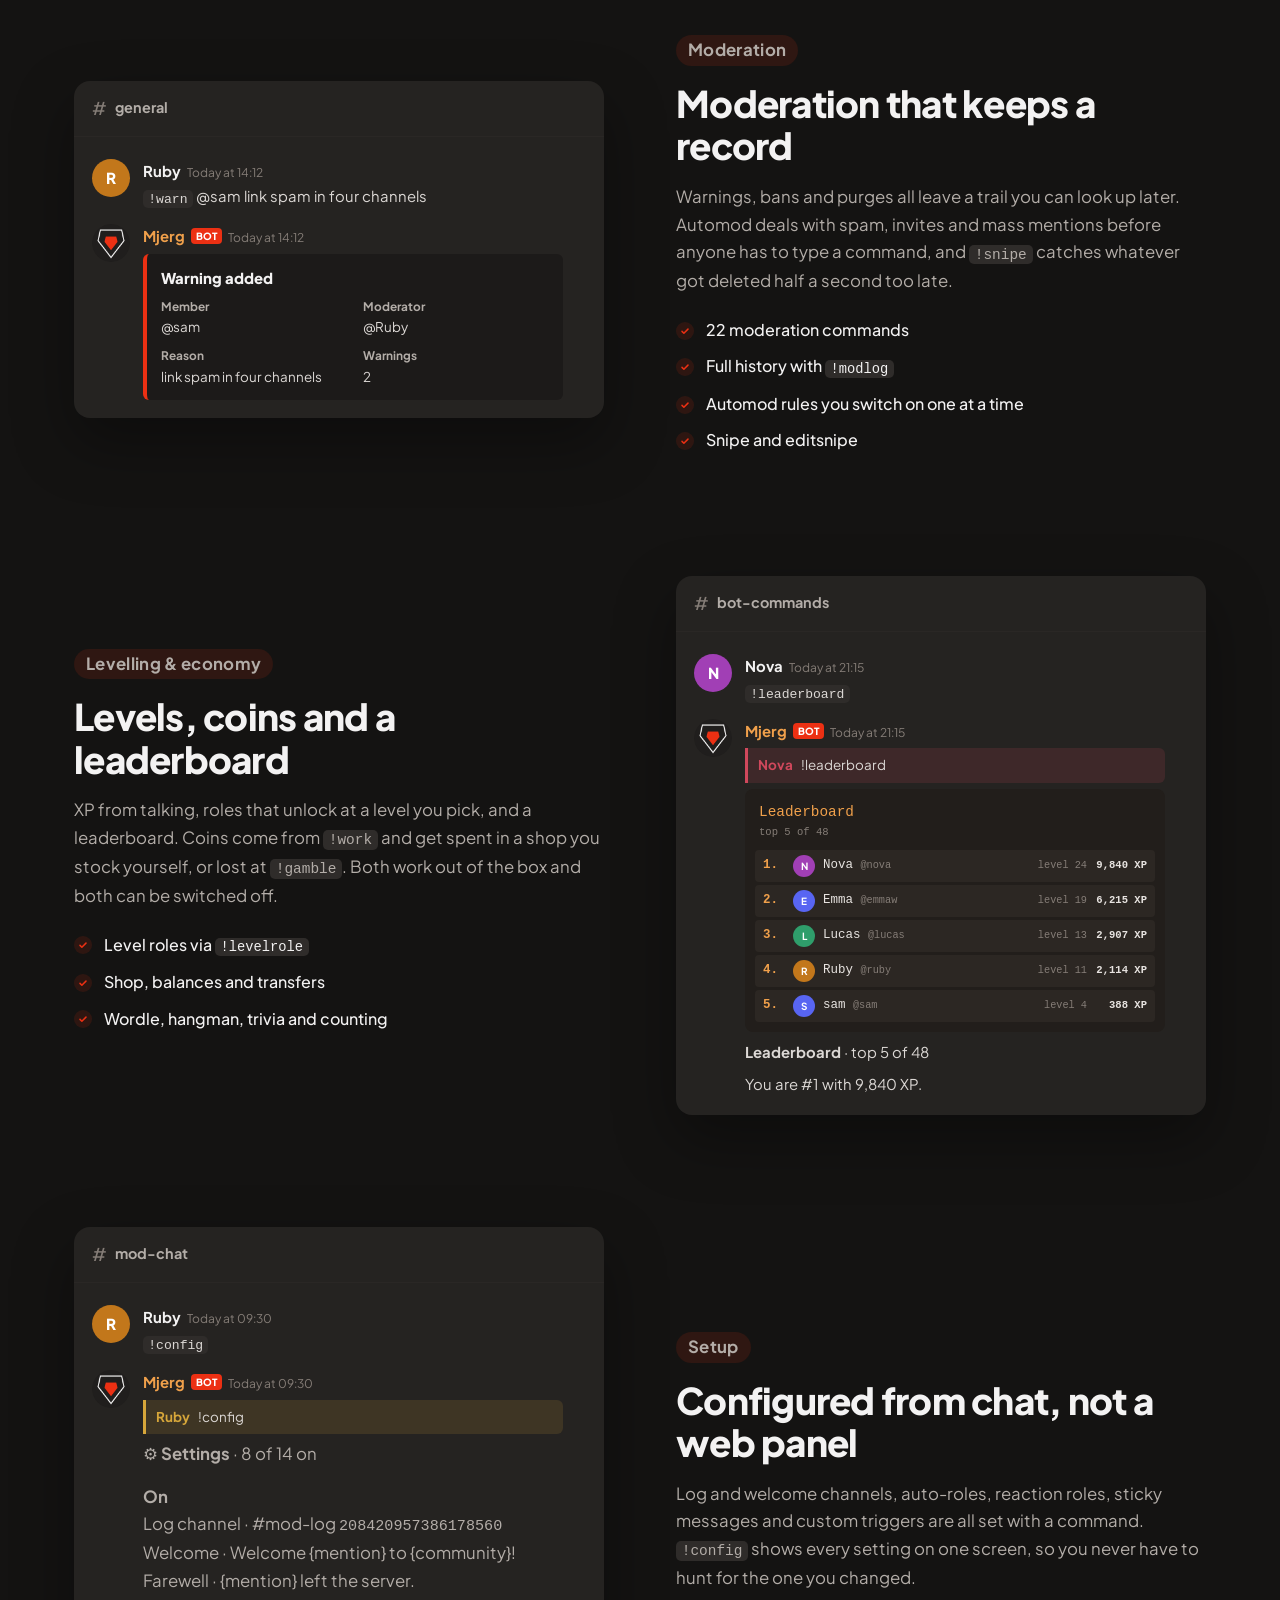
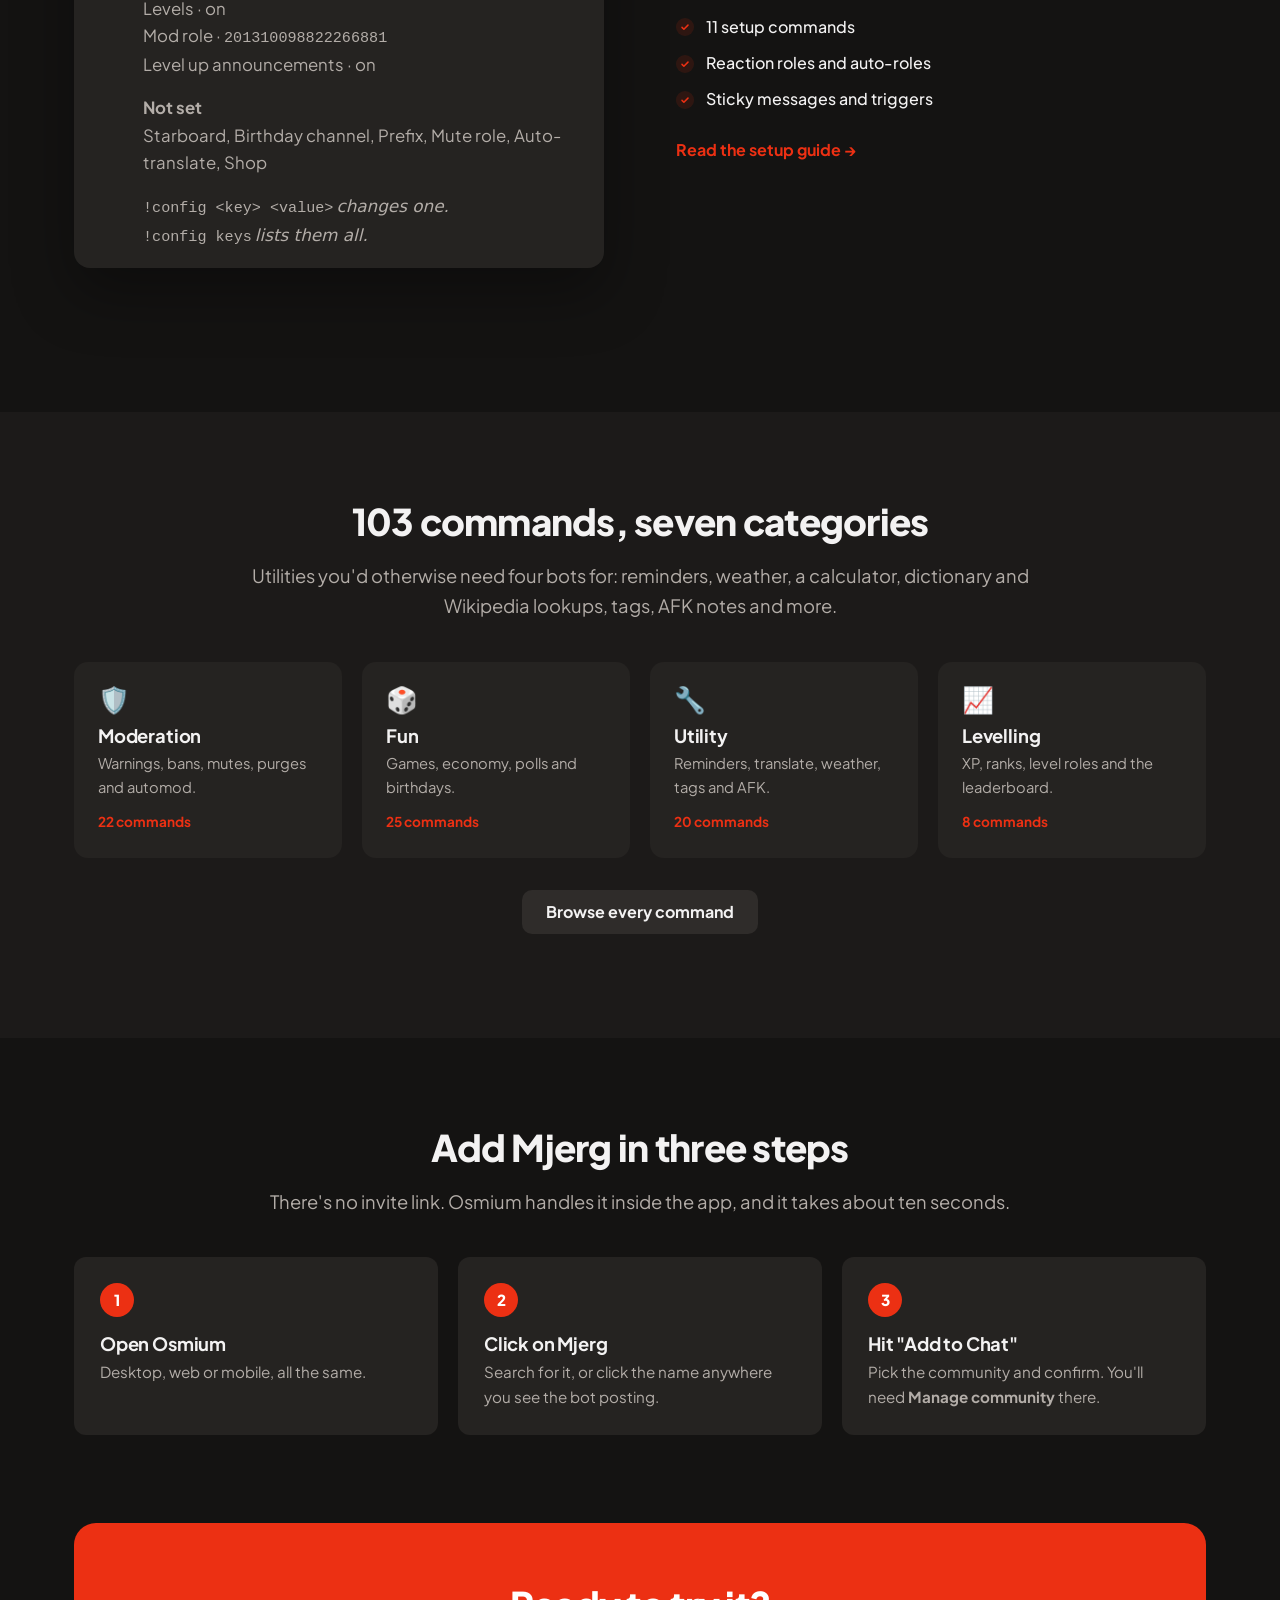
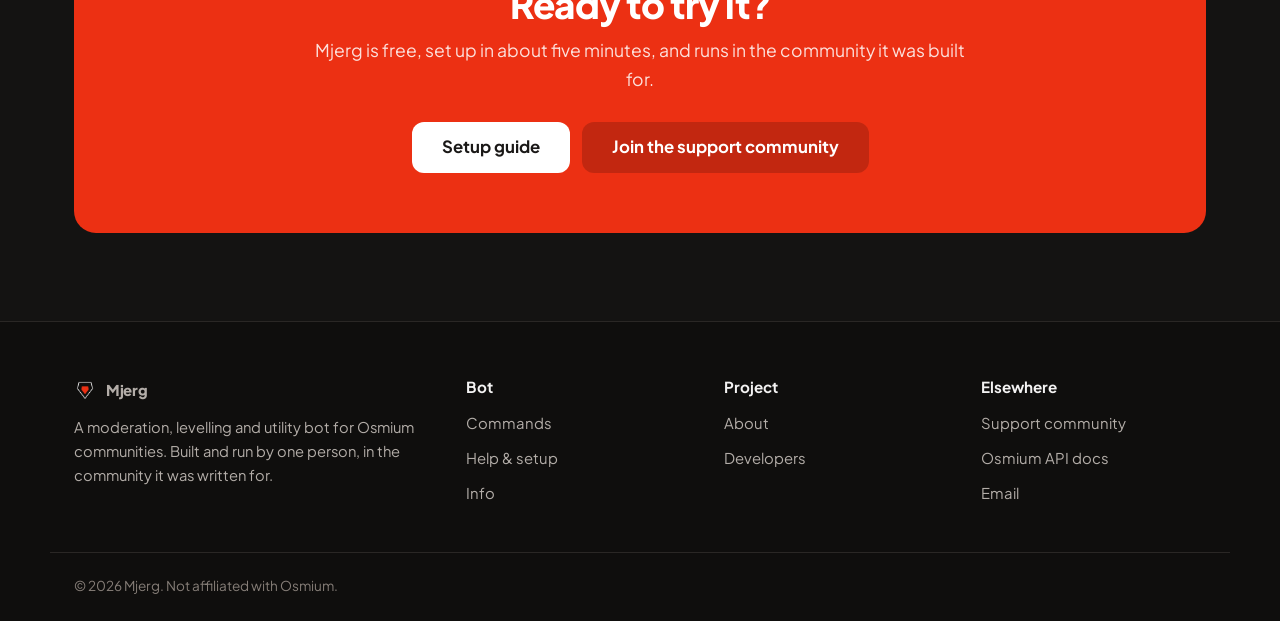
==== commit a53a97dd: "Match the leaderboard and config mockups to the bot's real replies" ====
--- a/index.html
+++ b/index.html
@@ -96,7 +96,7 @@
         <div class="msg">
           <div class="msg-av"><img src="assets/mjerg-avatar-circle-512.png" alt=""></div>
           <div class="msg-main">
-            <span class="msg-name">Mjerg</span><span class="msg-tag">BOT</span><span class="msg-time">Today at 18:02</span>
+            <span class="msg-name msg-name--bot">Mjerg</span><span class="msg-tag">BOT</span><span class="msg-time">Today at 18:02</span>
             <div class="msg-text">Anyone know what time the event starts today?</div>
             <div class="msg-sub">Translated from Portuguese</div>
           </div>
@@ -111,7 +111,7 @@
         <div class="msg">
           <div class="msg-av"><img src="assets/mjerg-avatar-circle-512.png" alt=""></div>
           <div class="msg-main">
-            <span class="msg-name">Mjerg</span><span class="msg-tag">BOT</span><span class="msg-time">Today at 18:03</span>
+            <span class="msg-name msg-name--bot">Mjerg</span><span class="msg-tag">BOT</span><span class="msg-time">Today at 18:03</span>
             <div class="msg-text">20h no horário do Reino Unido, então daqui a umas duas horas!</div>
             <div class="msg-sub">Translated from English</div>
           </div>
@@ -158,7 +158,7 @@
           <div class="msg">
             <div class="msg-av"><img src="assets/mjerg-avatar-circle-512.png" alt=""></div>
             <div class="msg-main">
-              <span class="msg-name">Mjerg</span><span class="msg-tag">BOT</span><span class="msg-time">Today at 17:40</span>
+              <span class="msg-name msg-name--bot">Mjerg</span><span class="msg-tag">BOT</span><span class="msg-time">Today at 17:40</span>
               <div class="embed embed--ok">
                 <div class="embed-title">Auto-translate on</div>
                 <div class="embed-fields">
@@ -202,7 +202,7 @@
           <div class="msg">
             <div class="msg-av"><img src="assets/mjerg-avatar-circle-512.png" alt=""></div>
             <div class="msg-main">
-              <span class="msg-name">Mjerg</span><span class="msg-tag">BOT</span><span class="msg-time">Today at 14:12</span>
+              <span class="msg-name msg-name--bot">Mjerg</span><span class="msg-tag">BOT</span><span class="msg-time">Today at 14:12</span>
               <div class="embed">
                 <div class="embed-title">Warning added</div>
                 <div class="embed-fields">
@@ -248,13 +248,21 @@
           <div class="msg">
             <div class="msg-av"><img src="assets/mjerg-avatar-circle-512.png" alt=""></div>
             <div class="msg-main">
-              <span class="msg-name">Mjerg</span><span class="msg-tag">BOT</span><span class="msg-time">Today at 21:15</span>
-              <div class="embed">
-                <div class="embed-title">Leaderboard</div>
-                <div class="lb-row"><b>1</b><div>Nova<div class="lb-bar"><i style="width: 92%"></i></div></div><small>Lvl 24</small></div>
-                <div class="lb-row"><b>2</b><div>Emma<div class="lb-bar"><i style="width: 74%"></i></div></div><small>Lvl 19</small></div>
-                <div class="lb-row"><b>3</b><div>Lucas<div class="lb-bar"><i style="width: 51%"></i></div></div><small>Lvl 13</small></div>
+              <span class="msg-name msg-name--bot">Mjerg</span><span class="msg-tag">BOT</span><span class="msg-time">Today at 21:15</span>
+              <div class="reply reply--d"><b>Nova</b><span class="js-prefix">!leaderboard</span></div>
+              <div class="lb">
+                <div class="lb-title">Leaderboard</div>
+                <div class="lb-sub">top 5 of 48</div>
+                <div class="lb-rows">
+                  <div class="lb-row"><b>1.</b><span class="lb-av av-d">N</span><span class="lb-name">Nova <small>@nova</small></span><small>level 24</small><span class="lb-xp">9,840 XP</span></div>
+                  <div class="lb-row"><b>2.</b><span class="lb-av av-a">E</span><span class="lb-name">Emma <small>@emmaw</small></span><small>level 19</small><span class="lb-xp">6,215 XP</span></div>
+                  <div class="lb-row"><b>3.</b><span class="lb-av av-b">L</span><span class="lb-name">Lucas <small>@lucas</small></span><small>level 13</small><span class="lb-xp">2,907 XP</span></div>
+                  <div class="lb-row"><b>4.</b><span class="lb-av av-c">R</span><span class="lb-name">Ruby <small>@ruby</small></span><small>level 11</small><span class="lb-xp">2,114 XP</span></div>
+                  <div class="lb-row"><b>5.</b><span class="lb-av av-a">S</span><span class="lb-name">sam <small>@sam</small></span><small>level 4</small><span class="lb-xp">388 XP</span></div>
+                </div>
               </div>
+              <div class="msg-text"><b>Leaderboard</b> &middot; top 5 of 48</div>
+              <div class="msg-text" style="margin-top: 8px;">You are #1 with 9,840 XP.</div>
             </div>
           </div>
         </div>
@@ -291,16 +299,22 @@
           <div class="msg">
             <div class="msg-av"><img src="assets/mjerg-avatar-circle-512.png" alt=""></div>
             <div class="msg-main">
-              <span class="msg-name">Mjerg</span><span class="msg-tag">BOT</span><span class="msg-time">Today at 09:30</span>
-              <div class="embed">
-                <div class="embed-title">Settings for this community</div>
-                <div class="embed-rows">
-                  <div class="embed-row"><span>Prefix</span><span>!</span></div>
-                  <div class="embed-row"><span>Log channel</span><span>#mod-log</span></div>
-                  <div class="embed-row"><span>Welcome channel</span><span>#welcome</span></div>
-                  <div class="embed-row"><span>Automod: invites</span><span class="on">On</span></div>
-                  <div class="embed-row"><span>Levelling</span><span class="on">On</span></div>
-                </div>
+              <span class="msg-name msg-name--bot">Mjerg</span><span class="msg-tag">BOT</span><span class="msg-time">Today at 09:30</span>
+              <div class="reply reply--c"><b>Ruby</b><span class="js-prefix">!config</span></div>
+              <div class="msg-text cfg">
+                <p>⚙️ <b>Settings</b> &middot; 8 of 14 on</p>
+                <p><b>On</b><br>
+                Log channel &middot; #mod-log <span class="id">208420957386178560</span><br>
+                Welcome &middot; Welcome {mention} to {community}!<br>
+                Farewell &middot; {mention} left the server.<br>
+                Levels &middot; on<br>
+                Mod role &middot; <span class="id">201310098822266881</span><br>
+                Level up announcements &middot; on</p>
+                <p><b>Not set</b><br>
+                Starboard, Birthday channel, Prefix, Mute role, Auto-translate, Shop</p>
+                <p><span class="id"><span class="js-prefix">!config</span> &lt;key&gt; &lt;value&gt;</span> <i>changes one.</i><br>
+                <span class="id"><span class="js-prefix">!config</span> keys</span> <i>lists them all.</i></p>
+              </div>
               </div>
             </div>
           </div>
--- a/css/style.css
+++ b/css/style.css
@@ -419,6 +419,7 @@
 .msg-av img { display: block; width: 38px; height: 38px; border-radius: 50%; }
 .msg-main { min-width: 0; flex: 1; }
 .msg-name { font-weight: 700; margin-right: 6px; }
+.msg-name--bot { color: #f0a04b; }
 .msg-tag {
   font-size: .62rem;
   font-weight: 800;
@@ -453,12 +454,69 @@
 .embed-row span:last-child { color: var(--dim); }
 .embed-row .on { color: var(--ok); font-weight: 700; }
 
-.lb-row { display: grid; grid-template-columns: 22px 1fr auto; gap: 10px; align-items: center; font-size: .86rem; }
-.lb-row + .lb-row { margin-top: 9px; }
-.lb-row > b { color: var(--dim); }
-.lb-bar { height: 6px; border-radius: 3px; background: var(--bg-4); margin-top: 4px; overflow: hidden; }
-.lb-bar i { display: block; height: 100%; background: var(--brand); border-radius: 3px; }
-.lb-row small { color: var(--dim); }
+/* the quoted command the bot replies to */
+.reply {
+  display: flex;
+  flex-wrap: wrap;
+  gap: 0 8px;
+  margin: 5px 0 6px;
+  padding: 6px 10px;
+  border-left: 3px solid var(--rc, var(--dim));
+  background: color-mix(in srgb, var(--rc, var(--dim)) 14%, transparent);
+  border-radius: 0 6px 6px 0;
+  font-size: .84rem;
+  max-width: 420px;
+}
+.reply b { color: var(--rc, var(--dim)); }
+.reply span { color: #dcd8d5; }
+.reply--c { --rc: #d6a63a; }
+.reply--d { --rc: #d0485c; }
+
+/* !config replies in plain text */
+.cfg p { margin: 0 0 .9em; }
+.cfg p:last-child { margin: 0; }
+.cfg .id { font-family: var(--mono); font-size: .9em; }
+.cfg i { color: var(--dim); }
+
+/* the leaderboard is an image card in the real bot, not an embed */
+.lb {
+  margin: 6px 0 8px;
+  background: #221e1b;
+  border-radius: 8px;
+  padding: 12px 10px 10px;
+  max-width: 420px;
+  font-family: var(--mono);
+}
+.lb-title { color: #f0a04b; font-size: .9rem; padding: 0 4px; }
+.lb-sub { color: var(--dimmer); font-size: .66rem; padding: 0 4px; margin-bottom: 8px; }
+.lb-rows { display: grid; gap: 3px; }
+.lb-row {
+  display: grid;
+  grid-template-columns: 22px 22px 1fr auto auto;
+  gap: 8px;
+  align-items: center;
+  background: #2c2723;
+  border-radius: 4px;
+  padding: 5px 8px;
+  font-size: .78rem;
+}
+.lb-row > b { color: #f0a04b; font-weight: 700; }
+.lb-av {
+  width: 22px;
+  height: 22px;
+  border-radius: 50%;
+  display: grid;
+  place-items: center;
+  font: 700 .62rem var(--sans);
+  color: #fff;
+}
+.lb-name { overflow: hidden; text-overflow: ellipsis; white-space: nowrap; color: #e8e4e1; }
+.lb-row small { color: var(--dimmer); font-size: .64rem; }
+@media (max-width: 480px) {
+  .lb-row { grid-template-columns: 20px 22px 1fr auto; }
+  .lb-row small { display: none; }
+}
+.lb-xp { color: #e8e4e1; font-size: .66rem; font-weight: 700; text-align: right; min-width: 52px; }
 
 /* avatar colours for the made-up members in the mockups */
 .av-a { background: #5865f2; }
